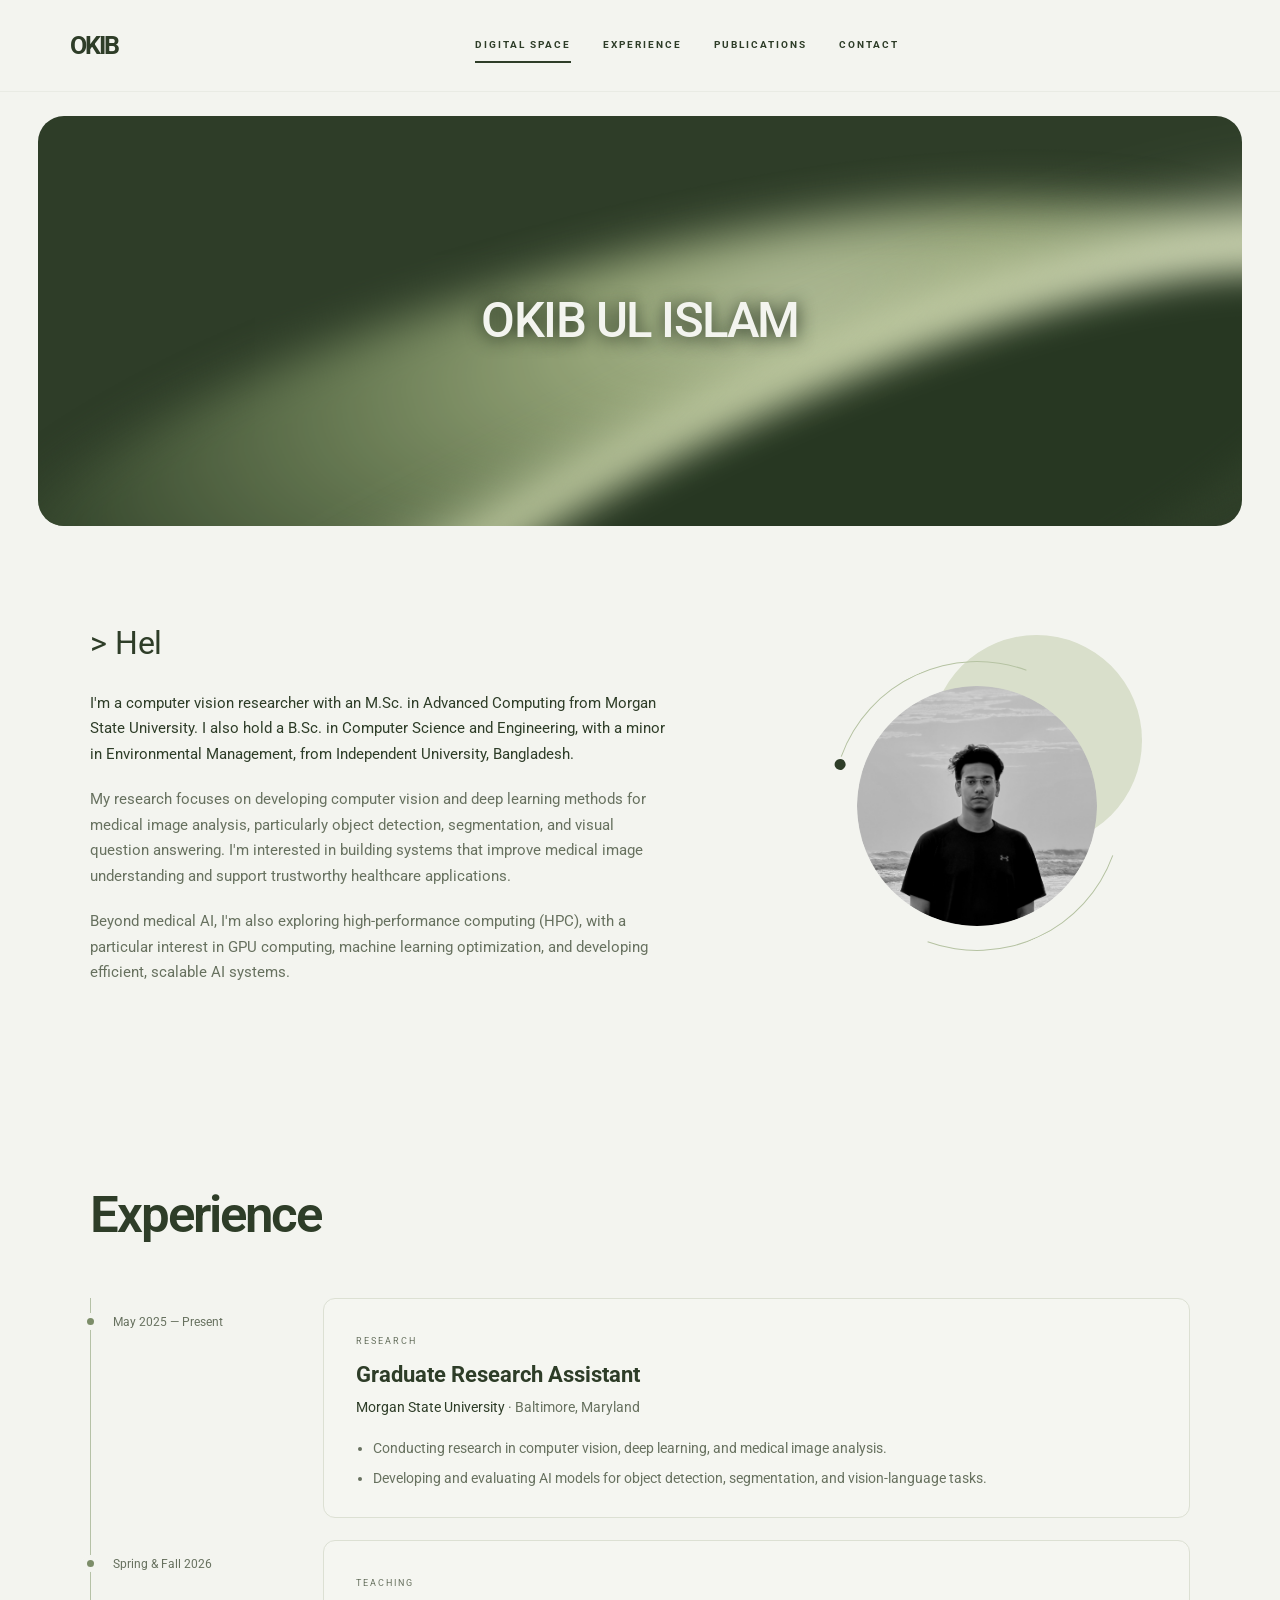
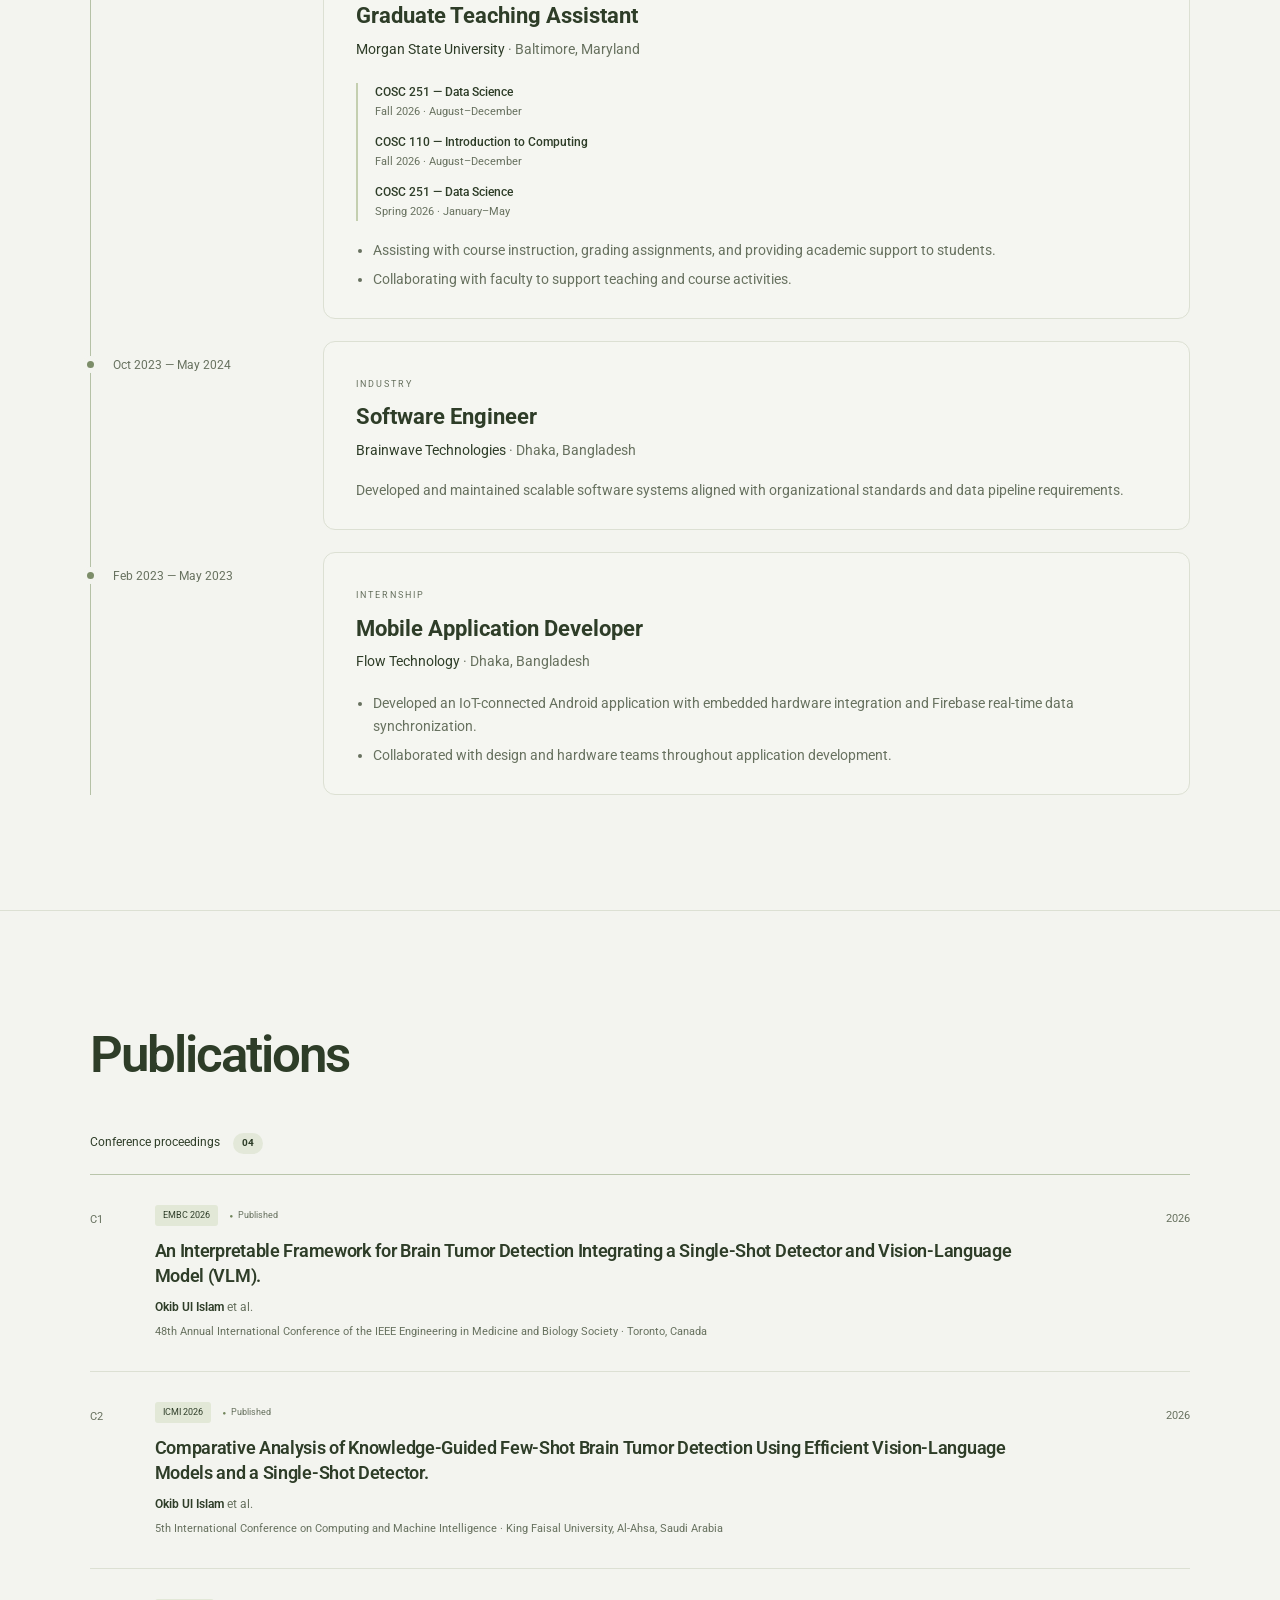
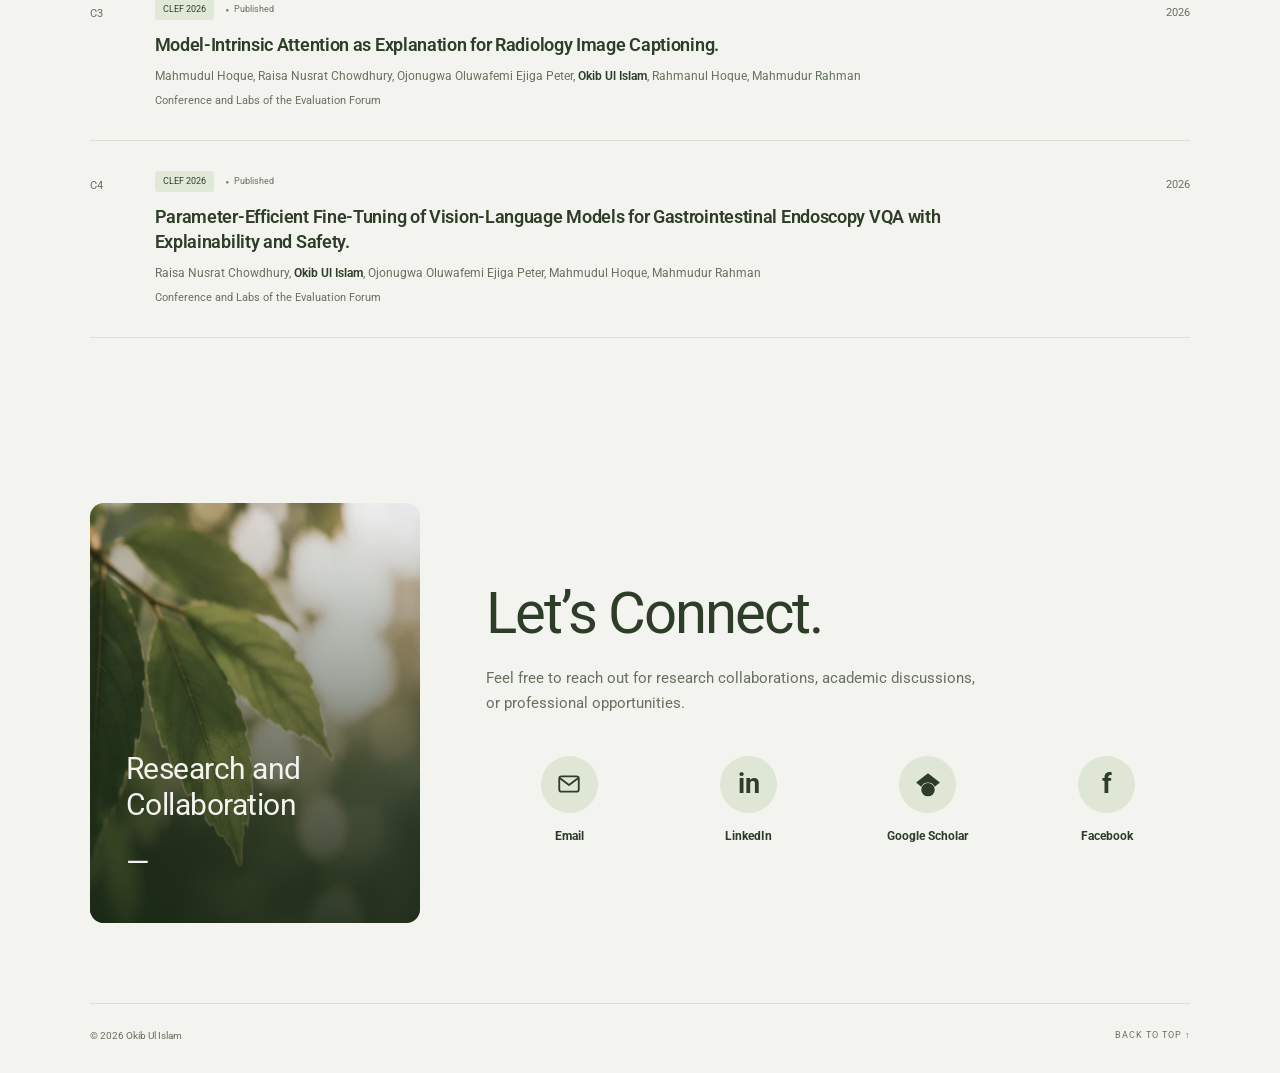
==== index.html @ 3822fb97 "Add browser-compatible favicon and Apple touch icon links" ====
<!doctype html>
<html lang="en">
<head>
  <meta charset="UTF-8"><meta name="viewport" content="width=device-width, initial-scale=1">
  <link rel="canonical" href="https://okibulislam.com/">
  <meta name="theme-color" content="#F3F4EF">
  <title>Okib Ul Islam — Computer Vision Researcher</title>
  <meta name="description" content="Okib Ul Islam researches computer vision, deep learning, medical image analysis, and efficient AI systems. Explore his research, publications, and experience.">
  <link rel="icon" href="/favicon.ico?v=tree-2" sizes="any">
  <link rel="icon" href="/favicon-32.png?v=tree-2" type="image/png" sizes="32x32">
  <link rel="icon" href="/favicon.svg?v=tree-2" type="image/svg+xml">
  <link rel="apple-touch-icon" href="/apple-touch-icon.png?v=tree-2" sizes="180x180">
  <link rel="preconnect" href="https://fonts.googleapis.com"><link rel="preconnect" href="https://fonts.gstatic.com" crossorigin><link href="https://fonts.googleapis.com/css2?family=Roboto:wght@400;500;600;700&amp;display=swap" rel="stylesheet"><link rel="stylesheet" href="styles.css?v=contact-icons-1"><script src="app.js?v=sage-parallax-1" defer></script>
</head>
<body>

<a class="skip" href="#biography">Skip to content</a>
<header class="header"><a class="brand" href="#digital-space" aria-label="Okib Ul Islam home">OKIB</a><nav id="navigation" aria-label="Main navigation"><a class="active" href="#digital-space">Digital Space</a><a href="#experience">Experience</a><a href="#publications">Publications</a><a href="#contact">Contact</a></nav><button class="menu" aria-controls="navigation" aria-expanded="false" aria-label="Open navigation"><span></span><span></span></button></header>
<main>
<section id="digital-space" class="digital-space"><div class="hero"><div class="hero-content"><h1>OKIB UL ISLAM</h1></div></div><div id="biography" class="section about"><div class="about-copy"><h2 class="hello-heading" aria-label="Hello"><span aria-hidden="true">&gt;</span><span id="hello-typed" aria-hidden="true">Hello</span></h2><p class="lead">I'm a computer vision researcher with an M.Sc. in Advanced Computing from Morgan State University. I also hold a B.Sc. in Computer Science and Engineering, with a minor in Environmental Management, from Independent University, Bangladesh.</p><p>My research focuses on developing computer vision and deep learning methods for medical image analysis, particularly object detection, segmentation, and visual question answering. I'm interested in building systems that improve medical image understanding and support trustworthy healthcare applications.</p><p>Beyond medical AI, I'm also exploring high-performance computing (HPC), with a particular interest in GPU computing, machine learning optimization, and developing efficient, scalable AI systems.</p></div><div class="portrait-wrap"><div class="portrait-orbit"></div><img src="portrait.png" alt="Portrait of Okib Ul Islam" width="2226" height="2226"></div></div></section>
<section id="experience" class="section experience"><h2>Experience</h2><div class="timeline">
<article class="timeline-item"><div class="date">May 2025 — Present</div><div class="experience-card"><span class="kind">Research</span><h3>Graduate Research Assistant</h3><p class="organization">Morgan State University <span>· Baltimore, Maryland</span></p><ul><li>Conducting research in computer vision, deep learning, and medical image analysis.</li><li>Developing and evaluating AI models for object detection, segmentation, and vision-language tasks.</li></ul></div></article>
<article class="timeline-item"><div class="date">Spring & Fall 2026</div><div class="experience-card"><span class="kind">Teaching</span><h3>Graduate Teaching Assistant</h3><p class="organization">Morgan State University <span>· Baltimore, Maryland</span></p><div class="courses"><p><strong>COSC 251 — Data Science</strong><span>Fall 2026 · August–December</span></p><p><strong>COSC 110 — Introduction to Computing</strong><span>Fall 2026 · August–December</span></p><p><strong>COSC 251 — Data Science</strong><span>Spring 2026 · January–May</span></p></div><ul><li>Assisting with course instruction, grading assignments, and providing academic support to students.</li><li>Collaborating with faculty to support teaching and course activities.</li></ul></div></article>
<article class="timeline-item"><div class="date">Oct 2023 — May 2024</div><div class="experience-card"><span class="kind">Industry</span><h3>Software Engineer</h3><p class="organization">Brainwave Technologies <span>· Dhaka, Bangladesh</span></p><p>Developed and maintained scalable software systems aligned with organizational standards and data pipeline requirements.</p></div></article>
<article class="timeline-item"><div class="date">Feb 2023 — May 2023</div><div class="experience-card"><span class="kind">Internship</span><h3>Mobile Application Developer</h3><p class="organization">Flow Technology <span>· Dhaka, Bangladesh</span></p><ul><li>Developed an IoT-connected Android application with embedded hardware integration and Firebase real-time data synchronization.</li><li>Collaborated with design and hardware teams throughout application development.</li></ul></div></article></div></section>
<section id="publications" class="section publications"><div class="section-heading"><div><h2>Publications</h2></div></div><div class="publication-toolbar"><span>Conference proceedings <b>04</b></span></div><div id="publication-list">
<article class="paper"><span class="paper-index">C1</span><div><div class="paper-meta"><span>EMBC 2026</span><span>Published</span></div><h3>An Interpretable Framework for Brain Tumor Detection Integrating a Single-Shot Detector and Vision-Language Model (VLM).</h3><p class="authors"><strong>Okib Ul Islam</strong> et al.</p><p class="venue">48th Annual International Conference of the IEEE Engineering in Medicine and Biology Society · Toronto, Canada</p></div><span class="paper-year">2026</span></article>
<article class="paper"><span class="paper-index">C2</span><div><div class="paper-meta"><span>ICMI 2026</span><span>Published</span></div><h3>Comparative Analysis of Knowledge-Guided Few-Shot Brain Tumor Detection Using Efficient Vision-Language Models and a Single-Shot Detector.</h3><p class="authors"><strong>Okib Ul Islam</strong> et al.</p><p class="venue">5th International Conference on Computing and Machine Intelligence · King Faisal University, Al-Ahsa, Saudi Arabia</p></div><span class="paper-year">2026</span></article>
<article class="paper"><span class="paper-index">C3</span><div><div class="paper-meta"><span>CLEF 2026</span><span>Published</span></div><h3>Model-Intrinsic Attention as Explanation for Radiology Image Captioning.</h3><p class="authors">Mahmudul Hoque, Raisa Nusrat Chowdhury, Ojonugwa Oluwafemi Ejiga Peter, <strong>Okib Ul Islam</strong>, Rahmanul Hoque, Mahmudur Rahman</p><p class="venue">Conference and Labs of the Evaluation Forum</p></div><span class="paper-year">2026</span></article>
<article class="paper"><span class="paper-index">C4</span><div><div class="paper-meta"><span>CLEF 2026</span><span>Published</span></div><h3>Parameter-Efficient Fine-Tuning of Vision-Language Models for Gastrointestinal Endoscopy VQA with Explainability and Safety.</h3><p class="authors">Raisa Nusrat Chowdhury, <strong>Okib Ul Islam</strong>, Ojonugwa Oluwafemi Ejiga Peter, Mahmudul Hoque, Mahmudur Rahman</p><p class="venue">Conference and Labs of the Evaluation Forum</p></div><span class="paper-year">2026</span></article></div></section>
<section id="contact" class="section contact"><div class="contact-image"><img src="leaves.webp" alt="Sunlight filtering through green leaves" loading="lazy"><p>Research and<br>Collaboration</p><span>—</span></div><div class="contact-copy"><h2>Let’s Connect.</h2><p>Feel free to reach out for research collaborations, academic discussions, or professional opportunities.</p><div class="contact-links"><a href="mailto:okibxyz@gmail.com"><span class="contact-icon" aria-hidden="true"><svg viewBox="0 0 24 24" fill="none" stroke="currentColor" stroke-width="1.7" stroke-linecap="round" stroke-linejoin="round"><rect x="3" y="5" width="18" height="14" rx="2"/><path d="m4 7 8 6 8-6"/></svg></span><h3>Email</h3></a><a href="https://www.linkedin.com/in/okibulislam/" target="_blank" rel="noopener noreferrer"><span class="contact-icon linkedin" aria-hidden="true">in</span><h3>LinkedIn</h3></a><a href="https://scholar.google.com/citations?user=rvm6-j4AAAAJ&amp;hl=en" target="_blank" rel="noopener noreferrer"><span class="contact-icon" aria-hidden="true"><svg viewBox="0 0 24 24" fill="currentColor"><path d="M12 2 1 10.7l4.8 3.9a6.8 6.8 0 0 1 12.4 0l4.8-3.9Z"/><circle cx="12" cy="17.2" r="6.2"/></svg></span><h3>Google Scholar</h3></a><a href="https://www.facebook.com/okib.xyz" target="_blank" rel="noopener noreferrer"><span class="contact-icon facebook" aria-hidden="true">f</span><h3>Facebook</h3></a></div></div></section>
</main><footer><span>© <span id="year">2026</span> Okib Ul Islam</span><a href="#digital-space">Back to top ↑</a></footer>
</body></html>
---- styles.css ----
:root{--bg:#f3f4ef;--ink:#2e3d28;--sage:#a9b887;--muted:#67715f;--line:#dce0d3}*{box-sizing:border-box}html{scroll-behavior:smooth;scroll-padding-top:92px}body{margin:0;background:var(--bg);color:var(--ink);font-family:Roboto,Arial,Helvetica,sans-serif;font-size:16px;line-height:1.65}a{color:inherit;text-decoration:none}button,input{font:inherit}a,button,input{-webkit-tap-highlight-color:transparent}a:focus-visible,button:focus-visible,input:focus-visible{outline:2px solid var(--ink);outline-offset:6px}::selection{background:#d7dfc3}img{display:block;max-width:100%}h1,h2,h3,p{margin:0}h2{font-size:clamp(36px,4vw,56px);letter-spacing:-2px;line-height:1.12;font-weight:600}h3{line-height:1.4}p+p{margin-top:20px}.header{height:92px;padding:0 5.5%;display:flex;align-items:center;gap:45px;position:sticky;top:0;z-index:10;background:#f3f4eff2;border-bottom:1px solid #dce0d36b;backdrop-filter:blur(12px)}.brand{font-size:25px;letter-spacing:-2px;font-weight:700;white-space:nowrap}.brand span{font-weight:400;color:#889875}nav{display:flex;gap:32px;margin:auto}nav a{text-transform:uppercase;font-size:10px;font-weight:700;letter-spacing:2px;position:relative;padding:12px 0}nav a:after{content:'';position:absolute;left:0;bottom:3px;height:2px;width:0;background:var(--ink);transition:width .2s}nav a.active:after,nav a:hover:after{width:100%}.menu{border:0;background:none;display:none;width:36px;height:36px;padding:5px;cursor:pointer}.menu span{display:block;height:1px;background:var(--ink);margin:7px 0}.hero{position:relative;min-height:690px;height:calc(100svh - 92px);max-height:900px;display:flex;align-items:center;overflow:hidden;padding:80px 7% 115px}.neural-art{position:absolute;right:-1%;top:0;width:61%;height:100%;object-fit:cover;mix-blend-mode:multiply;opacity:.85;mask-image:linear-gradient(to right,transparent,#000 25%)}.hero-content{position:relative;z-index:1}.eyebrow{font-size:10px;letter-spacing:3px;text-transform:uppercase;font-weight:700;margin-bottom:30px}.hero h1{font-size:clamp(48px,6.4vw,99px);letter-spacing:-5px;line-height:1.04;max-width:1050px;color:#25321f}.period{color:#8d9f70}.hero-role{font-size:24px;margin-top:24px}.hero-description{color:var(--muted);font-size:16px;margin-top:15px}.text-link{display:inline-flex;gap:35px;align-items:center;font-size:12px;font-weight:700;border-bottom:1px solid var(--sage);padding-bottom:9px}.text-link span{font-size:21px;font-weight:400}.hero .text-link{margin-top:35px}.hero-foot{position:absolute;bottom:30px;left:7%;right:7%;display:flex;justify-content:space-between;font-size:10px;letter-spacing:1.3px;color:var(--muted)}.hero-foot a span{margin-left:22px;font-size:20px}.section{padding:115px 7%;scroll-margin-top:0;max-width:1600px;margin:auto}.about{display:grid;grid-template-columns:1.2fr 1fr;gap:12%;align-items:center;border-top:1px solid var(--line)}.about h2{margin-bottom:35px}.about p:not(.eyebrow){color:var(--muted);font-size:15px}.about .lead{color:var(--ink)!important;font-size:23px!important;line-height:1.5}.portrait-wrap{position:relative;padding:35px}.portrait-wrap:before{content:'';position:absolute;right:-3%;top:-5%;width:68%;height:68%;border-radius:50%;background:#d9dfcb;z-index:-1}.portrait-wrap img{width:100%;height:auto;border-radius:50%}.portrait-orbit{position:absolute;inset:10px;border:1px solid #b6c3a3;border-radius:50%;transform:rotate(-25deg);border-left-color:transparent;border-right-color:transparent}.portrait-orbit:after{content:'';position:absolute;top:15%;left:11%;width:11px;height:11px;border-radius:50%;background:var(--ink)}.portrait-caption{display:block;text-align:center;font-size:9px;letter-spacing:2.5px;text-transform:uppercase;margin-top:32px}.research{background:#e9ecdf;max-width:none}.section-heading{display:flex;align-items:end;justify-content:space-between;gap:55px;margin-bottom:50px}.section-heading>p{max-width:310px;font-size:14px;color:var(--muted)}.research-grid{display:grid;grid-template-columns:repeat(3,1fr);gap:36px}.research-grid article{position:relative;border-top:1px solid #b9c3a9;padding:35px 0 0}.research-no{position:absolute;right:0;top:24px;font-size:10px;color:var(--muted)}.research-symbol{font-size:45px;line-height:1;margin:10px 0 32px;font-family:Roboto,Arial,Helvetica,sans-serif;font-weight:400;color:#6c8052}.research-grid h3{font-size:21px;margin-bottom:15px;letter-spacing:-.5px}.research-grid p{font-size:14px;color:var(--muted);max-width:330px}.tags{display:flex;gap:8px;flex-wrap:wrap;margin-top:25px}.tags span{font-size:10px;border:1px solid #c8d0ba;border-radius:20px;padding:4px 10px}.section-intro{margin-top:16px;color:var(--muted);font-size:15px}.timeline{margin-top:55px}.timeline-item{display:grid;grid-template-columns:210px 1fr;position:relative;padding:0 0 22px 22px;border-left:1px solid #b5c1a6}.timeline-item:last-child{padding-bottom:0}.timeline-item:before{content:'';position:absolute;left:-4px;top:20px;width:7px;height:7px;border-radius:50%;background:#7c8d69;box-shadow:0 0 0 5px var(--bg)}.date{padding-top:15px;font-size:12px;color:var(--muted)}.experience-card{padding:27px 32px;border:1px solid var(--line);border-radius:12px;background:#f7f8f36b}.kind{font-size:9px;text-transform:uppercase;letter-spacing:2px;color:var(--muted)}.experience-card h3{font-size:22px;margin-top:7px}.organization{font-size:14px;margin-top:6px}.organization span{color:var(--muted)}.experience-card ul{margin:18px 0 0;padding-left:17px}.experience-card li,.experience-card>p:not(.organization){font-size:14px;color:var(--muted)}.experience-card>p:not(.organization){margin-top:17px}.experience-card li+li{margin-top:6px}.courses{margin-top:22px;border-left:2px solid #c4cfb0;padding-left:17px}.courses p{display:flex;flex-direction:column;font-size:12px;margin-top:12px}.courses strong{font-weight:500}.courses span{font-size:11px;color:var(--muted)}.publications{border-top:1px solid var(--line)}.publication-toolbar{display:flex;justify-content:space-between;align-items:center;border-bottom:1px solid #b9c5ab;padding-bottom:20px;gap:20px}.publication-toolbar>span{font-size:12px}.publication-toolbar b{display:inline-block;background:#e3e8d9;border-radius:20px;padding:2px 9px;margin-left:10px;font-size:10px}.search-label{position:relative}.search-label input{background:transparent;border:1px solid var(--line);padding:10px 35px 10px 14px;border-radius:5px;color:var(--ink);font-size:12px;width:235px}.search-label>span:last-child{position:absolute;right:12px;top:3px;font-size:24px}.paper{display:grid;grid-template-columns:45px 1fr 50px;gap:20px;padding:30px 0;border-bottom:1px solid var(--line)}.paper[hidden]{display:none}.paper-index{font-size:11px;color:var(--muted);padding-top:6px}.paper-meta{display:flex;gap:12px;align-items:center;font-size:9px}.paper-meta span:first-child{padding:3px 8px;background:#e2e8d7;border-radius:3px}.paper-meta span:last-child{color:var(--muted)}.paper-meta span:last-child:before{content:'●';font-size:6px;margin-right:5px;color:#71845b}.paper h3{font-size:18px;font-weight:600;max-width:860px;letter-spacing:-.3px;margin-top:12px}.authors{font-size:12px;color:var(--muted);margin-top:10px}.authors strong{font-weight:600;color:var(--ink)}.venue{font-size:11px;color:var(--muted);margin-top:5px}.paper-year{font-size:11px;color:var(--muted);text-align:right;padding-top:5px}.search-status{padding:30px;color:var(--muted)}.contact{display:grid;grid-template-columns:30% 1fr;gap:6%;padding-top:50px;padding-bottom:80px}.contact-image{border-radius:14px;overflow:hidden;position:relative;min-height:420px;background:#39492d;display:flex;flex-direction:column;justify-content:end;padding:36px;color:#f3f4ef}.contact-image:after{content:'';position:absolute;inset:0;background:linear-gradient(transparent,#1a2917e6)}.contact-image img{position:absolute;width:100%;height:100%;inset:0;object-fit:cover}.contact-image p,.contact-image>span{position:relative;z-index:1}.contact-image p{font:30px/1.2 Roboto,Arial,Helvetica,sans-serif;letter-spacing:-.5px}.contact-image>span{font-size:30px;margin-top:15px}.contact-copy{align-self:center}.contact h2{font-family:Roboto,Arial,Helvetica,sans-serif;font-weight:400;font-size:58px}.contact-copy>p:not(.eyebrow){font-size:15px;color:var(--muted);margin-top:20px;max-width:500px}.contact-links{display:grid;grid-template-columns:repeat(4,1fr);gap:12px;margin-top:40px}.contact-links a{display:flex;flex-direction:column;align-items:center;text-align:center}.contact-icon{display:flex;width:57px;height:57px;border-radius:50%;background:#e0e6d5;align-items:center;justify-content:center;font-size:27px;transition:background .2s,transform .2s}.contact-links a:hover .contact-icon{background:#cbd6b9;transform:translateY(-4px)}.linkedin,.facebook{font-weight:700}.contact-links h3{font-size:12px;margin-top:15px}.contact-links p{font-size:10px;color:var(--muted);margin-top:5px;line-height:1.5}.arrow{font-size:20px;margin-top:16px}footer{margin:0 7%;border-top:1px solid var(--line);padding:24px 0 28px;display:flex;justify-content:space-between;font-size:10px;color:var(--muted)}footer a{text-transform:uppercase;font-size:9px;letter-spacing:1px}.sr-only,.skip{position:absolute;width:1px;height:1px;overflow:hidden;clip-path:inset(50%)}.skip:focus{width:auto;height:auto;clip-path:none;z-index:100;background:var(--ink);color:white;padding:12px;top:10px;left:10px}
@media(min-width:1600px){.header{padding-left:calc((100vw - 1380px)/2);padding-right:calc((100vw - 1380px)/2)}.research{padding-left:max(7%,calc((100vw - 1376px)/2));padding-right:max(7%,calc((100vw - 1376px)/2))}}
@media(max-width:1000px){nav{gap:20px}.header{gap:20px}.hero h1{letter-spacing:-3px}.about{gap:5%}.portrait-wrap{padding:20px}.section{padding:85px 6%}.timeline-item{grid-template-columns:165px 1fr}.contact{grid-template-columns:28% 1fr;gap:5%}.contact-image{padding:22px}.contact-image p{font-size:24px}.contact h2{font-size:48px}.contact-links{gap:8px}.contact-links h3{font-size:11px}.research-grid{gap:24px}}
@media(max-width:760px){html{scroll-padding-top:72px}.header{height:72px;justify-content:space-between;padding:0 6%}.brand{font-size:23px}.menu{display:block}.header nav{display:none;position:absolute;top:71px;left:0;right:0;background:var(--bg);padding:25px 7% 35px;border-bottom:1px solid var(--line);box-shadow:0 16px 20px #2e3d2808}.header nav.open{display:flex;flex-direction:column;gap:8px}.header nav a{font-size:12px;width:max-content}.menu[aria-expanded=true] span:first-child{transform:translateY(4px) rotate(45deg)}.menu[aria-expanded=true] span:last-child{transform:translateY(-4px) rotate(-45deg)}.hero{min-height:680px;height:calc(100svh - 72px);max-height:850px;align-items:flex-start;padding:95px 7% 90px}.hero-content{width:100%}.hero h1{font-size:clamp(42px,9vw,68px);letter-spacing:-2.5px}.hero .eyebrow{font-size:8px;letter-spacing:2px}.hero-role{font-size:19px;margin-top:20px}.hero-description{font-size:14px}.neural-art{width:100%;height:65%;top:auto;bottom:10px;right:-25%;opacity:.65;mask-image:linear-gradient(transparent,#000 45%)}.hero-foot{font-size:8px;letter-spacing:.5px;bottom:23px}.hero-foot>span{max-width:150px}.hero-foot a span{margin-left:9px}.section{padding:70px 7%}.about{grid-template-columns:1fr;gap:45px}.about-copy{order:1}.portrait-wrap{max-width:300px;width:75%;margin:10px auto 0;order:2}.about .lead{font-size:21px!important}.about p:not(.eyebrow){font-size:14px}.eyebrow{margin-bottom:24px;font-size:9px}h2{font-size:38px;letter-spacing:-1.5px}.section-heading{display:block;margin-bottom:35px}.section-heading>p{margin-top:25px;max-width:100%}.research-grid{grid-template-columns:1fr;gap:35px}.research-grid article{padding-top:25px}.research-symbol{margin-bottom:20px}.research-grid p{max-width:none}.research-grid h3{font-size:22px}.timeline{margin-top:35px}.timeline-item{grid-template-columns:1fr;padding-left:20px;padding-bottom:30px}.timeline-item:before{top:22px}.date{padding:10px 0 15px;font-size:11px}.experience-card{padding:22px 20px}.experience-card h3{font-size:20px}.organization span{display:block}.experience-card li,.experience-card>p:not(.organization){font-size:13px}.publications .section-heading .text-link{margin-top:25px}.publication-toolbar{align-items:start;flex-direction:column;gap:15px}.search-label{width:100%}.search-label input{width:100%}.paper{grid-template-columns:25px 1fr;gap:10px;padding:25px 0}.paper-year{display:none}.paper h3{font-size:17px}.authors{font-size:11px}.venue{font-size:10px}.contact{grid-template-columns:1fr;gap:40px;padding-top:20px}.contact-image{min-height:280px}.contact-image img{object-position:center 35%}.contact-image p{font-size:30px}.contact-copy>p:not(.eyebrow){font-size:14px}.contact-links{grid-template-columns:repeat(2,1fr);gap:30px 20px}.contact-links h3{font-size:13px}.contact-links p{font-size:11px}.contact h2{font-size:46px}.contact-icon{width:60px;height:60px}footer{margin:0 7%;font-size:9px}.footer-note{display:none}}
@media(prefers-reduced-motion:reduce){html{scroll-behavior:auto}*{transition:none!important}}

.name-square{display:inline-block;width:.13em;height:.13em;background:#8d9f70;margin-left:.06em;vertical-align:baseline}

/* Digital Space opening */
.digital-space{min-height:calc(100svh - 92px);display:flex;align-items:center;background:radial-gradient(ellipse at 85% 35%,#e2e8d580,transparent 55%)}
.digital-space .about{width:100%;border-top:0;grid-template-columns:1.35fr 1fr;gap:9%;padding-top:85px;padding-bottom:95px}
.digital-space h1{font-size:clamp(38px,4.8vw,74px);line-height:1.1;letter-spacing:-3px;margin:0 0 42px;font-weight:700}
.digital-space h2{font-family:Roboto,Arial,Helvetica,sans-serif;font-size:32px;letter-spacing:-.8px;font-weight:400;margin-bottom:20px}
.digital-space .portrait-wrap{align-self:center}
@media(max-width:760px){.digital-space{min-height:auto}.digital-space .about{grid-template-columns:1fr;padding-top:55px;padding-bottom:65px;gap:35px}.digital-space h1{font-size:clamp(34px,8vw,56px);letter-spacing:-1.8px;margin-bottom:30px}.digital-space h2{font-size:28px}.digital-space .portrait-wrap{grid-row:2;max-width:260px}.digital-space .about .lead{font-size:19px!important}}

/* Restore the supplied brain-art opening within Digital Space. */
.digital-space{display:block;min-height:0;background:none}
.digital-space .hero{min-height:620px;height:calc(100svh - 92px);align-items:center}
.digital-space .hero h1{font-size:clamp(48px,6.4vw,99px);letter-spacing:-5px;line-height:1.04;margin:0}
.digital-space .neural-art{width:61%;height:100%;top:0;right:-1%;bottom:auto;opacity:.85;mask-image:linear-gradient(to right,transparent,#000 25%)}
.digital-space .about{border-top:1px solid var(--line)}
@media(max-width:760px){.digital-space .hero{min-height:560px;height:calc(85svh - 72px);padding-top:70px;padding-bottom:70px;align-items:center}.digital-space .hero h1{font-size:clamp(38px,8.7vw,66px);letter-spacing:-2px;position:relative;z-index:1}.digital-space .neural-art{width:100%;height:100%;right:-22%;opacity:.65;mask-image:linear-gradient(to right,transparent,#000 40%)}.digital-space .about{padding-top:55px}}

/* Smaller portrait across screen sizes. */
.digital-space .portrait-wrap{width:78%;max-width:310px;justify-self:center;margin-left:auto;margin-right:auto}
@media(max-width:760px){.digital-space .portrait-wrap{width:60%;max-width:200px}}

/* Compact, typography-led opening without brain artwork. */
.digital-space .hero{min-height:0;height:auto;max-height:none;padding:95px 7% 70px;background:var(--bg)}
.digital-space .hero h1{font-size:clamp(38px,5.2vw,76px);letter-spacing:-2.5px;line-height:1.1}
.digital-space .about{padding-top:65px;padding-bottom:85px}
@media(max-width:760px){.digital-space .hero{min-height:0;height:auto;padding:60px 7% 45px}.digital-space .hero h1{font-size:clamp(34px,8.5vw,54px);letter-spacing:-1.5px}.digital-space .about{padding-top:45px;padding-bottom:60px}}

/* Rounded abstract banner in the supplied green palette. */
.digital-space .hero{isolation:isolate;overflow:hidden;position:relative;margin:24px 3% 0;width:94%;height:410px;min-height:0;max-height:none;border-radius:26px;background:#2e3d28;display:flex;justify-content:center;align-items:center;padding:60px 7%;color:#f3f4ef}
.digital-space .hero::before,.digital-space .hero::after{content:var(--banner-shape,"");position:absolute;pointer-events:none;z-index:-1}
.digital-space .hero::before{width:115%;height:105%;left:-8%;top:35%;border-radius:47% 60% 30% 65%;transform:rotate(-16deg);background:radial-gradient(ellipse at 65% 20%,#c2cda7 0%,#a9b887 17%,#71845a 38%,#394b30 61%,transparent 74%);filter:blur(24px);opacity:.85}
.digital-space .hero::after{width:95%;height:70%;left:19%;top:68%;border-radius:50%;transform:rotate(-24deg);background:#273722;box-shadow:-170px -90px 55px -70px #c1cca0,80px -80px 55px -45px #d4dcb9;filter:blur(18px)}
.digital-space .hero-content{text-align:center;width:100%;z-index:1}
.digital-space .hero h1{font-family:Roboto,Arial,Helvetica,sans-serif;font-size:clamp(30px,3.8vw,54px);font-weight:500;letter-spacing:-1.5px;line-height:1.15;margin:0;color:#f3f4ef;text-shadow:0 2px 18px #1b2818}
.digital-space .about{margin-top:35px;border-top:0}
@media(max-width:760px){.digital-space .hero{margin:16px 4% 0;width:92%;height:310px;min-height:0;border-radius:20px;padding:45px 6%}.digital-space .hero h1{font-size:clamp(26px,7vw,40px);letter-spacing:-1px}.digital-space .hero::before{width:150%;left:-25%;top:32%}.digital-space .hero::after{width:140%;left:0;top:73%}.digital-space .about{margin-top:15px}}

/* Consistent biography paragraph sizing on desktop and mobile. */
.digital-space .about .about-copy p,.digital-space .about .about-copy p.lead{font-size:15px!important;line-height:1.7;font-weight:400}

/* Fill the leaf card through its rounded top edge. */
.contact-image{isolation:isolate}
.contact-image img{width:100%;height:100%;inset:0;object-fit:cover;transform:scale(1.08);transform-origin:center;border-radius:inherit}

/* Crop the baked-in pale border from the reference photograph. */
.contact-image{background-image:url("leaves.webp");background-size:112% 112%;background-position:center;background-repeat:no-repeat}
.contact-image img{display:none}

/* Subtle motion with a fully static reduced-motion alternative. */
@media(prefers-reduced-motion:no-preference){
 .digital-space .hero::before{animation:banner-drift 18s ease-in-out infinite alternate}
 .digital-space .hero::after{animation:banner-flow 22s ease-in-out infinite alternate}
 .reveal-pending{opacity:0;translate:0 18px;transition:opacity .65s ease,translate .65s ease}
 .reveal-pending.reveal-visible{opacity:1;translate:0 0}
 .contact-links a{transition:translate .22s ease}
 .contact-links a:hover,.contact-links a:focus-visible{translate:0 -4px}
 .contact-links a:focus-visible .contact-icon{background:#cbd6b9}
}
@keyframes banner-drift{from{transform:rotate(-16deg) translate(0,0)}to{transform:rotate(-10deg) translate(3%,-5%)}}
@keyframes banner-flow{from{transform:rotate(-24deg) translate(0,0)}to{transform:rotate(-18deg) translate(-3%,-4%)}}
@media(prefers-reduced-motion:reduce){.reveal-pending{opacity:1;translate:none;transition:none}.digital-space .hero::before,.digital-space .hero::after{animation:none}}

/* Rotate only the decorative portrait orbit, keeping the photo still. */
@media(prefers-reduced-motion:no-preference){.portrait-orbit{animation:portrait-orbit-turn 60s linear infinite}}
@keyframes portrait-orbit-turn{from{transform:rotate(-25deg)}to{transform:rotate(335deg)}}
@media(prefers-reduced-motion:reduce){.portrait-orbit{animation:none}}

.hello-heading{display:flex;align-items:baseline;gap:.3em;min-height:1.4em}
.hello-cursor{width:2px;height:.85em;background:currentColor;margin-left:2px}
@media(prefers-reduced-motion:no-preference){.hello-cursor{animation:hello-blink 1s step-end infinite}}
@keyframes hello-blink{50%{opacity:0}}
@media(prefers-reduced-motion:reduce){.hello-cursor{display:none}}

/* Faint decorative shapes behind the page content. */
body{isolation:isolate}
.sage-background{position:fixed;inset:0;z-index:-1;pointer-events:none;overflow:hidden}
.sage-shape{position:absolute;display:block;border-radius:50%;will-change:transform}
.sage-shape-one{width:52vw;height:46vw;max-width:760px;max-height:680px;right:-25vw;top:12vh;background:radial-gradient(ellipse,#a9b88720,transparent 70%)}
.sage-shape-two{width:48vw;height:55vw;max-width:700px;max-height:800px;left:-27vw;top:62vh;background:radial-gradient(ellipse,#a9b8871a,transparent 70%)}
@media(max-width:760px){.sage-shape-one{width:85vw;height:100vw;right:-53vw}.sage-shape-two{width:90vw;height:110vw;left:-58vw}}
@media(prefers-reduced-motion:reduce){.sage-shape{transform:none!important;will-change:auto}}

.contact-icon svg{display:block;width:26px;height:26px;flex-shrink:0;color:var(--ink)}
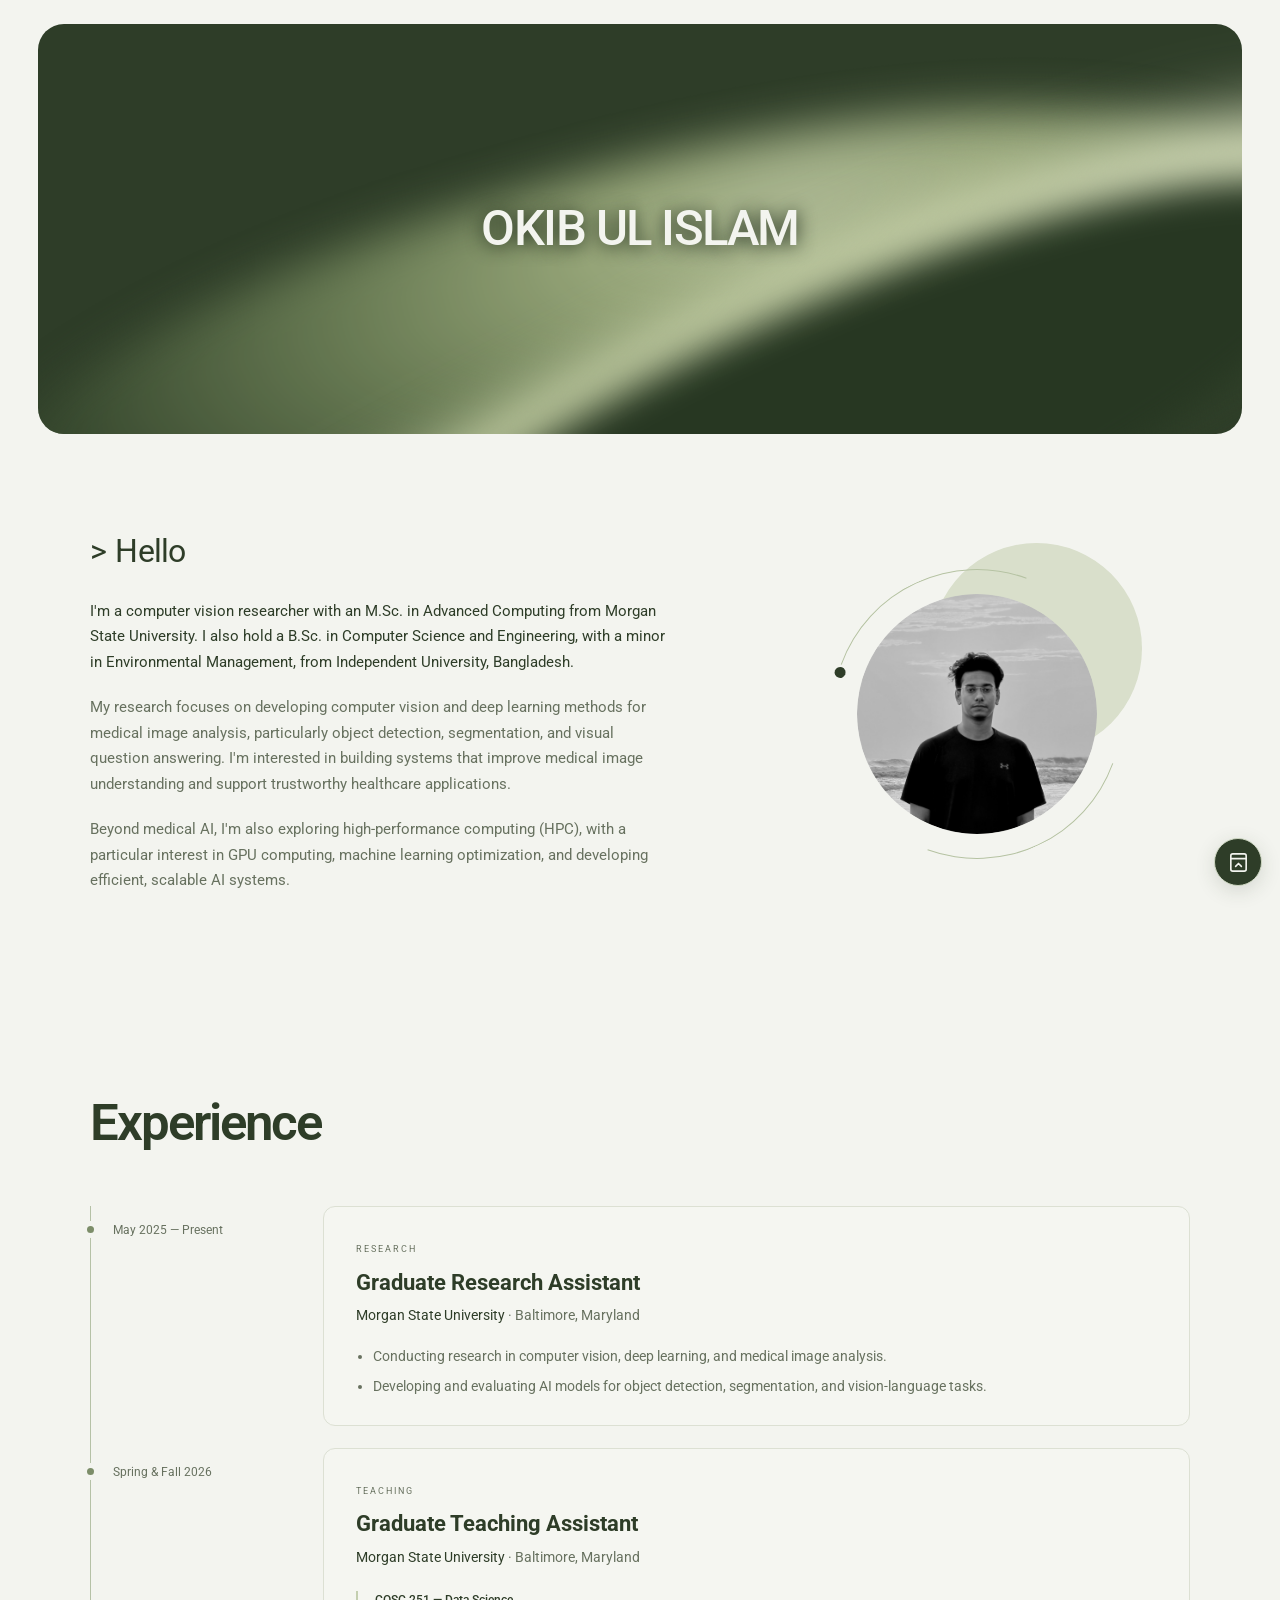
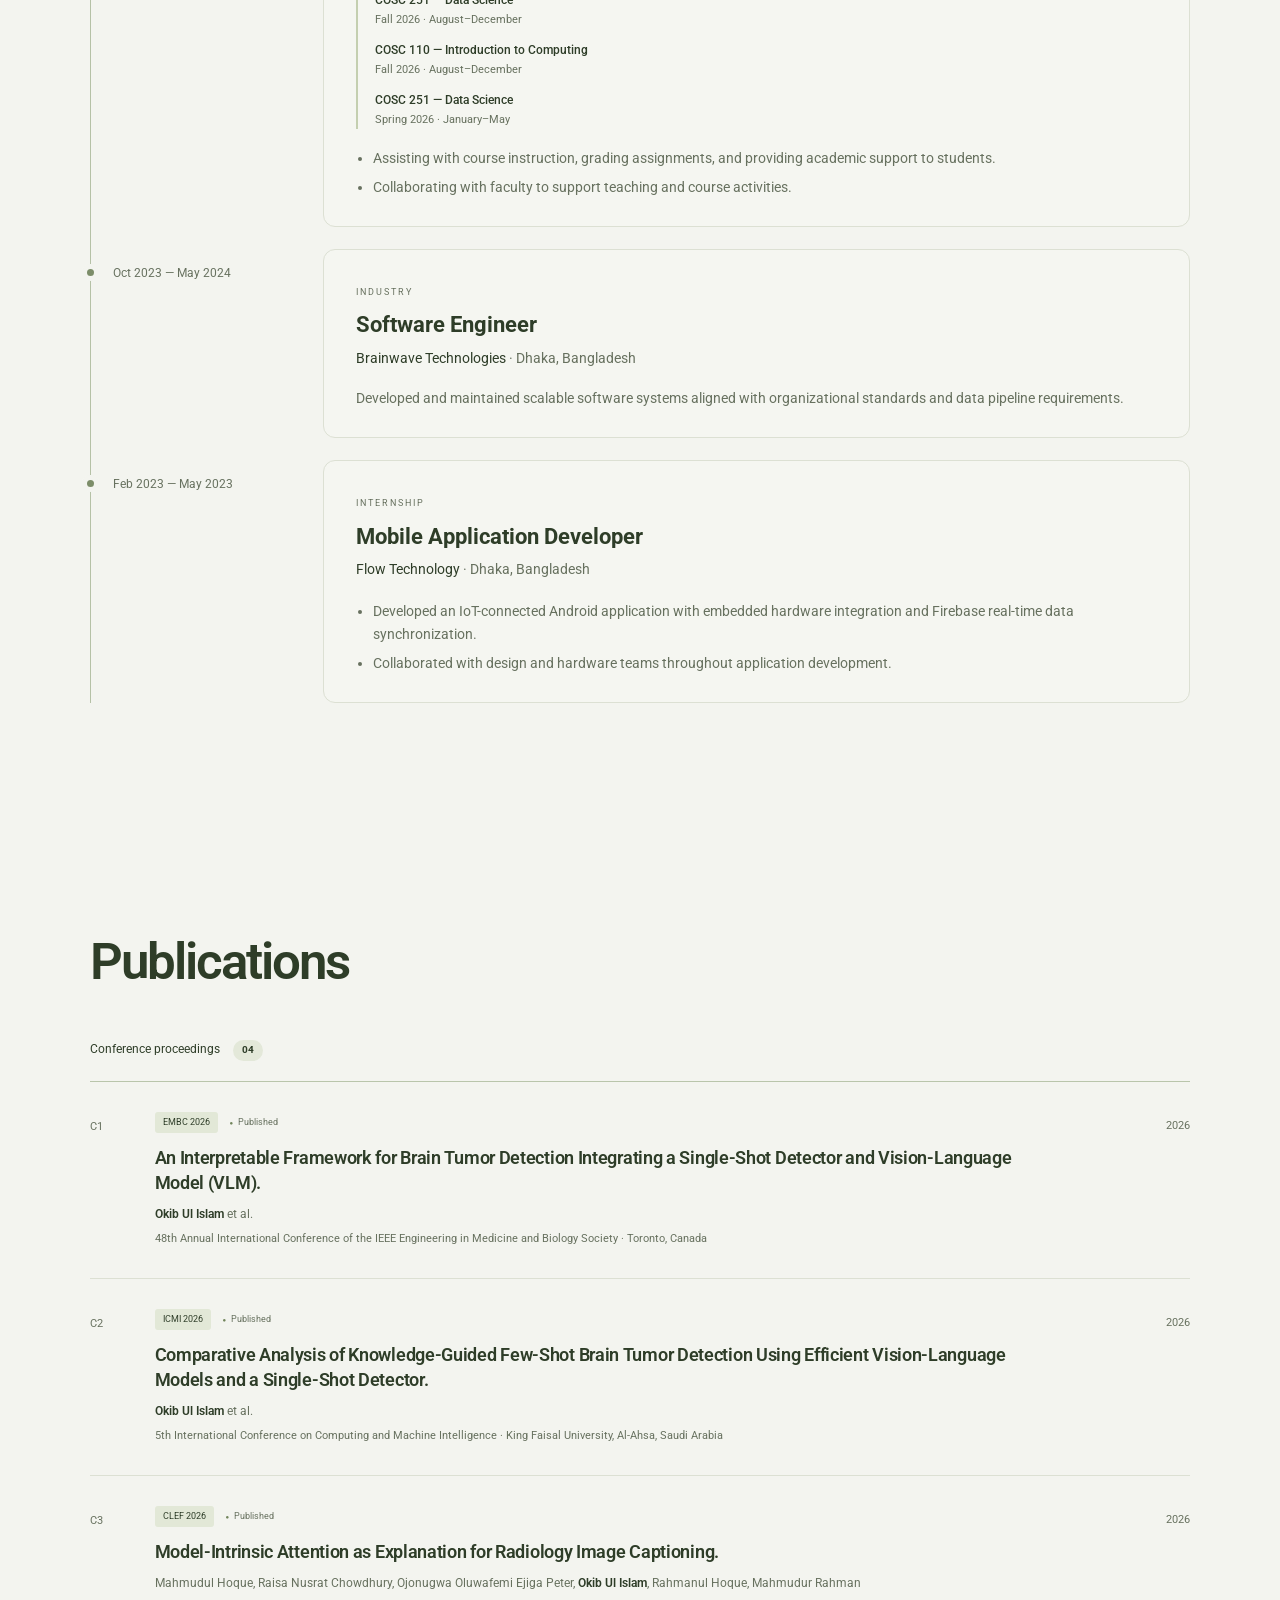
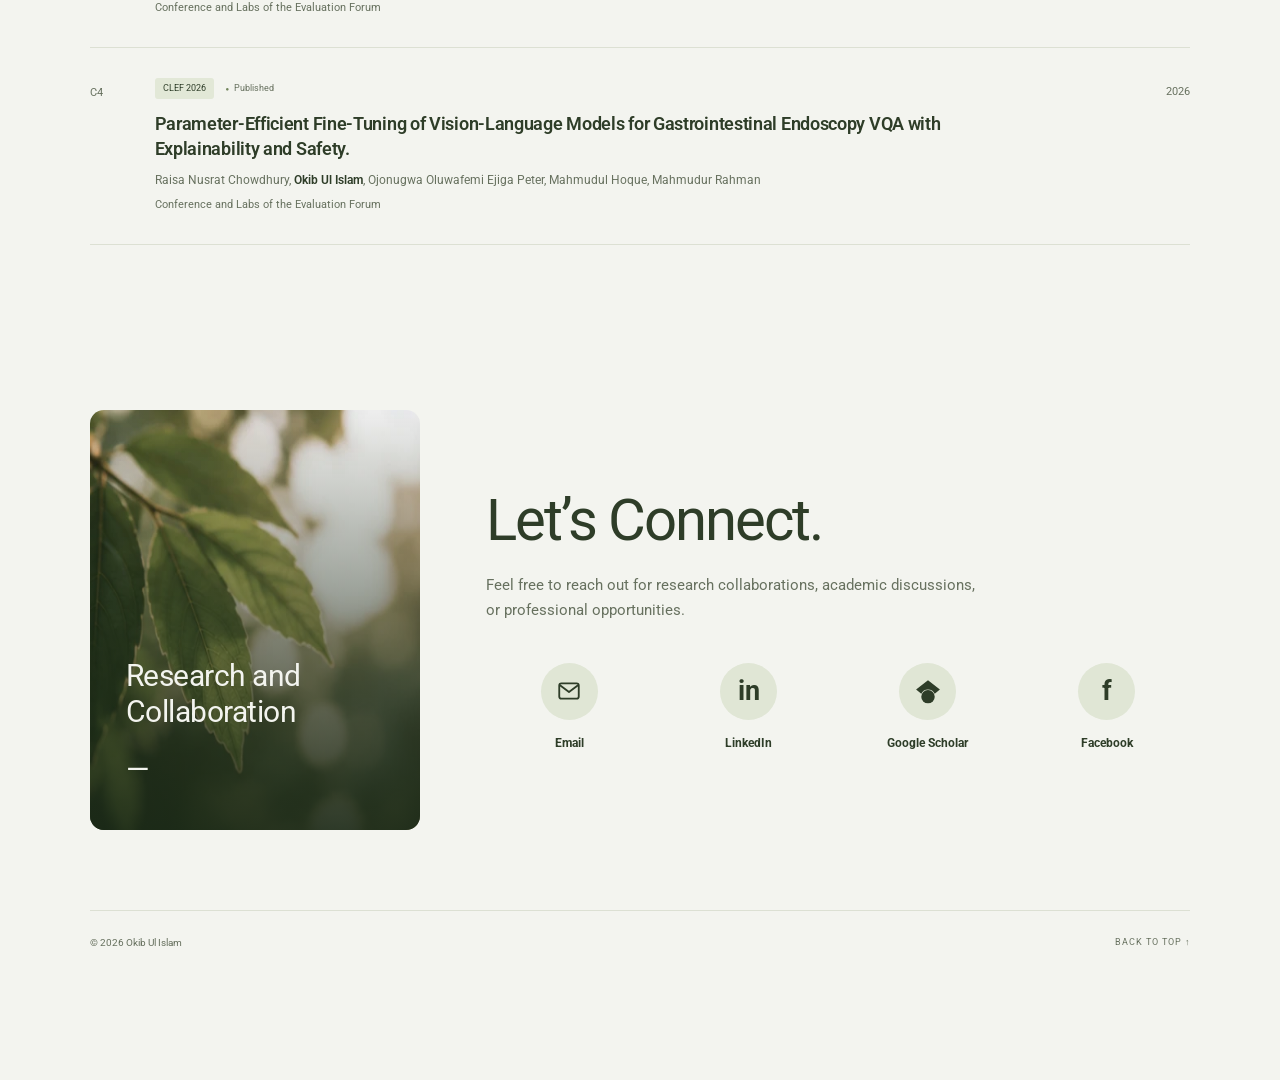
==== commit 69642887: "Publish approved floating navigation demo" ====
--- a/index.html
+++ b/index.html
@@ -10,12 +10,12 @@
   <link rel="icon" href="/favicon-32.png?v=tree-2" type="image/png" sizes="32x32">
   <link rel="icon" href="/favicon.svg?v=tree-2" type="image/svg+xml">
   <link rel="apple-touch-icon" href="/apple-touch-icon.png?v=tree-2" sizes="180x180">
-  <link rel="preconnect" href="https://fonts.googleapis.com"><link rel="preconnect" href="https://fonts.gstatic.com" crossorigin><link href="https://fonts.googleapis.com/css2?family=Roboto:wght@400;500;600;700&amp;display=swap" rel="stylesheet"><link rel="stylesheet" href="styles.css?v=contact-icons-1"><script src="app.js?v=sage-parallax-1" defer></script>
+  <link rel="preconnect" href="https://fonts.googleapis.com"><link rel="preconnect" href="https://fonts.gstatic.com" crossorigin><link href="https://fonts.googleapis.com/css2?family=Roboto:wght@400;500;600;700&amp;display=swap" rel="stylesheet"><link rel="stylesheet" href="styles.css?v=floating-menu-live-1"><script src="app.js?v=floating-menu-live-1" defer></script>
 </head>
 <body>
 
 <a class="skip" href="#biography">Skip to content</a>
-<header class="header"><a class="brand" href="#digital-space" aria-label="Okib Ul Islam home">OKIB</a><nav id="navigation" aria-label="Main navigation"><a class="active" href="#digital-space">Digital Space</a><a href="#experience">Experience</a><a href="#publications">Publications</a><a href="#contact">Contact</a></nav><button class="menu" aria-controls="navigation" aria-expanded="false" aria-label="Open navigation"><span></span><span></span></button></header>
+
 <main>
 <section id="digital-space" class="digital-space"><div class="hero"><div class="hero-content"><h1>OKIB UL ISLAM</h1></div></div><div id="biography" class="section about"><div class="about-copy"><h2 class="hello-heading" aria-label="Hello"><span aria-hidden="true">&gt;</span><span id="hello-typed" aria-hidden="true">Hello</span></h2><p class="lead">I'm a computer vision researcher with an M.Sc. in Advanced Computing from Morgan State University. I also hold a B.Sc. in Computer Science and Engineering, with a minor in Environmental Management, from Independent University, Bangladesh.</p><p>My research focuses on developing computer vision and deep learning methods for medical image analysis, particularly object detection, segmentation, and visual question answering. I'm interested in building systems that improve medical image understanding and support trustworthy healthcare applications.</p><p>Beyond medical AI, I'm also exploring high-performance computing (HPC), with a particular interest in GPU computing, machine learning optimization, and developing efficient, scalable AI systems.</p></div><div class="portrait-wrap"><div class="portrait-orbit"></div><img src="portrait.png" alt="Portrait of Okib Ul Islam" width="2226" height="2226"></div></div></section>
 <section id="experience" class="section experience"><h2>Experience</h2><div class="timeline">
@@ -30,4 +30,6 @@
 <article class="paper"><span class="paper-index">C4</span><div><div class="paper-meta"><span>CLEF 2026</span><span>Published</span></div><h3>Parameter-Efficient Fine-Tuning of Vision-Language Models for Gastrointestinal Endoscopy VQA with Explainability and Safety.</h3><p class="authors">Raisa Nusrat Chowdhury, <strong>Okib Ul Islam</strong>, Ojonugwa Oluwafemi Ejiga Peter, Mahmudul Hoque, Mahmudur Rahman</p><p class="venue">Conference and Labs of the Evaluation Forum</p></div><span class="paper-year">2026</span></article></div></section>
 <section id="contact" class="section contact"><div class="contact-image"><img src="leaves.webp" alt="Sunlight filtering through green leaves" loading="lazy"><p>Research and<br>Collaboration</p><span>—</span></div><div class="contact-copy"><h2>Let’s Connect.</h2><p>Feel free to reach out for research collaborations, academic discussions, or professional opportunities.</p><div class="contact-links"><a href="mailto:okibxyz@gmail.com"><span class="contact-icon" aria-hidden="true"><svg viewBox="0 0 24 24" fill="none" stroke="currentColor" stroke-width="1.7" stroke-linecap="round" stroke-linejoin="round"><rect x="3" y="5" width="18" height="14" rx="2"/><path d="m4 7 8 6 8-6"/></svg></span><h3>Email</h3></a><a href="https://www.linkedin.com/in/okibulislam/" target="_blank" rel="noopener noreferrer"><span class="contact-icon linkedin" aria-hidden="true">in</span><h3>LinkedIn</h3></a><a href="https://scholar.google.com/citations?user=rvm6-j4AAAAJ&amp;hl=en" target="_blank" rel="noopener noreferrer"><span class="contact-icon" aria-hidden="true"><svg viewBox="0 0 24 24" fill="currentColor"><path d="M12 2 1 10.7l4.8 3.9a6.8 6.8 0 0 1 12.4 0l4.8-3.9Z"/><circle cx="12" cy="17.2" r="6.2"/></svg></span><h3>Google Scholar</h3></a><a href="https://www.facebook.com/okib.xyz" target="_blank" rel="noopener noreferrer"><span class="contact-icon facebook" aria-hidden="true">f</span><h3>Facebook</h3></a></div></div></section>
 </main><footer><span>© <span id="year">2026</span> Okib Ul Islam</span><a href="#digital-space">Back to top ↑</a></footer>
+<nav id="quick-navigation" class="bottom-dock" aria-label="Quick navigation"><a href="#digital-space" class="active" aria-current="location"><svg viewBox="0 0 24 24" fill="none" stroke="currentColor" stroke-width="1.7" stroke-linecap="round" stroke-linejoin="round" aria-hidden="true"><path d="m3 10 9-7 9 7v10a1 1 0 0 1-1 1h-5v-7H9v7H4a1 1 0 0 1-1-1Z"/></svg><span>Digital Space</span></a><a href="#experience"><svg viewBox="0 0 24 24" fill="none" stroke="currentColor" stroke-width="1.7" stroke-linecap="round" stroke-linejoin="round" aria-hidden="true"><rect x="3" y="7" width="18" height="14" rx="2"/><path d="M8 7V4h8v3M3 12c6 4 12 4 18 0M10 13h4"/></svg><span>Experience</span></a><a href="#publications"><svg viewBox="0 0 24 24" fill="none" stroke="currentColor" stroke-width="1.7" stroke-linecap="round" stroke-linejoin="round" aria-hidden="true"><path d="M3 4h6a3 3 0 0 1 3 3v14a4 4 0 0 0-4-2H3Zm18 0h-6a3 3 0 0 0-3 3v14a4 4 0 0 1 4-2h5Z"/></svg><span>Publications</span></a><a href="#contact"><svg viewBox="0 0 24 24" fill="none" stroke="currentColor" stroke-width="1.7" stroke-linecap="round" stroke-linejoin="round" aria-hidden="true"><rect x="3" y="5" width="18" height="14" rx="2"/><path d="m3 7 9 6 9-6"/></svg><span>Contact</span></a></nav>
+<button class="dock-toggle" aria-label="Open navigation" aria-controls="quick-navigation" aria-expanded="false"><svg viewBox="0 0 24 24" fill="none" stroke="currentColor" stroke-width="1.7" stroke-linecap="round" stroke-linejoin="round" aria-hidden="true"><rect x="4" y="3" width="16" height="18" rx="2"/><path d="M4 8h16m-11 8 3-3 3 3"/></svg></button>
 </body></html>
--- a/styles.css
+++ b/styles.css
@@ -88,3 +88,56 @@
 @media(prefers-reduced-motion:reduce){.sage-shape{transform:none!important;will-change:auto}}
 
 .contact-icon svg{display:block;width:26px;height:26px;flex-shrink:0;color:var(--ink)}
+
+/* Local preview: compact floating navigation. */
+body{padding-bottom:100px}
+.bottom-dock{position:fixed;z-index:50;left:50%;bottom:calc(18px + env(safe-area-inset-bottom,0px));transform:translateX(-50%);display:flex;gap:5px;width:max-content;max-width:calc(100% - 24px);margin:0;padding:7px;border:1px solid #cdd6c1;border-radius:22px;background:rgba(243,244,239,.96);box-shadow:0 8px 30px #2e3d2826;backdrop-filter:blur(16px)}
+.bottom-dock a{display:flex;flex-direction:column;align-items:center;justify-content:center;gap:5px;min-width:82px;min-height:56px;padding:7px 10px;border-radius:15px;font-size:10px;line-height:1.15;letter-spacing:0;text-transform:none;font-weight:500;color:#536449;transition:background .2s,color .2s}
+.bottom-dock a:after{display:none}
+.bottom-dock svg{width:21px;height:21px}
+.bottom-dock a.active{background:#2e3d28;color:#f3f4ef}
+.bottom-dock a:hover:not(.active){background:#e0e7d4}
+.bottom-dock a:focus-visible{outline:2px solid #2e3d28;outline-offset:2px}
+@media(max-width:480px){.bottom-dock{gap:2px;padding:6px;bottom:calc(10px + env(safe-area-inset-bottom,0px));border-radius:20px}.bottom-dock a{min-width:0;width:73px;min-height:54px;padding:6px 3px;font-size:9px;border-radius:14px}.bottom-dock svg{width:20px;height:20px}}
+
+/* Local demo without the top navigation bar. */
+html{scroll-padding-top:20px}
+.digital-space .hero{margin-top:24px}
+@media(max-width:760px){html{scroll-padding-top:16px}.digital-space .hero{margin-top:16px}}
+
+/* Local demo: smaller floating navigation. */
+.bottom-dock{padding:5px;gap:2px;border-radius:18px}
+.bottom-dock a{min-width:70px;min-height:44px;padding:5px 7px;gap:3px;font-size:9px;border-radius:13px}
+.bottom-dock svg{width:18px;height:18px}
+@media(max-width:480px){.bottom-dock{padding:5px;gap:1px;border-radius:17px}.bottom-dock a{width:65px;min-width:0;min-height:44px;padding:5px 3px;font-size:8px;border-radius:12px}.bottom-dock svg{width:18px;height:18px}}
+
+/* Local demo: compact phone dock with content and safe-area clearance. */
+@media(max-width:760px){
+ body{padding-bottom:calc(82px + env(safe-area-inset-bottom,0px))}
+ .bottom-dock{padding:4px;gap:1px;border-radius:16px;bottom:calc(8px + env(safe-area-inset-bottom,0px));max-width:calc(100vw - 20px)}
+ .bottom-dock a{width:61px;min-width:0;min-height:44px;padding:4px 2px;gap:3px;font-size:8px;border-radius:11px}
+ .bottom-dock svg{width:17px;height:17px}
+ html{scroll-padding-bottom:calc(82px + env(safe-area-inset-bottom,0px))}
+}
+
+/* Phone: collapse navigation into one bottom-right button. */
+.dock-toggle{display:none}
+@media(max-width:760px){
+ .dock-toggle{display:flex;align-items:center;justify-content:center;position:fixed;z-index:60;right:18px;bottom:calc(14px + env(safe-area-inset-bottom,0px));width:48px;height:48px;border-radius:50%;border:1px solid #cdd6c1;background:#2e3d28;color:#f3f4ef;box-shadow:0 5px 20px #2e3d2826;cursor:pointer}
+ .dock-toggle svg{width:23px;height:23px}
+ .bottom-dock{display:none;left:auto;right:14px;bottom:calc(72px + env(safe-area-inset-bottom,0px));transform:none;flex-direction:column;width:145px;padding:5px;border-radius:18px}
+ .bottom-dock.is-open{display:flex}
+ .bottom-dock a{width:100%;min-height:44px;flex-direction:row;justify-content:flex-start;gap:10px;padding:9px 12px;font-size:11px;border-radius:12px}
+ .dock-toggle:focus-visible{outline:2px solid #2e3d28;outline-offset:4px}
+}
+
+/* Local demo: use the same collapsed floating menu on every screen. */
+.dock-toggle{display:flex;align-items:center;justify-content:center;position:fixed;z-index:60;right:18px;bottom:calc(14px + env(safe-area-inset-bottom,0px));width:48px;height:48px;border-radius:50%;border:1px solid #cdd6c1;background:#2e3d28;color:#f3f4ef;box-shadow:0 5px 20px #2e3d2826;cursor:pointer}
+.dock-toggle svg{width:23px;height:23px}
+.bottom-dock{display:none;left:auto;right:14px;bottom:calc(72px + env(safe-area-inset-bottom,0px));transform:none;flex-direction:column;width:145px;padding:5px;border-radius:18px}
+.bottom-dock.is-open{display:flex}
+.bottom-dock a{width:100%;min-width:0;min-height:44px;flex-direction:row;justify-content:flex-start;gap:10px;padding:9px 12px;font-size:11px;border-radius:12px}
+.dock-toggle:focus-visible{outline:2px solid #2e3d28;outline-offset:4px}
+
+/* Local demo: remove separator above Publications. */
+.publications{border-top:0}
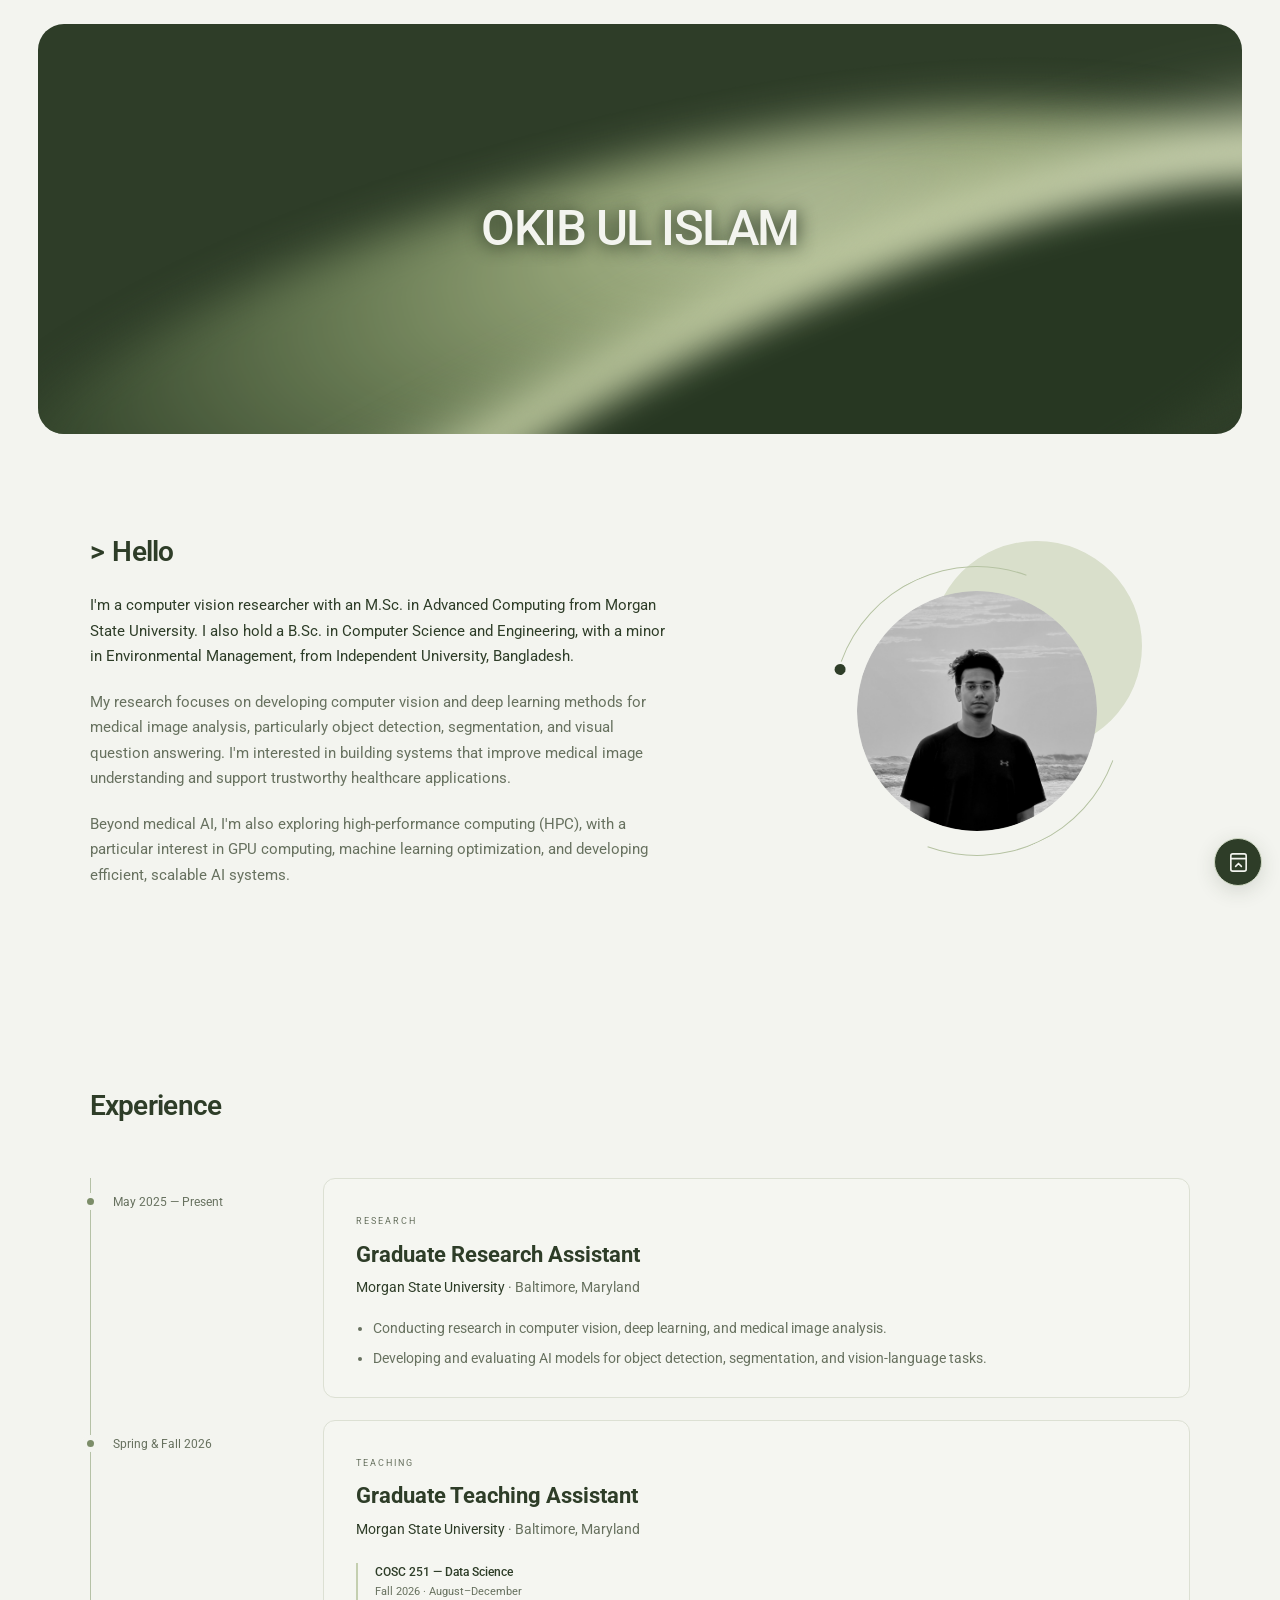
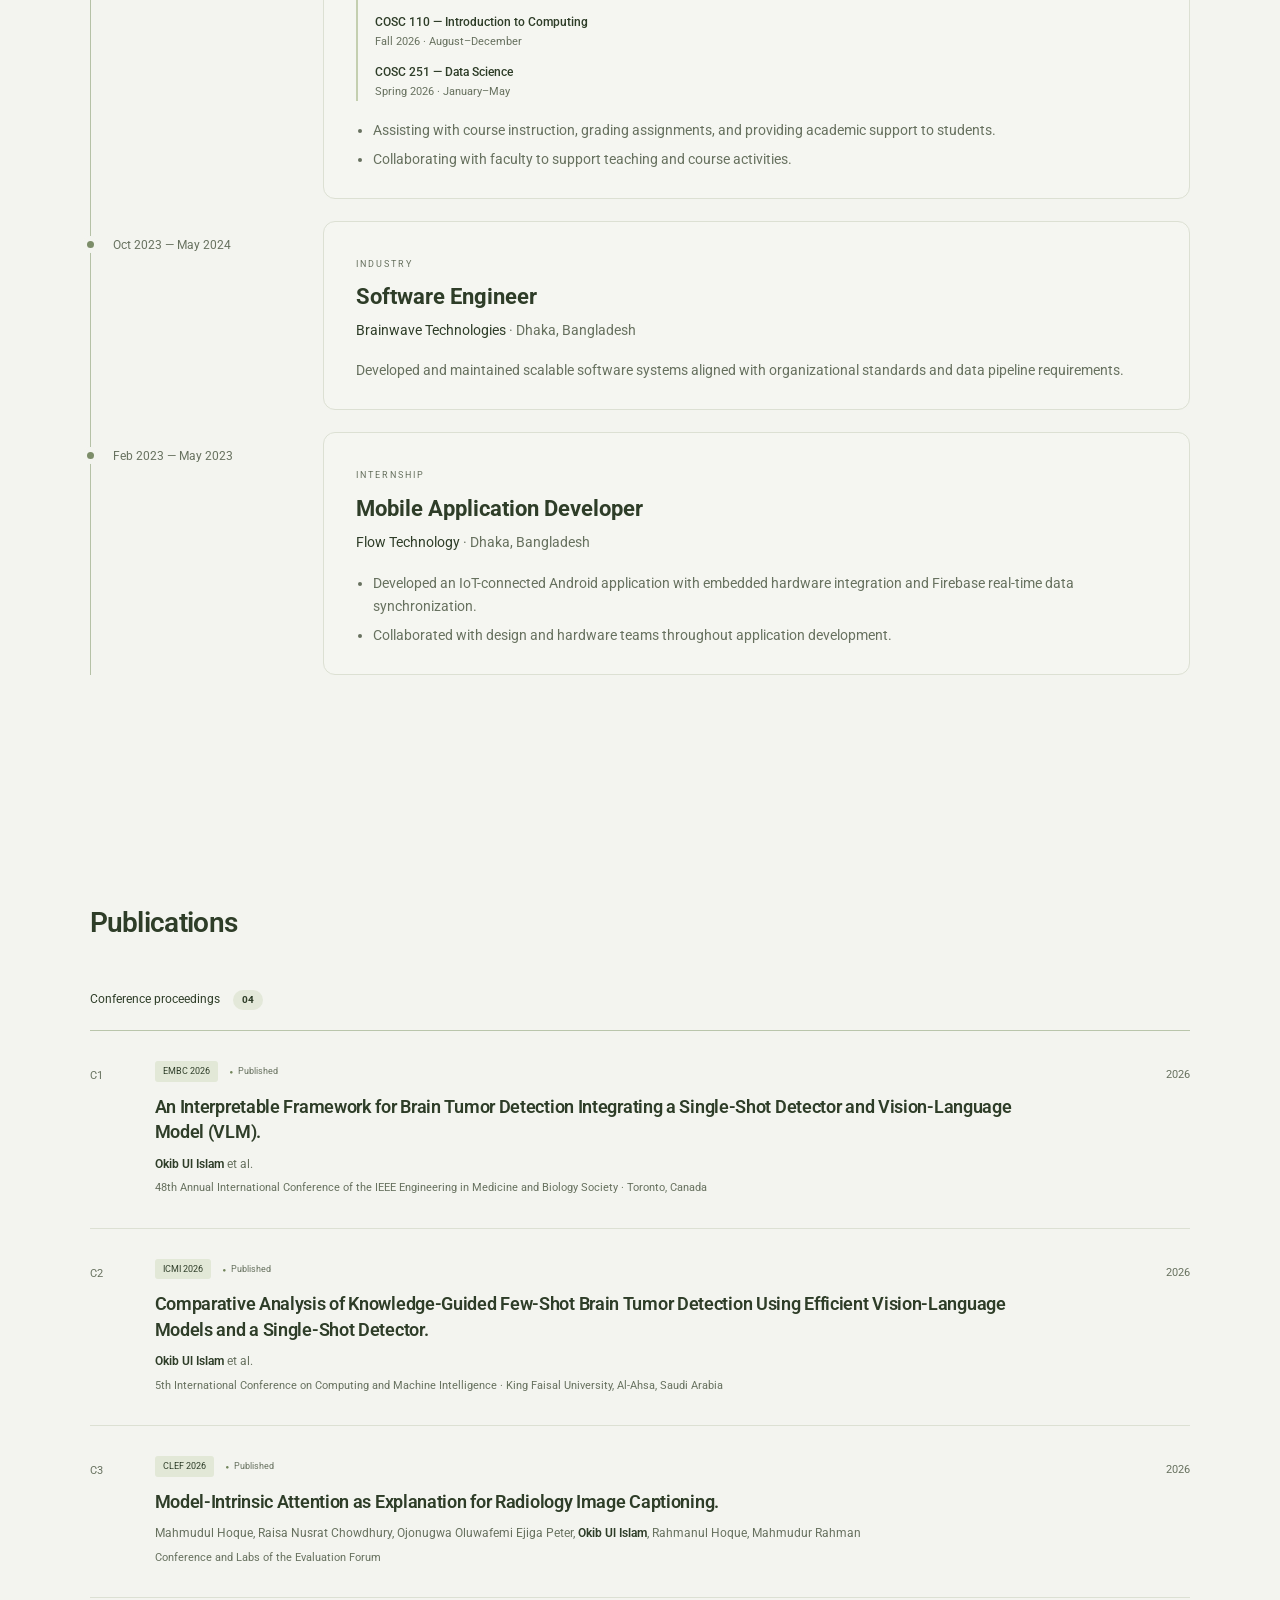
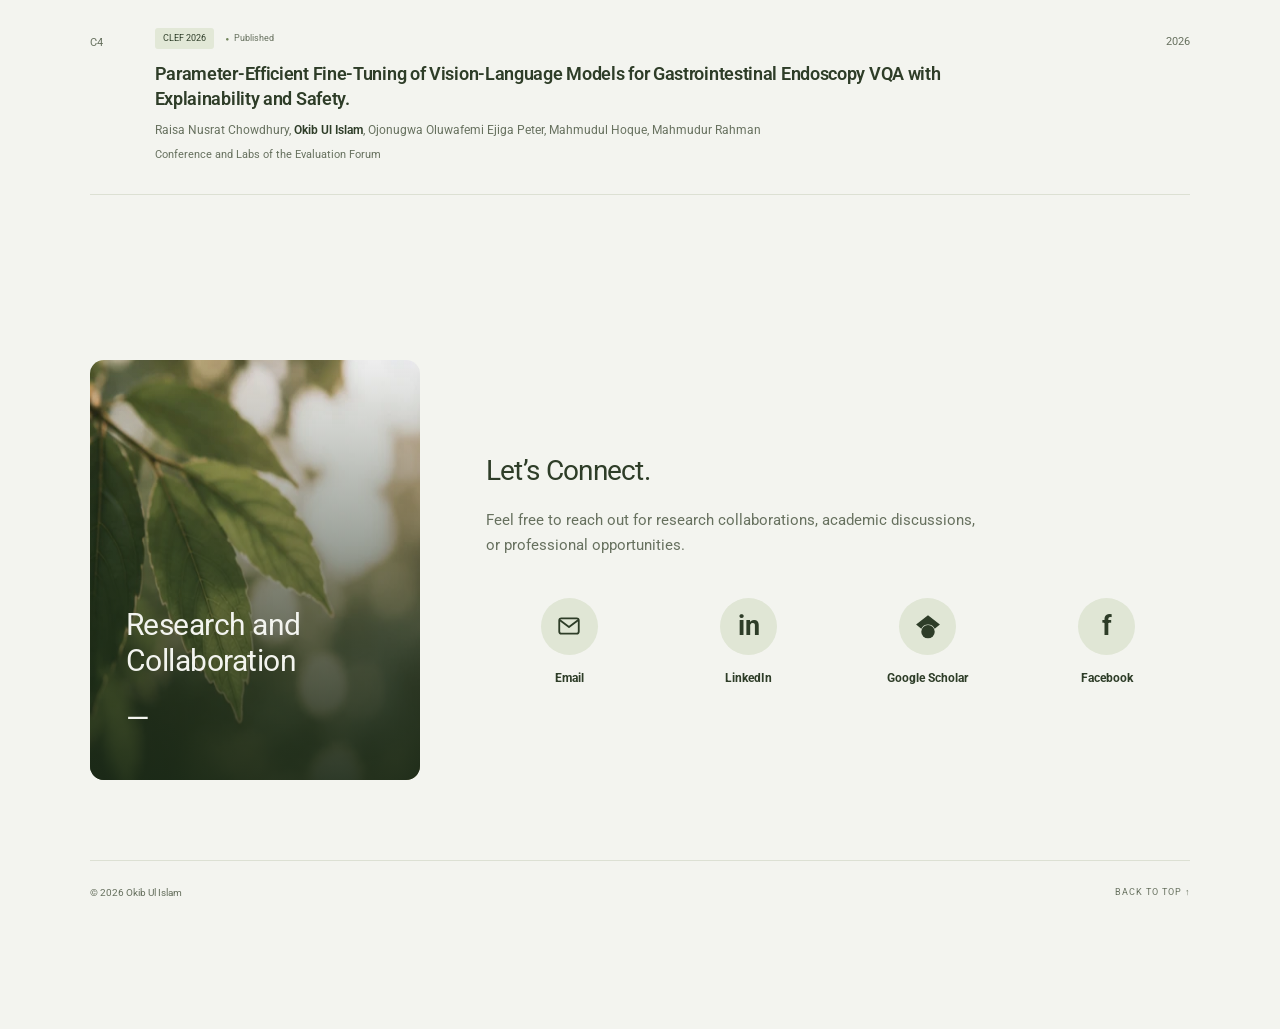
==== commit b6b17141: "Publish approved Random lines navigation and typography" ====
--- a/index.html
+++ b/index.html
@@ -10,7 +10,7 @@
   <link rel="icon" href="/favicon-32.png?v=tree-2" type="image/png" sizes="32x32">
   <link rel="icon" href="/favicon.svg?v=tree-2" type="image/svg+xml">
   <link rel="apple-touch-icon" href="/apple-touch-icon.png?v=tree-2" sizes="180x180">
-  <link rel="preconnect" href="https://fonts.googleapis.com"><link rel="preconnect" href="https://fonts.gstatic.com" crossorigin><link href="https://fonts.googleapis.com/css2?family=Roboto:wght@400;500;600;700&amp;display=swap" rel="stylesheet"><link rel="stylesheet" href="styles.css?v=floating-menu-live-1"><script src="app.js?v=floating-menu-live-1" defer></script>
+  <link rel="preconnect" href="https://fonts.googleapis.com"><link rel="preconnect" href="https://fonts.gstatic.com" crossorigin><link href="https://fonts.googleapis.com/css2?family=Roboto:wght@400;500;600;700&amp;display=swap" rel="stylesheet"><link rel="stylesheet" href="styles.css?v=random-lines-live-1"><script src="app.js?v=random-lines-live-1" defer></script>
 </head>
 <body>
 
@@ -30,6 +30,6 @@
 <article class="paper"><span class="paper-index">C4</span><div><div class="paper-meta"><span>CLEF 2026</span><span>Published</span></div><h3>Parameter-Efficient Fine-Tuning of Vision-Language Models for Gastrointestinal Endoscopy VQA with Explainability and Safety.</h3><p class="authors">Raisa Nusrat Chowdhury, <strong>Okib Ul Islam</strong>, Ojonugwa Oluwafemi Ejiga Peter, Mahmudul Hoque, Mahmudur Rahman</p><p class="venue">Conference and Labs of the Evaluation Forum</p></div><span class="paper-year">2026</span></article></div></section>
 <section id="contact" class="section contact"><div class="contact-image"><img src="leaves.webp" alt="Sunlight filtering through green leaves" loading="lazy"><p>Research and<br>Collaboration</p><span>—</span></div><div class="contact-copy"><h2>Let’s Connect.</h2><p>Feel free to reach out for research collaborations, academic discussions, or professional opportunities.</p><div class="contact-links"><a href="mailto:okibxyz@gmail.com"><span class="contact-icon" aria-hidden="true"><svg viewBox="0 0 24 24" fill="none" stroke="currentColor" stroke-width="1.7" stroke-linecap="round" stroke-linejoin="round"><rect x="3" y="5" width="18" height="14" rx="2"/><path d="m4 7 8 6 8-6"/></svg></span><h3>Email</h3></a><a href="https://www.linkedin.com/in/okibulislam/" target="_blank" rel="noopener noreferrer"><span class="contact-icon linkedin" aria-hidden="true">in</span><h3>LinkedIn</h3></a><a href="https://scholar.google.com/citations?user=rvm6-j4AAAAJ&amp;hl=en" target="_blank" rel="noopener noreferrer"><span class="contact-icon" aria-hidden="true"><svg viewBox="0 0 24 24" fill="currentColor"><path d="M12 2 1 10.7l4.8 3.9a6.8 6.8 0 0 1 12.4 0l4.8-3.9Z"/><circle cx="12" cy="17.2" r="6.2"/></svg></span><h3>Google Scholar</h3></a><a href="https://www.facebook.com/okib.xyz" target="_blank" rel="noopener noreferrer"><span class="contact-icon facebook" aria-hidden="true">f</span><h3>Facebook</h3></a></div></div></section>
 </main><footer><span>© <span id="year">2026</span> Okib Ul Islam</span><a href="#digital-space">Back to top ↑</a></footer>
-<nav id="quick-navigation" class="bottom-dock" aria-label="Quick navigation"><a href="#digital-space" class="active" aria-current="location"><svg viewBox="0 0 24 24" fill="none" stroke="currentColor" stroke-width="1.7" stroke-linecap="round" stroke-linejoin="round" aria-hidden="true"><path d="m3 10 9-7 9 7v10a1 1 0 0 1-1 1h-5v-7H9v7H4a1 1 0 0 1-1-1Z"/></svg><span>Digital Space</span></a><a href="#experience"><svg viewBox="0 0 24 24" fill="none" stroke="currentColor" stroke-width="1.7" stroke-linecap="round" stroke-linejoin="round" aria-hidden="true"><rect x="3" y="7" width="18" height="14" rx="2"/><path d="M8 7V4h8v3M3 12c6 4 12 4 18 0M10 13h4"/></svg><span>Experience</span></a><a href="#publications"><svg viewBox="0 0 24 24" fill="none" stroke="currentColor" stroke-width="1.7" stroke-linecap="round" stroke-linejoin="round" aria-hidden="true"><path d="M3 4h6a3 3 0 0 1 3 3v14a4 4 0 0 0-4-2H3Zm18 0h-6a3 3 0 0 0-3 3v14a4 4 0 0 1 4-2h5Z"/></svg><span>Publications</span></a><a href="#contact"><svg viewBox="0 0 24 24" fill="none" stroke="currentColor" stroke-width="1.7" stroke-linecap="round" stroke-linejoin="round" aria-hidden="true"><rect x="3" y="5" width="18" height="14" rx="2"/><path d="m3 7 9 6 9-6"/></svg><span>Contact</span></a></nav>
+<nav id="quick-navigation" class="bottom-dock" aria-label="Quick navigation"><a href="#digital-space" class="active" aria-current="location"><svg viewBox="0 0 24 24" fill="none" stroke="currentColor" stroke-width="1.7" stroke-linecap="round" stroke-linejoin="round" aria-hidden="true"><path d="m3 10 9-7 9 7v10a1 1 0 0 1-1 1h-5v-7H9v7H4a1 1 0 0 1-1-1Z"/></svg><span>Digital Space</span></a><a href="#experience"><svg viewBox="0 0 24 24" fill="none" stroke="currentColor" stroke-width="1.7" stroke-linecap="round" stroke-linejoin="round" aria-hidden="true"><rect x="3" y="7" width="18" height="14" rx="2"/><path d="M8 7V4h8v3M3 12c6 4 12 4 18 0M10 13h4"/></svg><span>Experience</span></a><a href="#publications"><svg viewBox="0 0 24 24" fill="none" stroke="currentColor" stroke-width="1.7" stroke-linecap="round" stroke-linejoin="round" aria-hidden="true"><path d="M3 4h6a3 3 0 0 1 3 3v14a4 4 0 0 0-4-2H3Zm18 0h-6a3 3 0 0 0-3 3v14a4 4 0 0 1 4-2h5Z"/></svg><span>Publications</span></a><a href="#contact"><svg viewBox="0 0 24 24" fill="none" stroke="currentColor" stroke-width="1.7" stroke-linecap="round" stroke-linejoin="round" aria-hidden="true"><rect x="3" y="5" width="18" height="14" rx="2"/><path d="m3 7 9 6 9-6"/></svg><span>Contact</span></a><a href="random-lines.html"><svg viewBox="0 0 24 24" fill="none" stroke="currentColor" stroke-width="1.7" stroke-linecap="round" stroke-linejoin="round" aria-hidden="true"><path d="M5 4h14v16H5zM8 8h8M8 12h8M8 16h5"/></svg><span>Random lines</span></a></nav>
 <button class="dock-toggle" aria-label="Open navigation" aria-controls="quick-navigation" aria-expanded="false"><svg viewBox="0 0 24 24" fill="none" stroke="currentColor" stroke-width="1.7" stroke-linecap="round" stroke-linejoin="round" aria-hidden="true"><rect x="4" y="3" width="16" height="18" rx="2"/><path d="M4 8h16m-11 8 3-3 3 3"/></svg></button>
 </body></html>
--- a/styles.css
+++ b/styles.css
@@ -141,3 +141,49 @@
 
 /* Local demo: remove separator above Publications. */
 .publications{border-top:0}
+
+/* Random lines reading page. */
+.random-page .writing-header{max-width:920px;margin:auto;padding:65px 7% 35px}
+.writing-back{display:inline-block;font-size:12px;color:var(--muted);margin-bottom:48px}
+.writing-header h1{font-size:clamp(38px,6vw,64px);font-weight:500;letter-spacing:-2px;line-height:1.2}
+.writing-contents{display:flex;gap:12px;flex-wrap:wrap;margin:30px 0 0}
+.writing-contents a{font-family:'Noto Sans Bengali',sans-serif;padding:7px 16px;border:1px solid var(--line);border-radius:30px;font-size:14px}
+.writing-contents a:hover{background:#e0e7d4}
+.writings{max-width:920px;margin:auto;padding:0 7% 65px}
+.writing{padding:45px 0;border-top:1px solid var(--line);scroll-margin-top:24px}
+.writing h2,.writing p{font-family:'Noto Sans Bengali',sans-serif}
+.writing h2{font-size:30px;letter-spacing:0;font-weight:600;margin-bottom:28px;line-height:1.6}
+.writing p{font-size:17px;line-height:2.1;overflow-wrap:anywhere;color:#3e4c37}
+.writing p+p{margin-top:24px}
+@media(max-width:760px){.random-page .writing-header{padding-top:38px}.writing-back{margin-bottom:30px}.writing{padding:32px 0}.writing p{font-size:16px;line-height:2}.writing h2{font-size:27px}.writing-contents{gap:8px}.writing-contents a{padding:6px 14px}}
+
+/* Local writing demo: no header, small text, centered piece titles. */
+.random-page .writings{max-width:none;margin:0;padding:25px 6% 65px}
+.random-page .writing{padding:25px 0 35px;border-top:0}
+.random-page .writing h2{font-size:10px;font-weight:500;line-height:1.7;text-align:center;margin:0 0 22px;letter-spacing:0}
+.random-page .writing p{font-size:10px;line-height:1.8;margin:0;color:var(--ink)}
+.random-page .writing p+p{margin-top:18px}
+@media(max-width:760px){.random-page .writings{padding:20px 6% 65px}.random-page .writing{padding:20px 0 30px}.random-page .writing h2,.random-page .writing p{font-size:10px}}
+
+/* Local writing demo: Word-style justified paragraphs. */
+.random-page .writing p{text-align:justify;text-justify:inter-word;text-align-last:start}
+
+/* Local demo: Hello matches the Experience heading. */
+.digital-space .about h2.hello-heading{font-family:Roboto,Arial,Helvetica,sans-serif;font-size:clamp(36px,4vw,56px);font-weight:600;letter-spacing:-2px;line-height:1.12}
+@media(max-width:760px){.digital-space .about h2.hello-heading{font-size:38px;letter-spacing:-1.5px}}
+
+/* Local demo: consistent section headings across screen sizes. */
+.digital-space .about h2.hello-heading,
+.experience > h2,
+.publications .section-heading h2,
+.contact h2{font-size:28px;letter-spacing:-.7px;line-height:1.25}
+@media(max-width:760px){
+ .digital-space .about h2.hello-heading,
+ .experience > h2,
+ .publications .section-heading h2,
+ .contact h2{font-size:24px;letter-spacing:-.5px}
+}
+
+/* Local demo: Bengali writing at 11px on all screen sizes. */
+.random-page .writing h2,
+.random-page .writing p{font-size:11px}
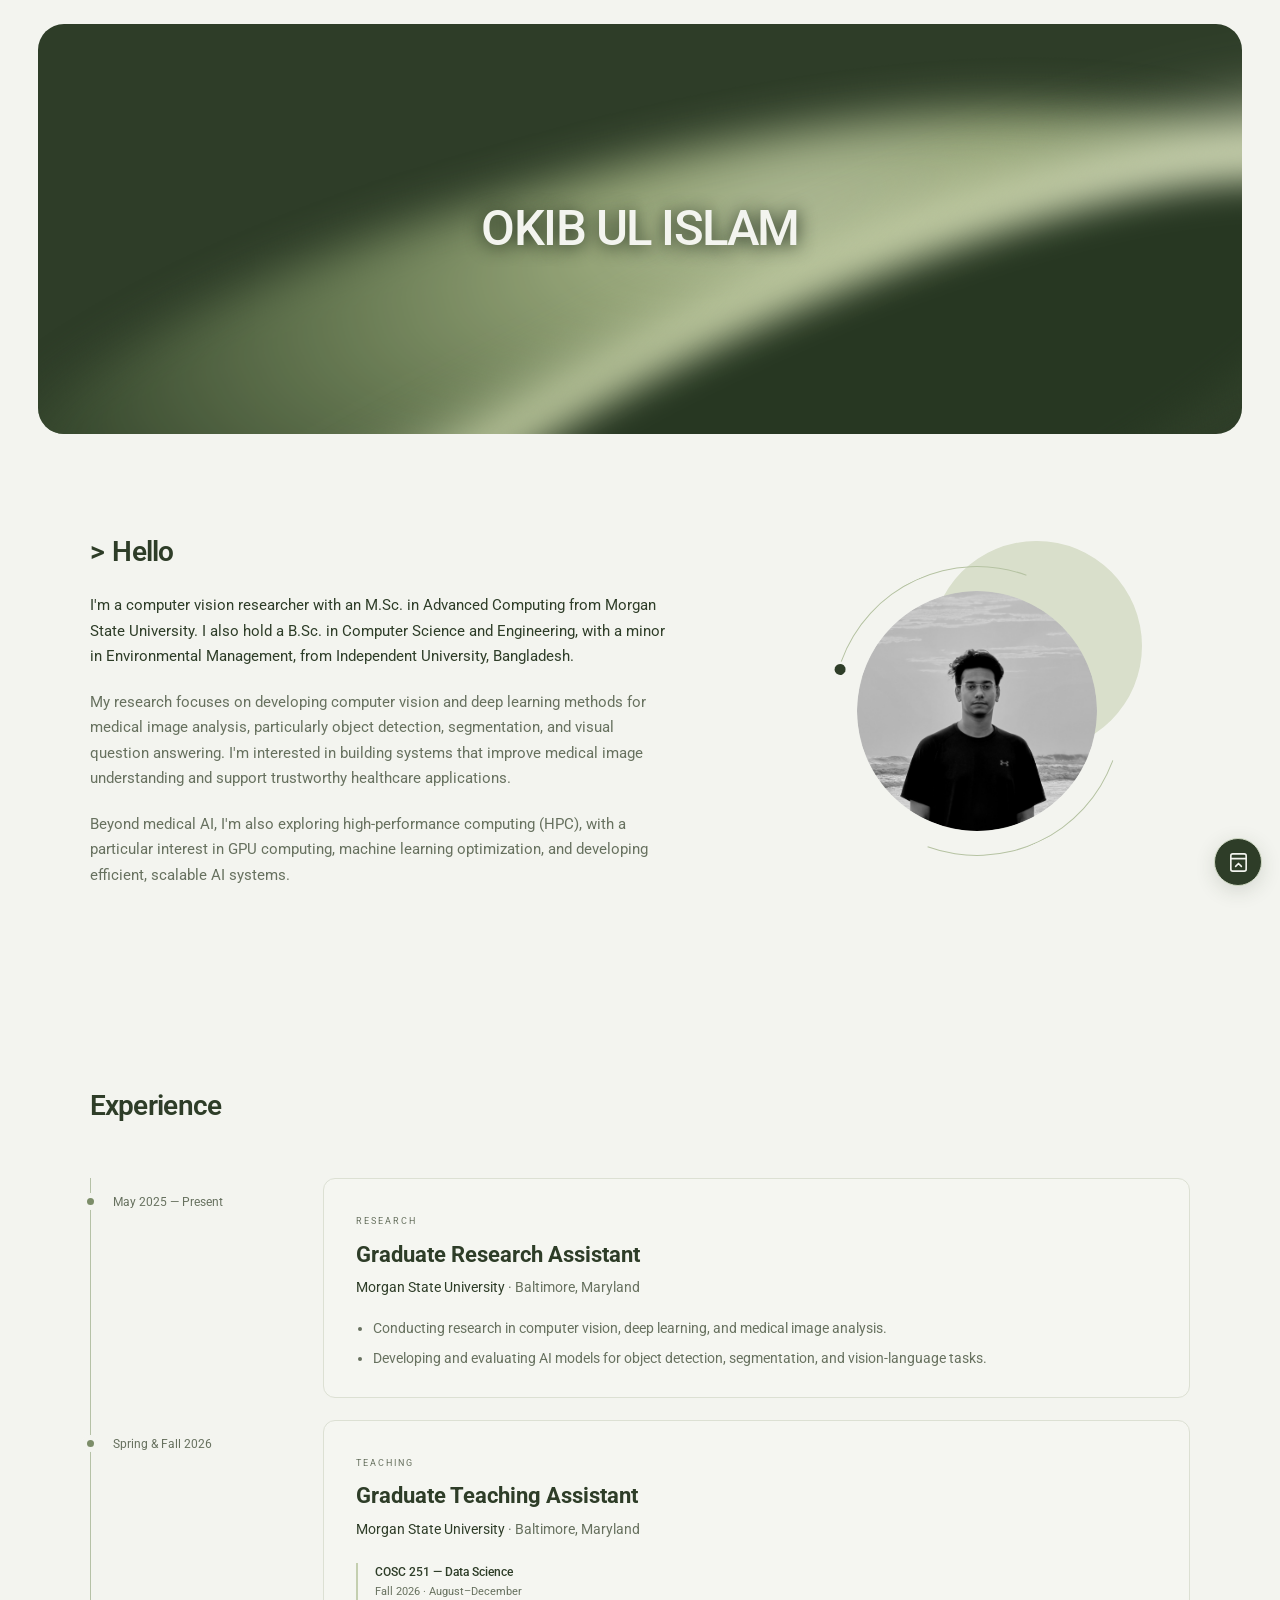
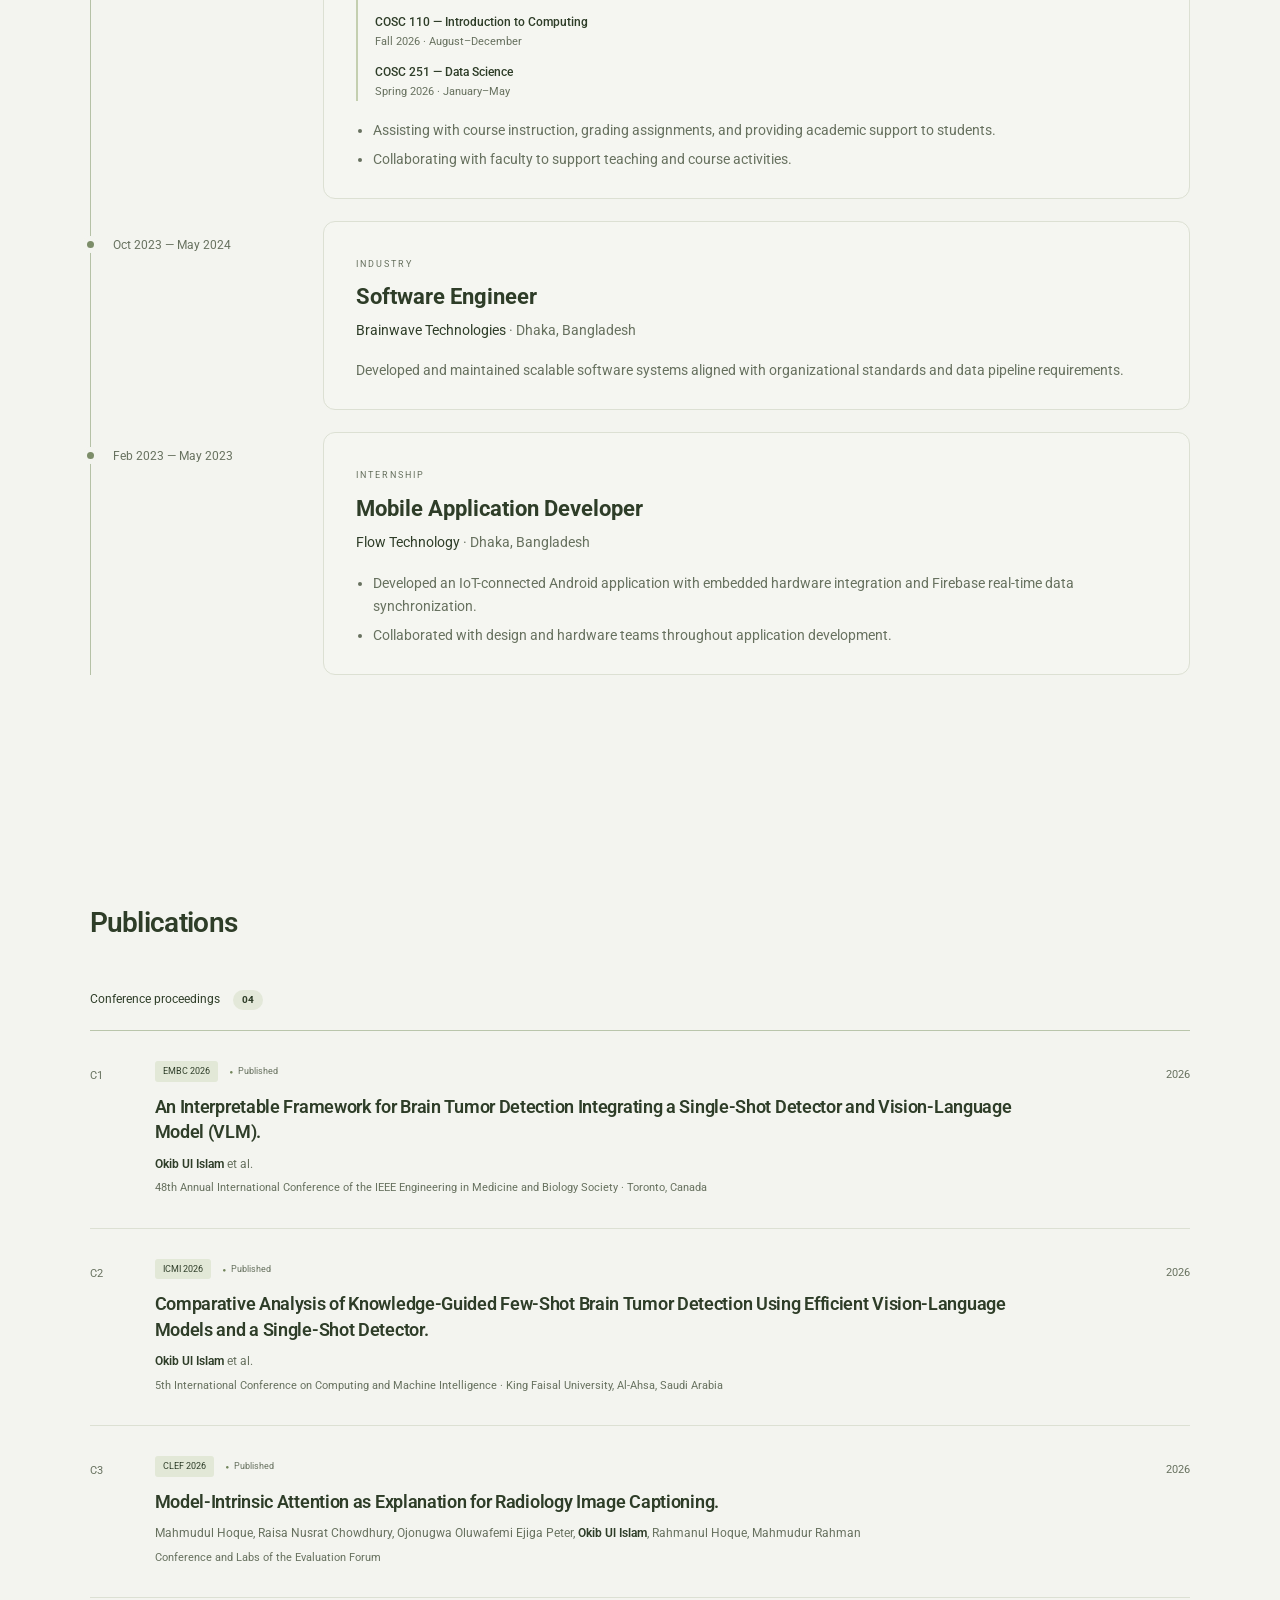
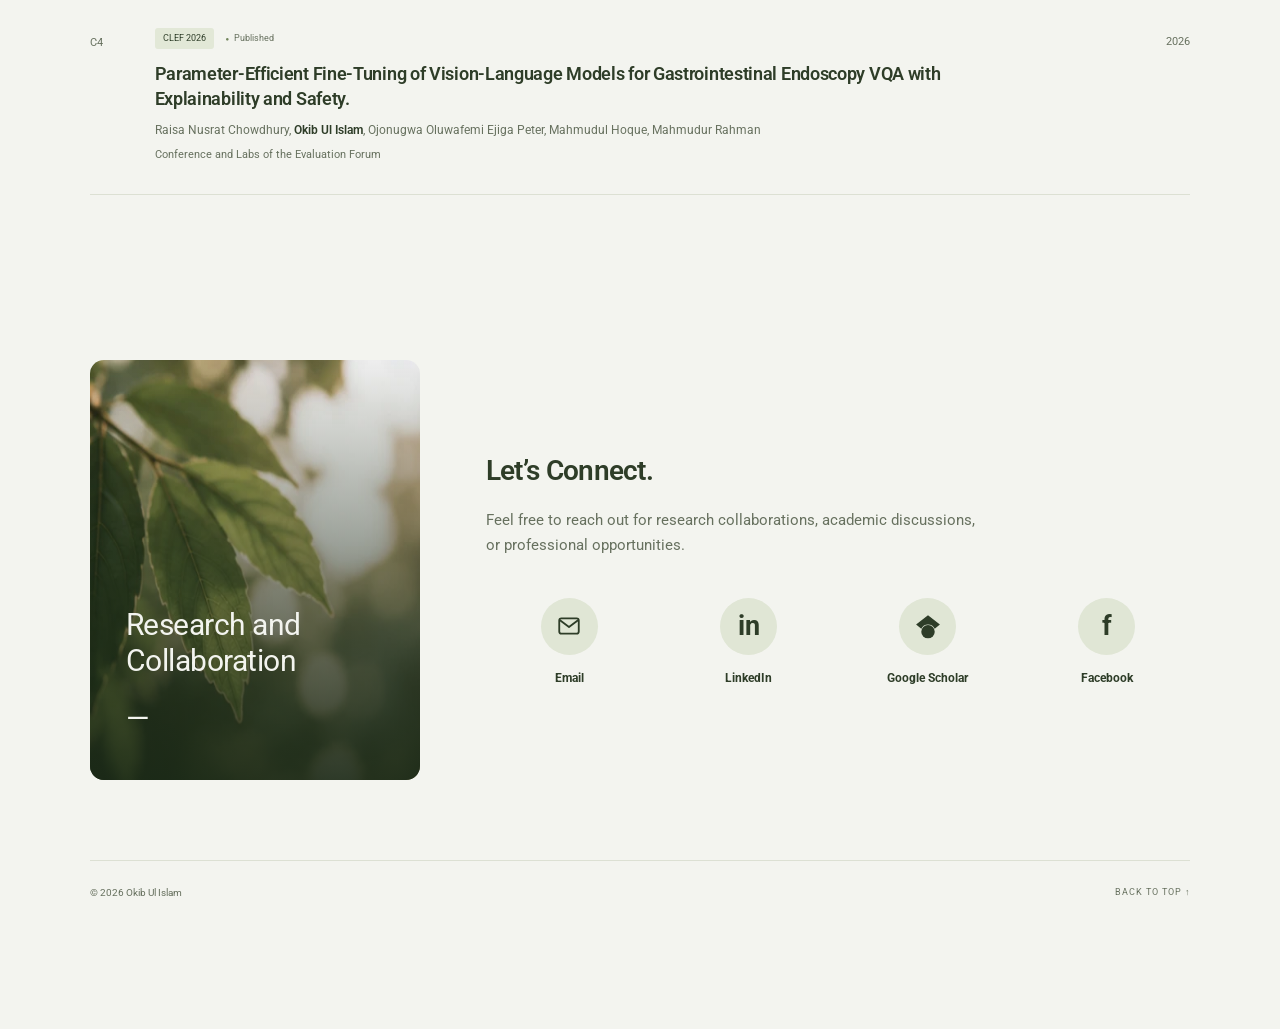
==== commit b05a4bd0: "Publish approved slower greeting and consistent typography" ====
--- a/index.html
+++ b/index.html
@@ -10,7 +10,7 @@
   <link rel="icon" href="/favicon-32.png?v=tree-2" type="image/png" sizes="32x32">
   <link rel="icon" href="/favicon.svg?v=tree-2" type="image/svg+xml">
   <link rel="apple-touch-icon" href="/apple-touch-icon.png?v=tree-2" sizes="180x180">
-  <link rel="preconnect" href="https://fonts.googleapis.com"><link rel="preconnect" href="https://fonts.gstatic.com" crossorigin><link href="https://fonts.googleapis.com/css2?family=Roboto:wght@400;500;600;700&amp;display=swap" rel="stylesheet"><link rel="stylesheet" href="styles.css?v=random-lines-live-1"><script src="app.js?v=random-lines-live-1" defer></script>
+  <link rel="preconnect" href="https://fonts.googleapis.com"><link rel="preconnect" href="https://fonts.gstatic.com" crossorigin><link href="https://fonts.googleapis.com/css2?family=Roboto:wght@400;500;600;700&amp;display=swap" rel="stylesheet"><link rel="stylesheet" href="styles.css?v=typography-live-2"><script src="app.js?v=typography-live-2" defer></script>
 </head>
 <body>
 
--- a/styles.css
+++ b/styles.css
@@ -187,3 +187,20 @@
 /* Local demo: Bengali writing at 11px on all screen sizes. */
 .random-page .writing h2,
 .random-page .writing p{font-size:11px}
+
+/* Demo: consistent main heading weight and responsive size. */
+.digital-space .about h2.hello-heading,
+.experience > h2,
+.publications .section-heading h2,
+.contact h2{font-family:Roboto,Arial,Helvetica,sans-serif;font-size:28px;font-weight:600;letter-spacing:-.7px;line-height:1.25}
+@media(max-width:760px){
+ .digital-space .about h2.hello-heading,
+ .experience > h2,
+ .publications .section-heading h2,
+ .contact h2{font-size:24px;font-weight:600;letter-spacing:-.5px}
+}
+
+/* Demo: Bengali writing at 12px, with justified paragraphs. */
+.random-page .writing h2,
+.random-page .writing p{font-size:12px}
+.random-page .writing p{text-align:justify;text-justify:inter-word;text-align-last:start}
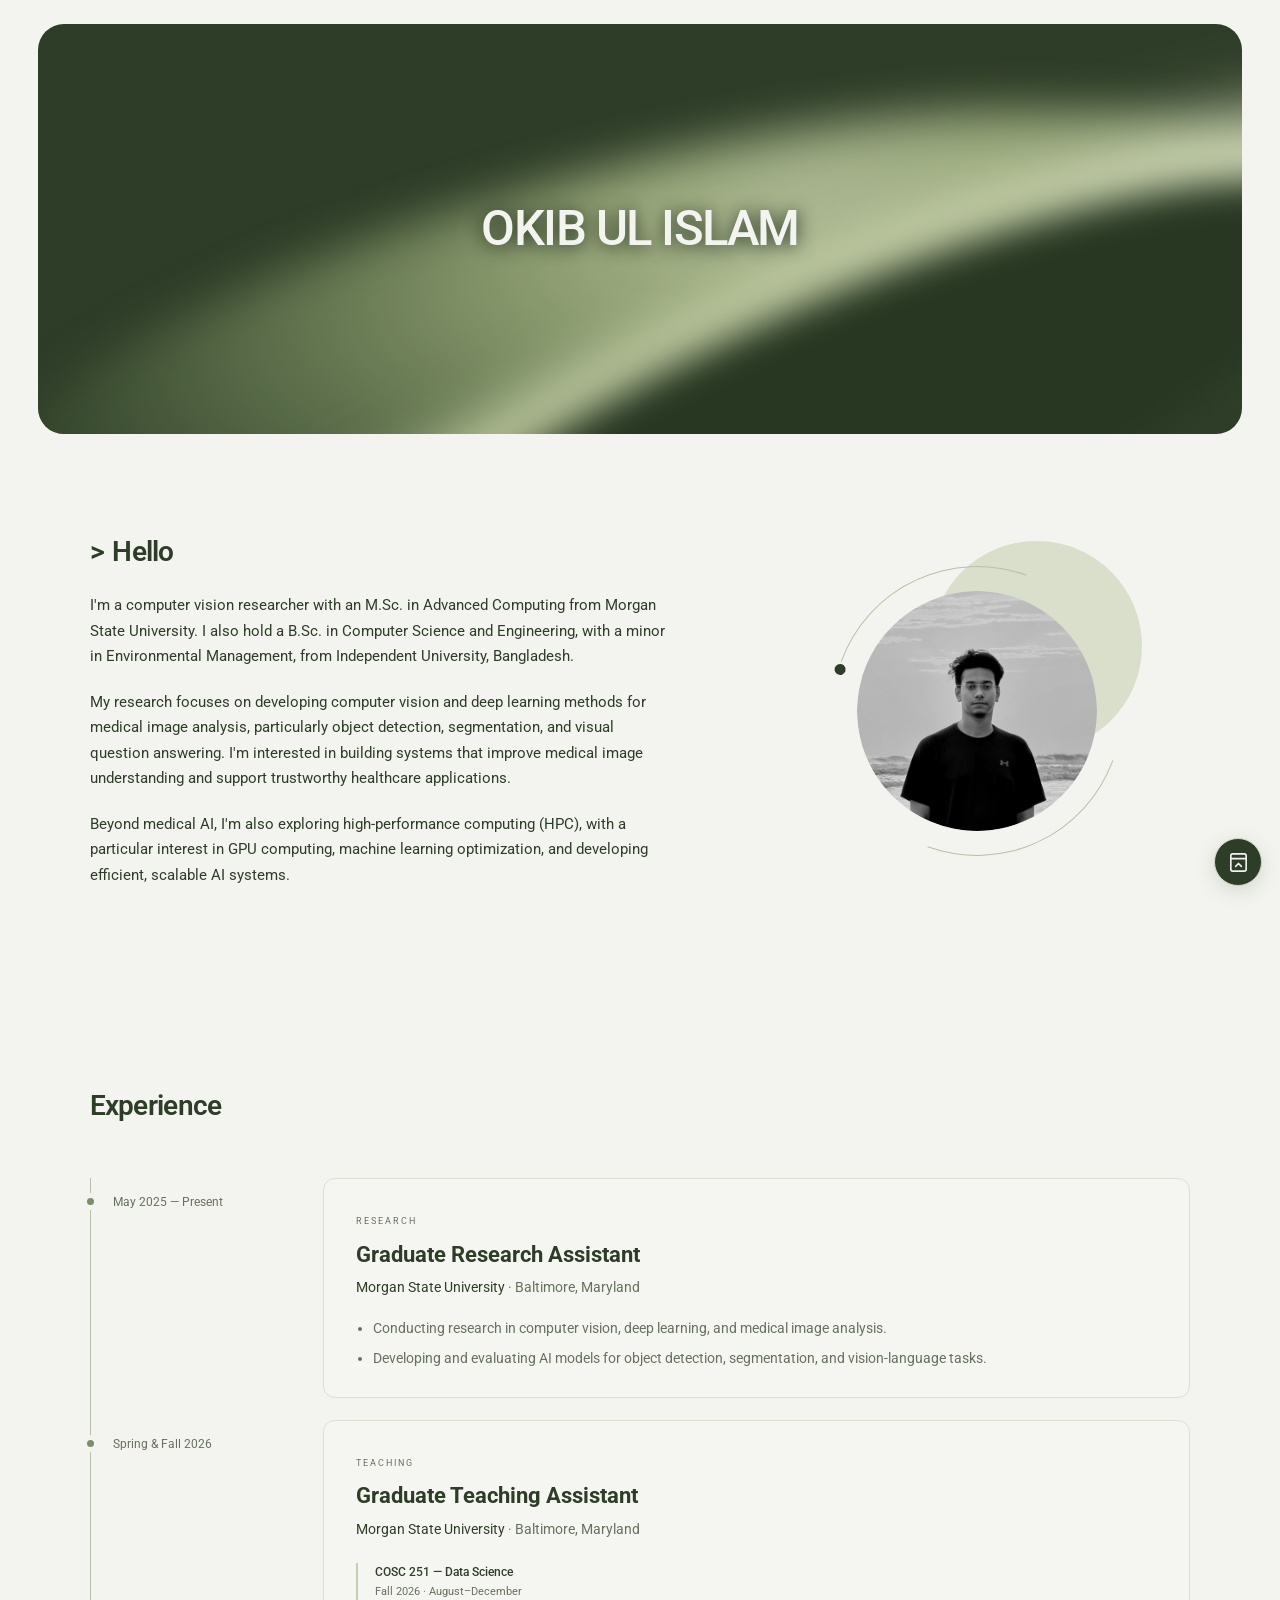
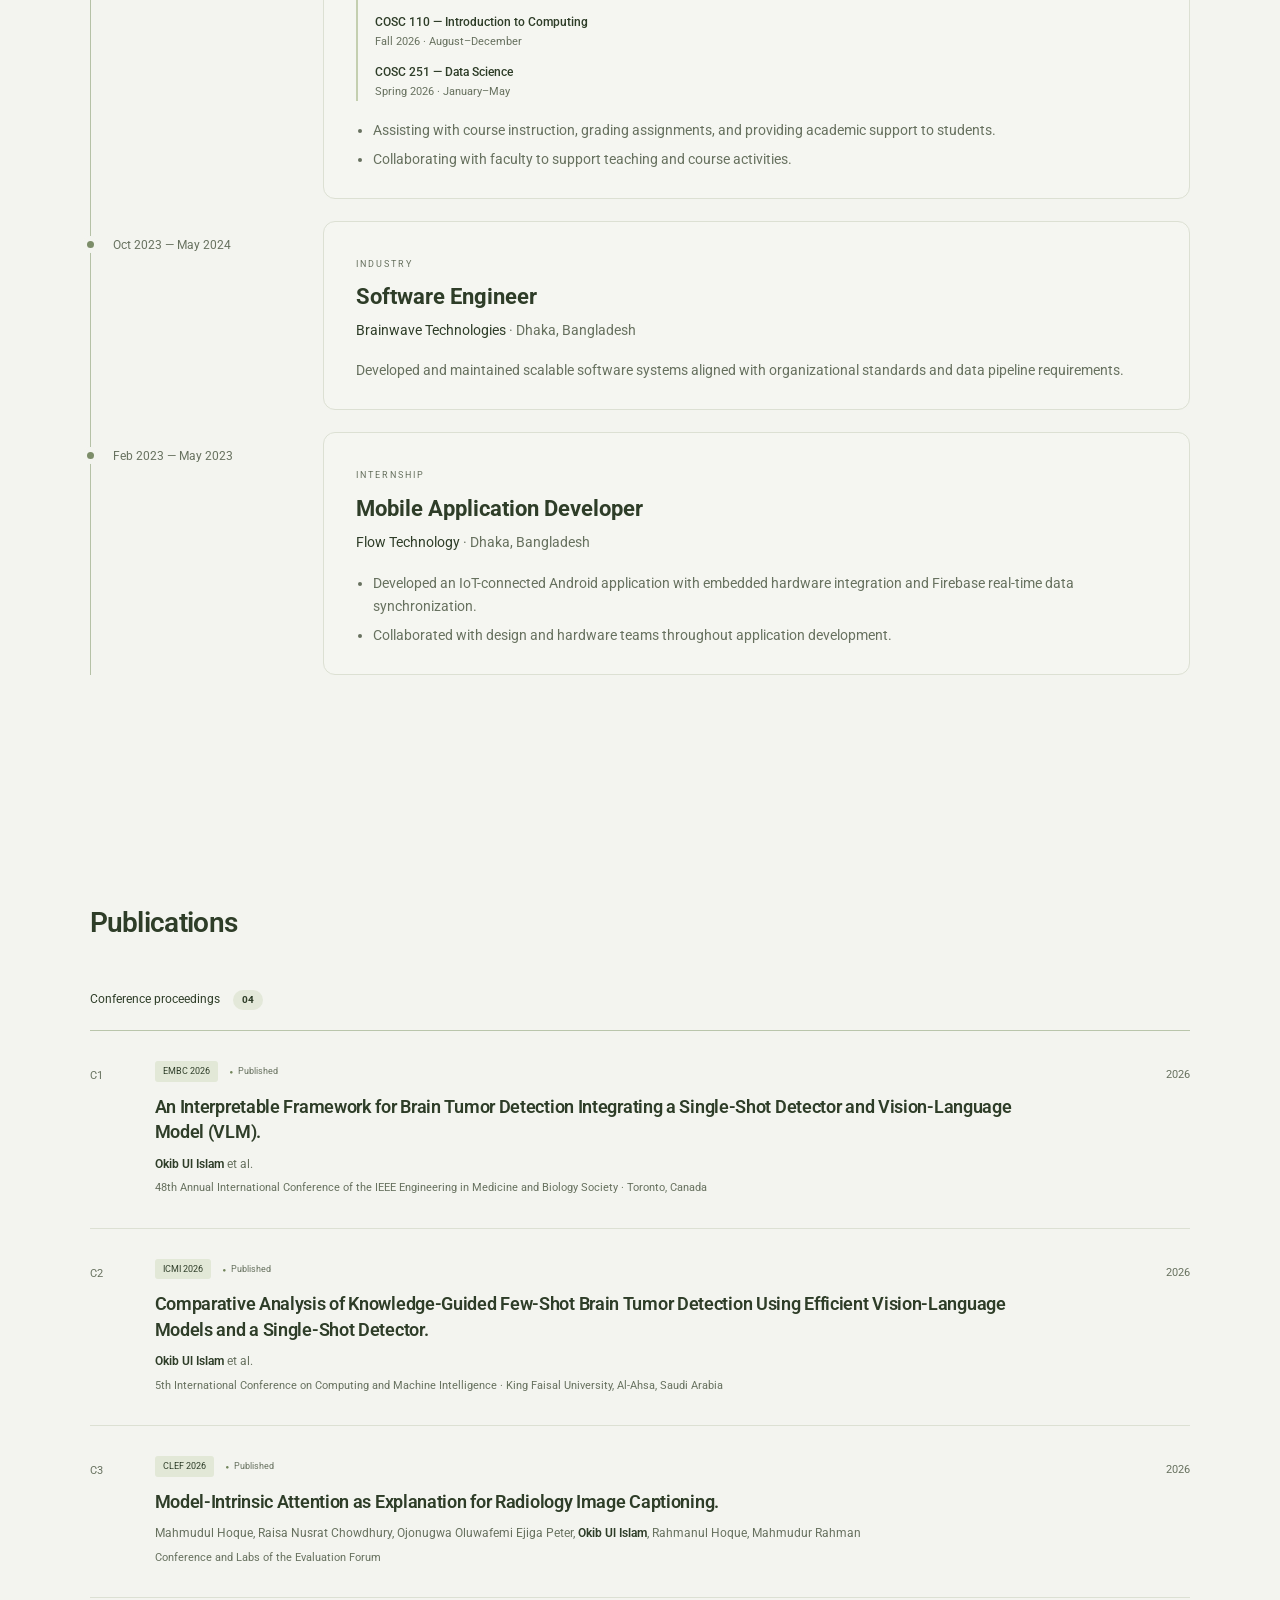
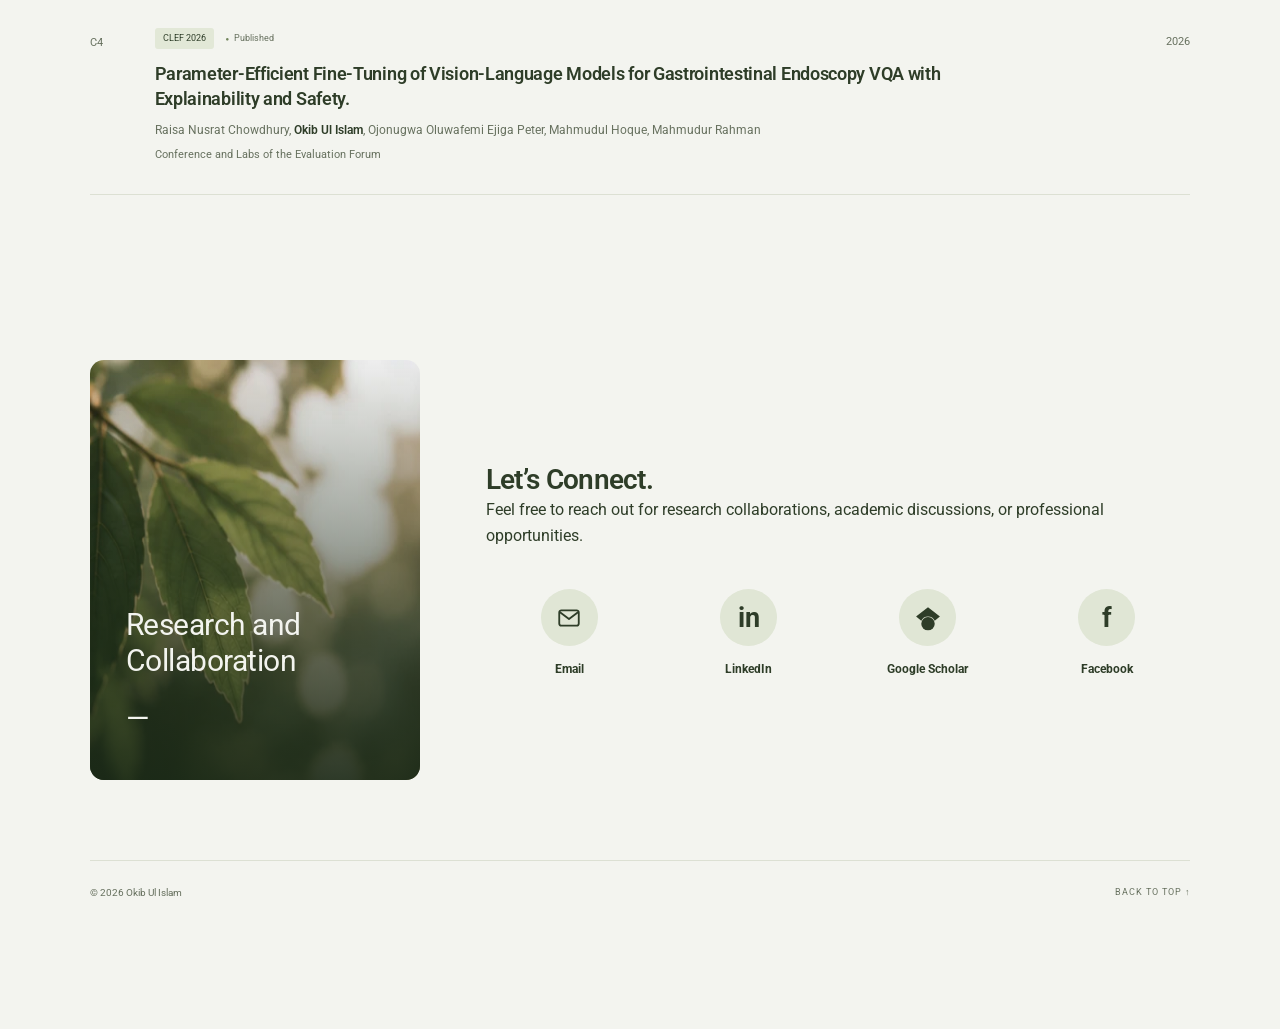
==== commit b5871f7c: "Organize source and remove unused styles without design changes" ====
--- a/index.html
+++ b/index.html
@@ -10,26 +10,56 @@
   <link rel="icon" href="/favicon-32.png?v=tree-2" type="image/png" sizes="32x32">
   <link rel="icon" href="/favicon.svg?v=tree-2" type="image/svg+xml">
   <link rel="apple-touch-icon" href="/apple-touch-icon.png?v=tree-2" sizes="180x180">
-  <link rel="preconnect" href="https://fonts.googleapis.com"><link rel="preconnect" href="https://fonts.gstatic.com" crossorigin><link href="https://fonts.googleapis.com/css2?family=Roboto:wght@400;500;600;700&amp;display=swap" rel="stylesheet"><link rel="stylesheet" href="styles.css?v=typography-live-2"><script src="app.js?v=typography-live-2" defer></script>
+  <link rel="preconnect" href="https://fonts.googleapis.com"><link rel="preconnect" href="https://fonts.gstatic.com" crossorigin><link href="https://fonts.googleapis.com/css2?family=Roboto:wght@400;500;600;700&amp;display=swap" rel="stylesheet"><link rel="stylesheet" href="styles.css?v=cleanup-1"><script src="site.js?v=cleanup-1" defer></script><script src="app.js?v=cleanup-1" defer></script>
 </head>
 <body>
-
 <a class="skip" href="#biography">Skip to content</a>
-
 <main>
-<section id="digital-space" class="digital-space"><div class="hero"><div class="hero-content"><h1>OKIB UL ISLAM</h1></div></div><div id="biography" class="section about"><div class="about-copy"><h2 class="hello-heading" aria-label="Hello"><span aria-hidden="true">&gt;</span><span id="hello-typed" aria-hidden="true">Hello</span></h2><p class="lead">I'm a computer vision researcher with an M.Sc. in Advanced Computing from Morgan State University. I also hold a B.Sc. in Computer Science and Engineering, with a minor in Environmental Management, from Independent University, Bangladesh.</p><p>My research focuses on developing computer vision and deep learning methods for medical image analysis, particularly object detection, segmentation, and visual question answering. I'm interested in building systems that improve medical image understanding and support trustworthy healthcare applications.</p><p>Beyond medical AI, I'm also exploring high-performance computing (HPC), with a particular interest in GPU computing, machine learning optimization, and developing efficient, scalable AI systems.</p></div><div class="portrait-wrap"><div class="portrait-orbit"></div><img src="portrait.png" alt="Portrait of Okib Ul Islam" width="2226" height="2226"></div></div></section>
-<section id="experience" class="section experience"><h2>Experience</h2><div class="timeline">
-<article class="timeline-item"><div class="date">May 2025 — Present</div><div class="experience-card"><span class="kind">Research</span><h3>Graduate Research Assistant</h3><p class="organization">Morgan State University <span>· Baltimore, Maryland</span></p><ul><li>Conducting research in computer vision, deep learning, and medical image analysis.</li><li>Developing and evaluating AI models for object detection, segmentation, and vision-language tasks.</li></ul></div></article>
-<article class="timeline-item"><div class="date">Spring & Fall 2026</div><div class="experience-card"><span class="kind">Teaching</span><h3>Graduate Teaching Assistant</h3><p class="organization">Morgan State University <span>· Baltimore, Maryland</span></p><div class="courses"><p><strong>COSC 251 — Data Science</strong><span>Fall 2026 · August–December</span></p><p><strong>COSC 110 — Introduction to Computing</strong><span>Fall 2026 · August–December</span></p><p><strong>COSC 251 — Data Science</strong><span>Spring 2026 · January–May</span></p></div><ul><li>Assisting with course instruction, grading assignments, and providing academic support to students.</li><li>Collaborating with faculty to support teaching and course activities.</li></ul></div></article>
-<article class="timeline-item"><div class="date">Oct 2023 — May 2024</div><div class="experience-card"><span class="kind">Industry</span><h3>Software Engineer</h3><p class="organization">Brainwave Technologies <span>· Dhaka, Bangladesh</span></p><p>Developed and maintained scalable software systems aligned with organizational standards and data pipeline requirements.</p></div></article>
-<article class="timeline-item"><div class="date">Feb 2023 — May 2023</div><div class="experience-card"><span class="kind">Internship</span><h3>Mobile Application Developer</h3><p class="organization">Flow Technology <span>· Dhaka, Bangladesh</span></p><ul><li>Developed an IoT-connected Android application with embedded hardware integration and Firebase real-time data synchronization.</li><li>Collaborated with design and hardware teams throughout application development.</li></ul></div></article></div></section>
-<section id="publications" class="section publications"><div class="section-heading"><div><h2>Publications</h2></div></div><div class="publication-toolbar"><span>Conference proceedings <b>04</b></span></div><div id="publication-list">
-<article class="paper"><span class="paper-index">C1</span><div><div class="paper-meta"><span>EMBC 2026</span><span>Published</span></div><h3>An Interpretable Framework for Brain Tumor Detection Integrating a Single-Shot Detector and Vision-Language Model (VLM).</h3><p class="authors"><strong>Okib Ul Islam</strong> et al.</p><p class="venue">48th Annual International Conference of the IEEE Engineering in Medicine and Biology Society · Toronto, Canada</p></div><span class="paper-year">2026</span></article>
-<article class="paper"><span class="paper-index">C2</span><div><div class="paper-meta"><span>ICMI 2026</span><span>Published</span></div><h3>Comparative Analysis of Knowledge-Guided Few-Shot Brain Tumor Detection Using Efficient Vision-Language Models and a Single-Shot Detector.</h3><p class="authors"><strong>Okib Ul Islam</strong> et al.</p><p class="venue">5th International Conference on Computing and Machine Intelligence · King Faisal University, Al-Ahsa, Saudi Arabia</p></div><span class="paper-year">2026</span></article>
-<article class="paper"><span class="paper-index">C3</span><div><div class="paper-meta"><span>CLEF 2026</span><span>Published</span></div><h3>Model-Intrinsic Attention as Explanation for Radiology Image Captioning.</h3><p class="authors">Mahmudul Hoque, Raisa Nusrat Chowdhury, Ojonugwa Oluwafemi Ejiga Peter, <strong>Okib Ul Islam</strong>, Rahmanul Hoque, Mahmudur Rahman</p><p class="venue">Conference and Labs of the Evaluation Forum</p></div><span class="paper-year">2026</span></article>
-<article class="paper"><span class="paper-index">C4</span><div><div class="paper-meta"><span>CLEF 2026</span><span>Published</span></div><h3>Parameter-Efficient Fine-Tuning of Vision-Language Models for Gastrointestinal Endoscopy VQA with Explainability and Safety.</h3><p class="authors">Raisa Nusrat Chowdhury, <strong>Okib Ul Islam</strong>, Ojonugwa Oluwafemi Ejiga Peter, Mahmudul Hoque, Mahmudur Rahman</p><p class="venue">Conference and Labs of the Evaluation Forum</p></div><span class="paper-year">2026</span></article></div></section>
-<section id="contact" class="section contact"><div class="contact-image"><img src="leaves.webp" alt="Sunlight filtering through green leaves" loading="lazy"><p>Research and<br>Collaboration</p><span>—</span></div><div class="contact-copy"><h2>Let’s Connect.</h2><p>Feel free to reach out for research collaborations, academic discussions, or professional opportunities.</p><div class="contact-links"><a href="mailto:okibxyz@gmail.com"><span class="contact-icon" aria-hidden="true"><svg viewBox="0 0 24 24" fill="none" stroke="currentColor" stroke-width="1.7" stroke-linecap="round" stroke-linejoin="round"><rect x="3" y="5" width="18" height="14" rx="2"/><path d="m4 7 8 6 8-6"/></svg></span><h3>Email</h3></a><a href="https://www.linkedin.com/in/okibulislam/" target="_blank" rel="noopener noreferrer"><span class="contact-icon linkedin" aria-hidden="true">in</span><h3>LinkedIn</h3></a><a href="https://scholar.google.com/citations?user=rvm6-j4AAAAJ&amp;hl=en" target="_blank" rel="noopener noreferrer"><span class="contact-icon" aria-hidden="true"><svg viewBox="0 0 24 24" fill="currentColor"><path d="M12 2 1 10.7l4.8 3.9a6.8 6.8 0 0 1 12.4 0l4.8-3.9Z"/><circle cx="12" cy="17.2" r="6.2"/></svg></span><h3>Google Scholar</h3></a><a href="https://www.facebook.com/okib.xyz" target="_blank" rel="noopener noreferrer"><span class="contact-icon facebook" aria-hidden="true">f</span><h3>Facebook</h3></a></div></div></section>
-</main><footer><span>© <span id="year">2026</span> Okib Ul Islam</span><a href="#digital-space">Back to top ↑</a></footer>
-<nav id="quick-navigation" class="bottom-dock" aria-label="Quick navigation"><a href="#digital-space" class="active" aria-current="location"><svg viewBox="0 0 24 24" fill="none" stroke="currentColor" stroke-width="1.7" stroke-linecap="round" stroke-linejoin="round" aria-hidden="true"><path d="m3 10 9-7 9 7v10a1 1 0 0 1-1 1h-5v-7H9v7H4a1 1 0 0 1-1-1Z"/></svg><span>Digital Space</span></a><a href="#experience"><svg viewBox="0 0 24 24" fill="none" stroke="currentColor" stroke-width="1.7" stroke-linecap="round" stroke-linejoin="round" aria-hidden="true"><rect x="3" y="7" width="18" height="14" rx="2"/><path d="M8 7V4h8v3M3 12c6 4 12 4 18 0M10 13h4"/></svg><span>Experience</span></a><a href="#publications"><svg viewBox="0 0 24 24" fill="none" stroke="currentColor" stroke-width="1.7" stroke-linecap="round" stroke-linejoin="round" aria-hidden="true"><path d="M3 4h6a3 3 0 0 1 3 3v14a4 4 0 0 0-4-2H3Zm18 0h-6a3 3 0 0 0-3 3v14a4 4 0 0 1 4-2h5Z"/></svg><span>Publications</span></a><a href="#contact"><svg viewBox="0 0 24 24" fill="none" stroke="currentColor" stroke-width="1.7" stroke-linecap="round" stroke-linejoin="round" aria-hidden="true"><rect x="3" y="5" width="18" height="14" rx="2"/><path d="m3 7 9 6 9-6"/></svg><span>Contact</span></a><a href="random-lines.html"><svg viewBox="0 0 24 24" fill="none" stroke="currentColor" stroke-width="1.7" stroke-linecap="round" stroke-linejoin="round" aria-hidden="true"><path d="M5 4h14v16H5zM8 8h8M8 12h8M8 16h5"/></svg><span>Random lines</span></a></nav>
+<section id="digital-space" class="digital-space">
+<div class="hero"><div class="hero-content"><h1>OKIB UL ISLAM</h1></div></div><div id="biography" class="section about"><div class="about-copy"><h2 class="hello-heading" aria-label="Hello"><span aria-hidden="true">&gt;</span><span id="hello-typed" aria-hidden="true">Hello</span></h2><p class="lead">I'm a computer vision researcher with an M.Sc. in Advanced Computing from Morgan State University. I also hold a B.Sc. in Computer Science and Engineering, with a minor in Environmental Management, from Independent University, Bangladesh.</p><p>My research focuses on developing computer vision and deep learning methods for medical image analysis, particularly object detection, segmentation, and visual question answering. I'm interested in building systems that improve medical image understanding and support trustworthy healthcare applications.</p><p>Beyond medical AI, I'm also exploring high-performance computing (HPC), with a particular interest in GPU computing, machine learning optimization, and developing efficient, scalable AI systems.</p></div><div class="portrait-wrap"><div class="portrait-orbit"></div><img src="portrait.png" alt="Portrait of Okib Ul Islam" width="2226" height="2226"></div></div>
+</section>
+<section id="experience" class="section experience">
+<h2>Experience</h2><div class="timeline">
+<article class="timeline-item">
+<div class="date">May 2025 — Present</div><div class="experience-card"><span class="kind">Research</span><h3>Graduate Research Assistant</h3><p class="organization">Morgan State University <span>· Baltimore, Maryland</span></p><ul><li>Conducting research in computer vision, deep learning, and medical image analysis.</li><li>Developing and evaluating AI models for object detection, segmentation, and vision-language tasks.</li></ul></div>
+</article>
+<article class="timeline-item">
+<div class="date">Spring & Fall 2026</div><div class="experience-card"><span class="kind">Teaching</span><h3>Graduate Teaching Assistant</h3><p class="organization">Morgan State University <span>· Baltimore, Maryland</span></p><div class="courses"><p><strong>COSC 251 — Data Science</strong><span>Fall 2026 · August–December</span></p><p><strong>COSC 110 — Introduction to Computing</strong><span>Fall 2026 · August–December</span></p><p><strong>COSC 251 — Data Science</strong><span>Spring 2026 · January–May</span></p></div><ul><li>Assisting with course instruction, grading assignments, and providing academic support to students.</li><li>Collaborating with faculty to support teaching and course activities.</li></ul></div>
+</article>
+<article class="timeline-item">
+<div class="date">Oct 2023 — May 2024</div><div class="experience-card"><span class="kind">Industry</span><h3>Software Engineer</h3><p class="organization">Brainwave Technologies <span>· Dhaka, Bangladesh</span></p><p>Developed and maintained scalable software systems aligned with organizational standards and data pipeline requirements.</p></div>
+</article>
+<article class="timeline-item">
+<div class="date">Feb 2023 — May 2023</div><div class="experience-card"><span class="kind">Internship</span><h3>Mobile Application Developer</h3><p class="organization">Flow Technology <span>· Dhaka, Bangladesh</span></p><ul><li>Developed an IoT-connected Android application with embedded hardware integration and Firebase real-time data synchronization.</li><li>Collaborated with design and hardware teams throughout application development.</li></ul></div>
+</article>
+</div>
+</section>
+<section id="publications" class="section publications">
+<div class="section-heading"><div><h2>Publications</h2></div></div><div class="publication-toolbar"><span>Conference proceedings <b>04</b></span></div><div id="publication-list">
+<article class="paper">
+<span class="paper-index">C1</span><div><div class="paper-meta"><span>EMBC 2026</span><span>Published</span></div><h3>An Interpretable Framework for Brain Tumor Detection Integrating a Single-Shot Detector and Vision-Language Model (VLM).</h3><p class="authors"><strong>Okib Ul Islam</strong> et al.</p><p class="venue">48th Annual International Conference of the IEEE Engineering in Medicine and Biology Society · Toronto, Canada</p></div><span class="paper-year">2026</span>
+</article>
+<article class="paper">
+<span class="paper-index">C2</span><div><div class="paper-meta"><span>ICMI 2026</span><span>Published</span></div><h3>Comparative Analysis of Knowledge-Guided Few-Shot Brain Tumor Detection Using Efficient Vision-Language Models and a Single-Shot Detector.</h3><p class="authors"><strong>Okib Ul Islam</strong> et al.</p><p class="venue">5th International Conference on Computing and Machine Intelligence · King Faisal University, Al-Ahsa, Saudi Arabia</p></div><span class="paper-year">2026</span>
+</article>
+<article class="paper">
+<span class="paper-index">C3</span><div><div class="paper-meta"><span>CLEF 2026</span><span>Published</span></div><h3>Model-Intrinsic Attention as Explanation for Radiology Image Captioning.</h3><p class="authors">Mahmudul Hoque, Raisa Nusrat Chowdhury, Ojonugwa Oluwafemi Ejiga Peter, <strong>Okib Ul Islam</strong>, Rahmanul Hoque, Mahmudur Rahman</p><p class="venue">Conference and Labs of the Evaluation Forum</p></div><span class="paper-year">2026</span>
+</article>
+<article class="paper">
+<span class="paper-index">C4</span><div><div class="paper-meta"><span>CLEF 2026</span><span>Published</span></div><h3>Parameter-Efficient Fine-Tuning of Vision-Language Models for Gastrointestinal Endoscopy VQA with Explainability and Safety.</h3><p class="authors">Raisa Nusrat Chowdhury, <strong>Okib Ul Islam</strong>, Ojonugwa Oluwafemi Ejiga Peter, Mahmudul Hoque, Mahmudur Rahman</p><p class="venue">Conference and Labs of the Evaluation Forum</p></div><span class="paper-year">2026</span>
+</article>
+</div>
+</section>
+<section id="contact" class="section contact">
+<div class="contact-image"><img src="leaves.webp" alt="Sunlight filtering through green leaves" loading="lazy"><p>Research and<br>Collaboration</p><span>—</span></div><div class="contact-copy"><h2>Let’s Connect.</h2><p>Feel free to reach out for research collaborations, academic discussions, or professional opportunities.</p><div class="contact-links"><a href="mailto:okibxyz@gmail.com"><span class="contact-icon" aria-hidden="true"><svg viewBox="0 0 24 24" fill="none" stroke="currentColor" stroke-width="1.7" stroke-linecap="round" stroke-linejoin="round"><rect x="3" y="5" width="18" height="14" rx="2"/><path d="m4 7 8 6 8-6"/></svg></span><h3>Email</h3></a><a href="https://www.linkedin.com/in/okibulislam/" target="_blank" rel="noopener noreferrer"><span class="contact-icon linkedin" aria-hidden="true">in</span><h3>LinkedIn</h3></a><a href="https://scholar.google.com/citations?user=rvm6-j4AAAAJ&amp;hl=en" target="_blank" rel="noopener noreferrer"><span class="contact-icon" aria-hidden="true"><svg viewBox="0 0 24 24" fill="currentColor"><path d="M12 2 1 10.7l4.8 3.9a6.8 6.8 0 0 1 12.4 0l4.8-3.9Z"/><circle cx="12" cy="17.2" r="6.2"/></svg></span><h3>Google Scholar</h3></a><a href="https://www.facebook.com/okib.xyz" target="_blank" rel="noopener noreferrer"><span class="contact-icon facebook" aria-hidden="true">f</span><h3>Facebook</h3></a></div></div>
+</section>
+</main>
+<footer>
+<span>© <span id="year">2026</span> Okib Ul Islam</span><a href="#digital-space">Back to top ↑</a>
+</footer>
+<nav id="quick-navigation" class="bottom-dock" aria-label="Quick navigation">
+<a href="#digital-space" class="active" aria-current="location"><svg viewBox="0 0 24 24" fill="none" stroke="currentColor" stroke-width="1.7" stroke-linecap="round" stroke-linejoin="round" aria-hidden="true"><path d="m3 10 9-7 9 7v10a1 1 0 0 1-1 1h-5v-7H9v7H4a1 1 0 0 1-1-1Z"/></svg><span>Digital Space</span></a><a href="#experience"><svg viewBox="0 0 24 24" fill="none" stroke="currentColor" stroke-width="1.7" stroke-linecap="round" stroke-linejoin="round" aria-hidden="true"><rect x="3" y="7" width="18" height="14" rx="2"/><path d="M8 7V4h8v3M3 12c6 4 12 4 18 0M10 13h4"/></svg><span>Experience</span></a><a href="#publications"><svg viewBox="0 0 24 24" fill="none" stroke="currentColor" stroke-width="1.7" stroke-linecap="round" stroke-linejoin="round" aria-hidden="true"><path d="M3 4h6a3 3 0 0 1 3 3v14a4 4 0 0 0-4-2H3Zm18 0h-6a3 3 0 0 0-3 3v14a4 4 0 0 1 4-2h5Z"/></svg><span>Publications</span></a><a href="#contact"><svg viewBox="0 0 24 24" fill="none" stroke="currentColor" stroke-width="1.7" stroke-linecap="round" stroke-linejoin="round" aria-hidden="true"><rect x="3" y="5" width="18" height="14" rx="2"/><path d="m3 7 9 6 9-6"/></svg><span>Contact</span></a><a href="random-lines.html"><svg viewBox="0 0 24 24" fill="none" stroke="currentColor" stroke-width="1.7" stroke-linecap="round" stroke-linejoin="round" aria-hidden="true"><path d="M5 4h14v16H5zM8 8h8M8 12h8M8 16h5"/></svg><span>Random lines</span></a>
+</nav>
 <button class="dock-toggle" aria-label="Open navigation" aria-controls="quick-navigation" aria-expanded="false"><svg viewBox="0 0 24 24" fill="none" stroke="currentColor" stroke-width="1.7" stroke-linecap="round" stroke-linejoin="round" aria-hidden="true"><rect x="4" y="3" width="16" height="18" rx="2"/><path d="M4 8h16m-11 8 3-3 3 3"/></svg></button>
-</body></html>
+</body>
+</html>
--- a/styles.css
+++ b/styles.css
@@ -1,206 +1,1505 @@
-:root{--bg:#f3f4ef;--ink:#2e3d28;--sage:#a9b887;--muted:#67715f;--line:#dce0d3}*{box-sizing:border-box}html{scroll-behavior:smooth;scroll-padding-top:92px}body{margin:0;background:var(--bg);color:var(--ink);font-family:Roboto,Arial,Helvetica,sans-serif;font-size:16px;line-height:1.65}a{color:inherit;text-decoration:none}button,input{font:inherit}a,button,input{-webkit-tap-highlight-color:transparent}a:focus-visible,button:focus-visible,input:focus-visible{outline:2px solid var(--ink);outline-offset:6px}::selection{background:#d7dfc3}img{display:block;max-width:100%}h1,h2,h3,p{margin:0}h2{font-size:clamp(36px,4vw,56px);letter-spacing:-2px;line-height:1.12;font-weight:600}h3{line-height:1.4}p+p{margin-top:20px}.header{height:92px;padding:0 5.5%;display:flex;align-items:center;gap:45px;position:sticky;top:0;z-index:10;background:#f3f4eff2;border-bottom:1px solid #dce0d36b;backdrop-filter:blur(12px)}.brand{font-size:25px;letter-spacing:-2px;font-weight:700;white-space:nowrap}.brand span{font-weight:400;color:#889875}nav{display:flex;gap:32px;margin:auto}nav a{text-transform:uppercase;font-size:10px;font-weight:700;letter-spacing:2px;position:relative;padding:12px 0}nav a:after{content:'';position:absolute;left:0;bottom:3px;height:2px;width:0;background:var(--ink);transition:width .2s}nav a.active:after,nav a:hover:after{width:100%}.menu{border:0;background:none;display:none;width:36px;height:36px;padding:5px;cursor:pointer}.menu span{display:block;height:1px;background:var(--ink);margin:7px 0}.hero{position:relative;min-height:690px;height:calc(100svh - 92px);max-height:900px;display:flex;align-items:center;overflow:hidden;padding:80px 7% 115px}.neural-art{position:absolute;right:-1%;top:0;width:61%;height:100%;object-fit:cover;mix-blend-mode:multiply;opacity:.85;mask-image:linear-gradient(to right,transparent,#000 25%)}.hero-content{position:relative;z-index:1}.eyebrow{font-size:10px;letter-spacing:3px;text-transform:uppercase;font-weight:700;margin-bottom:30px}.hero h1{font-size:clamp(48px,6.4vw,99px);letter-spacing:-5px;line-height:1.04;max-width:1050px;color:#25321f}.period{color:#8d9f70}.hero-role{font-size:24px;margin-top:24px}.hero-description{color:var(--muted);font-size:16px;margin-top:15px}.text-link{display:inline-flex;gap:35px;align-items:center;font-size:12px;font-weight:700;border-bottom:1px solid var(--sage);padding-bottom:9px}.text-link span{font-size:21px;font-weight:400}.hero .text-link{margin-top:35px}.hero-foot{position:absolute;bottom:30px;left:7%;right:7%;display:flex;justify-content:space-between;font-size:10px;letter-spacing:1.3px;color:var(--muted)}.hero-foot a span{margin-left:22px;font-size:20px}.section{padding:115px 7%;scroll-margin-top:0;max-width:1600px;margin:auto}.about{display:grid;grid-template-columns:1.2fr 1fr;gap:12%;align-items:center;border-top:1px solid var(--line)}.about h2{margin-bottom:35px}.about p:not(.eyebrow){color:var(--muted);font-size:15px}.about .lead{color:var(--ink)!important;font-size:23px!important;line-height:1.5}.portrait-wrap{position:relative;padding:35px}.portrait-wrap:before{content:'';position:absolute;right:-3%;top:-5%;width:68%;height:68%;border-radius:50%;background:#d9dfcb;z-index:-1}.portrait-wrap img{width:100%;height:auto;border-radius:50%}.portrait-orbit{position:absolute;inset:10px;border:1px solid #b6c3a3;border-radius:50%;transform:rotate(-25deg);border-left-color:transparent;border-right-color:transparent}.portrait-orbit:after{content:'';position:absolute;top:15%;left:11%;width:11px;height:11px;border-radius:50%;background:var(--ink)}.portrait-caption{display:block;text-align:center;font-size:9px;letter-spacing:2.5px;text-transform:uppercase;margin-top:32px}.research{background:#e9ecdf;max-width:none}.section-heading{display:flex;align-items:end;justify-content:space-between;gap:55px;margin-bottom:50px}.section-heading>p{max-width:310px;font-size:14px;color:var(--muted)}.research-grid{display:grid;grid-template-columns:repeat(3,1fr);gap:36px}.research-grid article{position:relative;border-top:1px solid #b9c3a9;padding:35px 0 0}.research-no{position:absolute;right:0;top:24px;font-size:10px;color:var(--muted)}.research-symbol{font-size:45px;line-height:1;margin:10px 0 32px;font-family:Roboto,Arial,Helvetica,sans-serif;font-weight:400;color:#6c8052}.research-grid h3{font-size:21px;margin-bottom:15px;letter-spacing:-.5px}.research-grid p{font-size:14px;color:var(--muted);max-width:330px}.tags{display:flex;gap:8px;flex-wrap:wrap;margin-top:25px}.tags span{font-size:10px;border:1px solid #c8d0ba;border-radius:20px;padding:4px 10px}.section-intro{margin-top:16px;color:var(--muted);font-size:15px}.timeline{margin-top:55px}.timeline-item{display:grid;grid-template-columns:210px 1fr;position:relative;padding:0 0 22px 22px;border-left:1px solid #b5c1a6}.timeline-item:last-child{padding-bottom:0}.timeline-item:before{content:'';position:absolute;left:-4px;top:20px;width:7px;height:7px;border-radius:50%;background:#7c8d69;box-shadow:0 0 0 5px var(--bg)}.date{padding-top:15px;font-size:12px;color:var(--muted)}.experience-card{padding:27px 32px;border:1px solid var(--line);border-radius:12px;background:#f7f8f36b}.kind{font-size:9px;text-transform:uppercase;letter-spacing:2px;color:var(--muted)}.experience-card h3{font-size:22px;margin-top:7px}.organization{font-size:14px;margin-top:6px}.organization span{color:var(--muted)}.experience-card ul{margin:18px 0 0;padding-left:17px}.experience-card li,.experience-card>p:not(.organization){font-size:14px;color:var(--muted)}.experience-card>p:not(.organization){margin-top:17px}.experience-card li+li{margin-top:6px}.courses{margin-top:22px;border-left:2px solid #c4cfb0;padding-left:17px}.courses p{display:flex;flex-direction:column;font-size:12px;margin-top:12px}.courses strong{font-weight:500}.courses span{font-size:11px;color:var(--muted)}.publications{border-top:1px solid var(--line)}.publication-toolbar{display:flex;justify-content:space-between;align-items:center;border-bottom:1px solid #b9c5ab;padding-bottom:20px;gap:20px}.publication-toolbar>span{font-size:12px}.publication-toolbar b{display:inline-block;background:#e3e8d9;border-radius:20px;padding:2px 9px;margin-left:10px;font-size:10px}.search-label{position:relative}.search-label input{background:transparent;border:1px solid var(--line);padding:10px 35px 10px 14px;border-radius:5px;color:var(--ink);font-size:12px;width:235px}.search-label>span:last-child{position:absolute;right:12px;top:3px;font-size:24px}.paper{display:grid;grid-template-columns:45px 1fr 50px;gap:20px;padding:30px 0;border-bottom:1px solid var(--line)}.paper[hidden]{display:none}.paper-index{font-size:11px;color:var(--muted);padding-top:6px}.paper-meta{display:flex;gap:12px;align-items:center;font-size:9px}.paper-meta span:first-child{padding:3px 8px;background:#e2e8d7;border-radius:3px}.paper-meta span:last-child{color:var(--muted)}.paper-meta span:last-child:before{content:'●';font-size:6px;margin-right:5px;color:#71845b}.paper h3{font-size:18px;font-weight:600;max-width:860px;letter-spacing:-.3px;margin-top:12px}.authors{font-size:12px;color:var(--muted);margin-top:10px}.authors strong{font-weight:600;color:var(--ink)}.venue{font-size:11px;color:var(--muted);margin-top:5px}.paper-year{font-size:11px;color:var(--muted);text-align:right;padding-top:5px}.search-status{padding:30px;color:var(--muted)}.contact{display:grid;grid-template-columns:30% 1fr;gap:6%;padding-top:50px;padding-bottom:80px}.contact-image{border-radius:14px;overflow:hidden;position:relative;min-height:420px;background:#39492d;display:flex;flex-direction:column;justify-content:end;padding:36px;color:#f3f4ef}.contact-image:after{content:'';position:absolute;inset:0;background:linear-gradient(transparent,#1a2917e6)}.contact-image img{position:absolute;width:100%;height:100%;inset:0;object-fit:cover}.contact-image p,.contact-image>span{position:relative;z-index:1}.contact-image p{font:30px/1.2 Roboto,Arial,Helvetica,sans-serif;letter-spacing:-.5px}.contact-image>span{font-size:30px;margin-top:15px}.contact-copy{align-self:center}.contact h2{font-family:Roboto,Arial,Helvetica,sans-serif;font-weight:400;font-size:58px}.contact-copy>p:not(.eyebrow){font-size:15px;color:var(--muted);margin-top:20px;max-width:500px}.contact-links{display:grid;grid-template-columns:repeat(4,1fr);gap:12px;margin-top:40px}.contact-links a{display:flex;flex-direction:column;align-items:center;text-align:center}.contact-icon{display:flex;width:57px;height:57px;border-radius:50%;background:#e0e6d5;align-items:center;justify-content:center;font-size:27px;transition:background .2s,transform .2s}.contact-links a:hover .contact-icon{background:#cbd6b9;transform:translateY(-4px)}.linkedin,.facebook{font-weight:700}.contact-links h3{font-size:12px;margin-top:15px}.contact-links p{font-size:10px;color:var(--muted);margin-top:5px;line-height:1.5}.arrow{font-size:20px;margin-top:16px}footer{margin:0 7%;border-top:1px solid var(--line);padding:24px 0 28px;display:flex;justify-content:space-between;font-size:10px;color:var(--muted)}footer a{text-transform:uppercase;font-size:9px;letter-spacing:1px}.sr-only,.skip{position:absolute;width:1px;height:1px;overflow:hidden;clip-path:inset(50%)}.skip:focus{width:auto;height:auto;clip-path:none;z-index:100;background:var(--ink);color:white;padding:12px;top:10px;left:10px}
-@media(min-width:1600px){.header{padding-left:calc((100vw - 1380px)/2);padding-right:calc((100vw - 1380px)/2)}.research{padding-left:max(7%,calc((100vw - 1376px)/2));padding-right:max(7%,calc((100vw - 1376px)/2))}}
-@media(max-width:1000px){nav{gap:20px}.header{gap:20px}.hero h1{letter-spacing:-3px}.about{gap:5%}.portrait-wrap{padding:20px}.section{padding:85px 6%}.timeline-item{grid-template-columns:165px 1fr}.contact{grid-template-columns:28% 1fr;gap:5%}.contact-image{padding:22px}.contact-image p{font-size:24px}.contact h2{font-size:48px}.contact-links{gap:8px}.contact-links h3{font-size:11px}.research-grid{gap:24px}}
-@media(max-width:760px){html{scroll-padding-top:72px}.header{height:72px;justify-content:space-between;padding:0 6%}.brand{font-size:23px}.menu{display:block}.header nav{display:none;position:absolute;top:71px;left:0;right:0;background:var(--bg);padding:25px 7% 35px;border-bottom:1px solid var(--line);box-shadow:0 16px 20px #2e3d2808}.header nav.open{display:flex;flex-direction:column;gap:8px}.header nav a{font-size:12px;width:max-content}.menu[aria-expanded=true] span:first-child{transform:translateY(4px) rotate(45deg)}.menu[aria-expanded=true] span:last-child{transform:translateY(-4px) rotate(-45deg)}.hero{min-height:680px;height:calc(100svh - 72px);max-height:850px;align-items:flex-start;padding:95px 7% 90px}.hero-content{width:100%}.hero h1{font-size:clamp(42px,9vw,68px);letter-spacing:-2.5px}.hero .eyebrow{font-size:8px;letter-spacing:2px}.hero-role{font-size:19px;margin-top:20px}.hero-description{font-size:14px}.neural-art{width:100%;height:65%;top:auto;bottom:10px;right:-25%;opacity:.65;mask-image:linear-gradient(transparent,#000 45%)}.hero-foot{font-size:8px;letter-spacing:.5px;bottom:23px}.hero-foot>span{max-width:150px}.hero-foot a span{margin-left:9px}.section{padding:70px 7%}.about{grid-template-columns:1fr;gap:45px}.about-copy{order:1}.portrait-wrap{max-width:300px;width:75%;margin:10px auto 0;order:2}.about .lead{font-size:21px!important}.about p:not(.eyebrow){font-size:14px}.eyebrow{margin-bottom:24px;font-size:9px}h2{font-size:38px;letter-spacing:-1.5px}.section-heading{display:block;margin-bottom:35px}.section-heading>p{margin-top:25px;max-width:100%}.research-grid{grid-template-columns:1fr;gap:35px}.research-grid article{padding-top:25px}.research-symbol{margin-bottom:20px}.research-grid p{max-width:none}.research-grid h3{font-size:22px}.timeline{margin-top:35px}.timeline-item{grid-template-columns:1fr;padding-left:20px;padding-bottom:30px}.timeline-item:before{top:22px}.date{padding:10px 0 15px;font-size:11px}.experience-card{padding:22px 20px}.experience-card h3{font-size:20px}.organization span{display:block}.experience-card li,.experience-card>p:not(.organization){font-size:13px}.publications .section-heading .text-link{margin-top:25px}.publication-toolbar{align-items:start;flex-direction:column;gap:15px}.search-label{width:100%}.search-label input{width:100%}.paper{grid-template-columns:25px 1fr;gap:10px;padding:25px 0}.paper-year{display:none}.paper h3{font-size:17px}.authors{font-size:11px}.venue{font-size:10px}.contact{grid-template-columns:1fr;gap:40px;padding-top:20px}.contact-image{min-height:280px}.contact-image img{object-position:center 35%}.contact-image p{font-size:30px}.contact-copy>p:not(.eyebrow){font-size:14px}.contact-links{grid-template-columns:repeat(2,1fr);gap:30px 20px}.contact-links h3{font-size:13px}.contact-links p{font-size:11px}.contact h2{font-size:46px}.contact-icon{width:60px;height:60px}footer{margin:0 7%;font-size:9px}.footer-note{display:none}}
-@media(prefers-reduced-motion:reduce){html{scroll-behavior:auto}*{transition:none!important}}
-
-.name-square{display:inline-block;width:.13em;height:.13em;background:#8d9f70;margin-left:.06em;vertical-align:baseline}
-
-/* Digital Space opening */
-.digital-space{min-height:calc(100svh - 92px);display:flex;align-items:center;background:radial-gradient(ellipse at 85% 35%,#e2e8d580,transparent 55%)}
-.digital-space .about{width:100%;border-top:0;grid-template-columns:1.35fr 1fr;gap:9%;padding-top:85px;padding-bottom:95px}
-.digital-space h1{font-size:clamp(38px,4.8vw,74px);line-height:1.1;letter-spacing:-3px;margin:0 0 42px;font-weight:700}
-.digital-space h2{font-family:Roboto,Arial,Helvetica,sans-serif;font-size:32px;letter-spacing:-.8px;font-weight:400;margin-bottom:20px}
-.digital-space .portrait-wrap{align-self:center}
-@media(max-width:760px){.digital-space{min-height:auto}.digital-space .about{grid-template-columns:1fr;padding-top:55px;padding-bottom:65px;gap:35px}.digital-space h1{font-size:clamp(34px,8vw,56px);letter-spacing:-1.8px;margin-bottom:30px}.digital-space h2{font-size:28px}.digital-space .portrait-wrap{grid-row:2;max-width:260px}.digital-space .about .lead{font-size:19px!important}}
-
-/* Restore the supplied brain-art opening within Digital Space. */
-.digital-space{display:block;min-height:0;background:none}
-.digital-space .hero{min-height:620px;height:calc(100svh - 92px);align-items:center}
-.digital-space .hero h1{font-size:clamp(48px,6.4vw,99px);letter-spacing:-5px;line-height:1.04;margin:0}
-.digital-space .neural-art{width:61%;height:100%;top:0;right:-1%;bottom:auto;opacity:.85;mask-image:linear-gradient(to right,transparent,#000 25%)}
-.digital-space .about{border-top:1px solid var(--line)}
-@media(max-width:760px){.digital-space .hero{min-height:560px;height:calc(85svh - 72px);padding-top:70px;padding-bottom:70px;align-items:center}.digital-space .hero h1{font-size:clamp(38px,8.7vw,66px);letter-spacing:-2px;position:relative;z-index:1}.digital-space .neural-art{width:100%;height:100%;right:-22%;opacity:.65;mask-image:linear-gradient(to right,transparent,#000 40%)}.digital-space .about{padding-top:55px}}
-
-/* Smaller portrait across screen sizes. */
-.digital-space .portrait-wrap{width:78%;max-width:310px;justify-self:center;margin-left:auto;margin-right:auto}
-@media(max-width:760px){.digital-space .portrait-wrap{width:60%;max-width:200px}}
-
-/* Compact, typography-led opening without brain artwork. */
-.digital-space .hero{min-height:0;height:auto;max-height:none;padding:95px 7% 70px;background:var(--bg)}
-.digital-space .hero h1{font-size:clamp(38px,5.2vw,76px);letter-spacing:-2.5px;line-height:1.1}
-.digital-space .about{padding-top:65px;padding-bottom:85px}
-@media(max-width:760px){.digital-space .hero{min-height:0;height:auto;padding:60px 7% 45px}.digital-space .hero h1{font-size:clamp(34px,8.5vw,54px);letter-spacing:-1.5px}.digital-space .about{padding-top:45px;padding-bottom:60px}}
-
-/* Rounded abstract banner in the supplied green palette. */
-.digital-space .hero{isolation:isolate;overflow:hidden;position:relative;margin:24px 3% 0;width:94%;height:410px;min-height:0;max-height:none;border-radius:26px;background:#2e3d28;display:flex;justify-content:center;align-items:center;padding:60px 7%;color:#f3f4ef}
-.digital-space .hero::before,.digital-space .hero::after{content:var(--banner-shape,"");position:absolute;pointer-events:none;z-index:-1}
-.digital-space .hero::before{width:115%;height:105%;left:-8%;top:35%;border-radius:47% 60% 30% 65%;transform:rotate(-16deg);background:radial-gradient(ellipse at 65% 20%,#c2cda7 0%,#a9b887 17%,#71845a 38%,#394b30 61%,transparent 74%);filter:blur(24px);opacity:.85}
-.digital-space .hero::after{width:95%;height:70%;left:19%;top:68%;border-radius:50%;transform:rotate(-24deg);background:#273722;box-shadow:-170px -90px 55px -70px #c1cca0,80px -80px 55px -45px #d4dcb9;filter:blur(18px)}
-.digital-space .hero-content{text-align:center;width:100%;z-index:1}
-.digital-space .hero h1{font-family:Roboto,Arial,Helvetica,sans-serif;font-size:clamp(30px,3.8vw,54px);font-weight:500;letter-spacing:-1.5px;line-height:1.15;margin:0;color:#f3f4ef;text-shadow:0 2px 18px #1b2818}
-.digital-space .about{margin-top:35px;border-top:0}
-@media(max-width:760px){.digital-space .hero{margin:16px 4% 0;width:92%;height:310px;min-height:0;border-radius:20px;padding:45px 6%}.digital-space .hero h1{font-size:clamp(26px,7vw,40px);letter-spacing:-1px}.digital-space .hero::before{width:150%;left:-25%;top:32%}.digital-space .hero::after{width:140%;left:0;top:73%}.digital-space .about{margin-top:15px}}
-
-/* Consistent biography paragraph sizing on desktop and mobile. */
-.digital-space .about .about-copy p,.digital-space .about .about-copy p.lead{font-size:15px!important;line-height:1.7;font-weight:400}
-
-/* Fill the leaf card through its rounded top edge. */
-.contact-image{isolation:isolate}
-.contact-image img{width:100%;height:100%;inset:0;object-fit:cover;transform:scale(1.08);transform-origin:center;border-radius:inherit}
-
-/* Crop the baked-in pale border from the reference photograph. */
-.contact-image{background-image:url("leaves.webp");background-size:112% 112%;background-position:center;background-repeat:no-repeat}
-.contact-image img{display:none}
-
-/* Subtle motion with a fully static reduced-motion alternative. */
-@media(prefers-reduced-motion:no-preference){
- .digital-space .hero::before{animation:banner-drift 18s ease-in-out infinite alternate}
- .digital-space .hero::after{animation:banner-flow 22s ease-in-out infinite alternate}
- .reveal-pending{opacity:0;translate:0 18px;transition:opacity .65s ease,translate .65s ease}
- .reveal-pending.reveal-visible{opacity:1;translate:0 0}
- .contact-links a{transition:translate .22s ease}
- .contact-links a:hover,.contact-links a:focus-visible{translate:0 -4px}
- .contact-links a:focus-visible .contact-icon{background:#cbd6b9}
-}
-@keyframes banner-drift{from{transform:rotate(-16deg) translate(0,0)}to{transform:rotate(-10deg) translate(3%,-5%)}}
-@keyframes banner-flow{from{transform:rotate(-24deg) translate(0,0)}to{transform:rotate(-18deg) translate(-3%,-4%)}}
-@media(prefers-reduced-motion:reduce){.reveal-pending{opacity:1;translate:none;transition:none}.digital-space .hero::before,.digital-space .hero::after{animation:none}}
-
-/* Rotate only the decorative portrait orbit, keeping the photo still. */
-@media(prefers-reduced-motion:no-preference){.portrait-orbit{animation:portrait-orbit-turn 60s linear infinite}}
-@keyframes portrait-orbit-turn{from{transform:rotate(-25deg)}to{transform:rotate(335deg)}}
-@media(prefers-reduced-motion:reduce){.portrait-orbit{animation:none}}
-
-.hello-heading{display:flex;align-items:baseline;gap:.3em;min-height:1.4em}
-.hello-cursor{width:2px;height:.85em;background:currentColor;margin-left:2px}
-@media(prefers-reduced-motion:no-preference){.hello-cursor{animation:hello-blink 1s step-end infinite}}
-@keyframes hello-blink{50%{opacity:0}}
-@media(prefers-reduced-motion:reduce){.hello-cursor{display:none}}
-
-/* Faint decorative shapes behind the page content. */
-body{isolation:isolate}
-.sage-background{position:fixed;inset:0;z-index:-1;pointer-events:none;overflow:hidden}
-.sage-shape{position:absolute;display:block;border-radius:50%;will-change:transform}
-.sage-shape-one{width:52vw;height:46vw;max-width:760px;max-height:680px;right:-25vw;top:12vh;background:radial-gradient(ellipse,#a9b88720,transparent 70%)}
-.sage-shape-two{width:48vw;height:55vw;max-width:700px;max-height:800px;left:-27vw;top:62vh;background:radial-gradient(ellipse,#a9b8871a,transparent 70%)}
-@media(max-width:760px){.sage-shape-one{width:85vw;height:100vw;right:-53vw}.sage-shape-two{width:90vw;height:110vw;left:-58vw}}
-@media(prefers-reduced-motion:reduce){.sage-shape{transform:none!important;will-change:auto}}
-
-.contact-icon svg{display:block;width:26px;height:26px;flex-shrink:0;color:var(--ink)}
-
-/* Local preview: compact floating navigation. */
-body{padding-bottom:100px}
-.bottom-dock{position:fixed;z-index:50;left:50%;bottom:calc(18px + env(safe-area-inset-bottom,0px));transform:translateX(-50%);display:flex;gap:5px;width:max-content;max-width:calc(100% - 24px);margin:0;padding:7px;border:1px solid #cdd6c1;border-radius:22px;background:rgba(243,244,239,.96);box-shadow:0 8px 30px #2e3d2826;backdrop-filter:blur(16px)}
-.bottom-dock a{display:flex;flex-direction:column;align-items:center;justify-content:center;gap:5px;min-width:82px;min-height:56px;padding:7px 10px;border-radius:15px;font-size:10px;line-height:1.15;letter-spacing:0;text-transform:none;font-weight:500;color:#536449;transition:background .2s,color .2s}
-.bottom-dock a:after{display:none}
-.bottom-dock svg{width:21px;height:21px}
-.bottom-dock a.active{background:#2e3d28;color:#f3f4ef}
-.bottom-dock a:hover:not(.active){background:#e0e7d4}
-.bottom-dock a:focus-visible{outline:2px solid #2e3d28;outline-offset:2px}
-@media(max-width:480px){.bottom-dock{gap:2px;padding:6px;bottom:calc(10px + env(safe-area-inset-bottom,0px));border-radius:20px}.bottom-dock a{min-width:0;width:73px;min-height:54px;padding:6px 3px;font-size:9px;border-radius:14px}.bottom-dock svg{width:20px;height:20px}}
-
-/* Local demo without the top navigation bar. */
-html{scroll-padding-top:20px}
-.digital-space .hero{margin-top:24px}
-@media(max-width:760px){html{scroll-padding-top:16px}.digital-space .hero{margin-top:16px}}
-
-/* Local demo: smaller floating navigation. */
-.bottom-dock{padding:5px;gap:2px;border-radius:18px}
-.bottom-dock a{min-width:70px;min-height:44px;padding:5px 7px;gap:3px;font-size:9px;border-radius:13px}
-.bottom-dock svg{width:18px;height:18px}
-@media(max-width:480px){.bottom-dock{padding:5px;gap:1px;border-radius:17px}.bottom-dock a{width:65px;min-width:0;min-height:44px;padding:5px 3px;font-size:8px;border-radius:12px}.bottom-dock svg{width:18px;height:18px}}
-
-/* Local demo: compact phone dock with content and safe-area clearance. */
-@media(max-width:760px){
- body{padding-bottom:calc(82px + env(safe-area-inset-bottom,0px))}
- .bottom-dock{padding:4px;gap:1px;border-radius:16px;bottom:calc(8px + env(safe-area-inset-bottom,0px));max-width:calc(100vw - 20px)}
- .bottom-dock a{width:61px;min-width:0;min-height:44px;padding:4px 2px;gap:3px;font-size:8px;border-radius:11px}
- .bottom-dock svg{width:17px;height:17px}
- html{scroll-padding-bottom:calc(82px + env(safe-area-inset-bottom,0px))}
-}
-
-/* Phone: collapse navigation into one bottom-right button. */
-.dock-toggle{display:none}
-@media(max-width:760px){
- .dock-toggle{display:flex;align-items:center;justify-content:center;position:fixed;z-index:60;right:18px;bottom:calc(14px + env(safe-area-inset-bottom,0px));width:48px;height:48px;border-radius:50%;border:1px solid #cdd6c1;background:#2e3d28;color:#f3f4ef;box-shadow:0 5px 20px #2e3d2826;cursor:pointer}
- .dock-toggle svg{width:23px;height:23px}
- .bottom-dock{display:none;left:auto;right:14px;bottom:calc(72px + env(safe-area-inset-bottom,0px));transform:none;flex-direction:column;width:145px;padding:5px;border-radius:18px}
- .bottom-dock.is-open{display:flex}
- .bottom-dock a{width:100%;min-height:44px;flex-direction:row;justify-content:flex-start;gap:10px;padding:9px 12px;font-size:11px;border-radius:12px}
- .dock-toggle:focus-visible{outline:2px solid #2e3d28;outline-offset:4px}
-}
-
-/* Local demo: use the same collapsed floating menu on every screen. */
-.dock-toggle{display:flex;align-items:center;justify-content:center;position:fixed;z-index:60;right:18px;bottom:calc(14px + env(safe-area-inset-bottom,0px));width:48px;height:48px;border-radius:50%;border:1px solid #cdd6c1;background:#2e3d28;color:#f3f4ef;box-shadow:0 5px 20px #2e3d2826;cursor:pointer}
-.dock-toggle svg{width:23px;height:23px}
-.bottom-dock{display:none;left:auto;right:14px;bottom:calc(72px + env(safe-area-inset-bottom,0px));transform:none;flex-direction:column;width:145px;padding:5px;border-radius:18px}
-.bottom-dock.is-open{display:flex}
-.bottom-dock a{width:100%;min-width:0;min-height:44px;flex-direction:row;justify-content:flex-start;gap:10px;padding:9px 12px;font-size:11px;border-radius:12px}
-.dock-toggle:focus-visible{outline:2px solid #2e3d28;outline-offset:4px}
-
-/* Local demo: remove separator above Publications. */
-.publications{border-top:0}
-
-/* Random lines reading page. */
-.random-page .writing-header{max-width:920px;margin:auto;padding:65px 7% 35px}
-.writing-back{display:inline-block;font-size:12px;color:var(--muted);margin-bottom:48px}
-.writing-header h1{font-size:clamp(38px,6vw,64px);font-weight:500;letter-spacing:-2px;line-height:1.2}
-.writing-contents{display:flex;gap:12px;flex-wrap:wrap;margin:30px 0 0}
-.writing-contents a{font-family:'Noto Sans Bengali',sans-serif;padding:7px 16px;border:1px solid var(--line);border-radius:30px;font-size:14px}
-.writing-contents a:hover{background:#e0e7d4}
-.writings{max-width:920px;margin:auto;padding:0 7% 65px}
-.writing{padding:45px 0;border-top:1px solid var(--line);scroll-margin-top:24px}
-.writing h2,.writing p{font-family:'Noto Sans Bengali',sans-serif}
-.writing h2{font-size:30px;letter-spacing:0;font-weight:600;margin-bottom:28px;line-height:1.6}
-.writing p{font-size:17px;line-height:2.1;overflow-wrap:anywhere;color:#3e4c37}
-.writing p+p{margin-top:24px}
-@media(max-width:760px){.random-page .writing-header{padding-top:38px}.writing-back{margin-bottom:30px}.writing{padding:32px 0}.writing p{font-size:16px;line-height:2}.writing h2{font-size:27px}.writing-contents{gap:8px}.writing-contents a{padding:6px 14px}}
-
-/* Local writing demo: no header, small text, centered piece titles. */
-.random-page .writings{max-width:none;margin:0;padding:25px 6% 65px}
-.random-page .writing{padding:25px 0 35px;border-top:0}
-.random-page .writing h2{font-size:10px;font-weight:500;line-height:1.7;text-align:center;margin:0 0 22px;letter-spacing:0}
-.random-page .writing p{font-size:10px;line-height:1.8;margin:0;color:var(--ink)}
-.random-page .writing p+p{margin-top:18px}
-@media(max-width:760px){.random-page .writings{padding:20px 6% 65px}.random-page .writing{padding:20px 0 30px}.random-page .writing h2,.random-page .writing p{font-size:10px}}
-
-/* Local writing demo: Word-style justified paragraphs. */
-.random-page .writing p{text-align:justify;text-justify:inter-word;text-align-last:start}
-
-/* Local demo: Hello matches the Experience heading. */
-.digital-space .about h2.hello-heading{font-family:Roboto,Arial,Helvetica,sans-serif;font-size:clamp(36px,4vw,56px);font-weight:600;letter-spacing:-2px;line-height:1.12}
-@media(max-width:760px){.digital-space .about h2.hello-heading{font-size:38px;letter-spacing:-1.5px}}
-
-/* Local demo: consistent section headings across screen sizes. */
+/*
+ * Portfolio styles
+ * Palette and base elements, portfolio components, responsive layout,
+ * animation preferences, floating navigation, and Bengali writings.
+ * Rule order preserves the existing responsive cascade.
+ */
+
+:root {
+  --bg: #f3f4ef;
+  --ink: #2e3d28;
+  --sage: #a9b887;
+  --muted: #67715f;
+  --line: #dce0d3;
+}
+
+* {
+  box-sizing: border-box;
+}
+
+html {
+  scroll-behavior: smooth;
+}
+
+body {
+  margin: 0;
+  background: var(--bg);
+  color: var(--ink);
+  font-family: Roboto,Arial,Helvetica,sans-serif;
+  font-size: 16px;
+  line-height: 1.65;
+}
+
+a {
+  color: inherit;
+  text-decoration: none;
+}
+
+button,
+input {
+  font: inherit;
+}
+
+a,
+button,
+input {
+  -webkit-tap-highlight-color: transparent;
+}
+
+a:focus-visible,
+button:focus-visible,
+input:focus-visible {
+  outline: 2px solid var(--ink);
+  outline-offset: 6px;
+}
+
+::selection {
+  background: #d7dfc3;
+}
+
+img {
+  display: block;
+  max-width: 100%;
+}
+
+h1,
+h2,
+h3,
+p {
+  margin: 0;
+}
+
+h2 {
+  font-size: clamp(36px,4vw,56px);
+  letter-spacing: -2px;
+  line-height: 1.12;
+  font-weight: 600;
+}
+
+h3 {
+  line-height: 1.4;
+}
+
+p+p {
+  margin-top: 20px;
+}
+
+nav {
+  display: flex;
+  gap: 32px;
+  margin: auto;
+}
+
+nav a {
+  text-transform: uppercase;
+  font-size: 10px;
+  font-weight: 700;
+  letter-spacing: 2px;
+  position: relative;
+  padding: 12px 0;
+}
+
+nav a:after {
+  content: '';
+  position: absolute;
+  left: 0;
+  bottom: 3px;
+  height: 2px;
+  width: 0;
+  background: var(--ink);
+  transition: width .2s;
+}
+
+nav a.active:after,
+nav a:hover:after {
+  width: 100%;
+}
+
+.hero {
+  position: relative;
+  min-height: 690px;
+  height: calc(100svh - 92px);
+  max-height: 900px;
+  display: flex;
+  align-items: center;
+  overflow: hidden;
+  padding: 80px 7% 115px;
+}
+
+.hero-content {
+  position: relative;
+  z-index: 1;
+}
+
+.hero h1 {
+  font-size: clamp(48px,6.4vw,99px);
+  letter-spacing: -5px;
+  line-height: 1.04;
+  max-width: 1050px;
+  color: #25321f;
+}
+
+.section {
+  padding: 115px 7%;
+  scroll-margin-top: 0;
+  max-width: 1600px;
+  margin: auto;
+}
+
+.about {
+  display: grid;
+  grid-template-columns: 1.2fr 1fr;
+  gap: 12%;
+  align-items: center;
+  border-top: 1px solid var(--line);
+}
+
+.about h2 {
+  margin-bottom: 35px;
+}
+
+.about .lead {
+  color: var(--ink)!important;
+  font-size: 23px!important;
+  line-height: 1.5;
+}
+
+.portrait-wrap {
+  position: relative;
+  padding: 35px;
+}
+
+.portrait-wrap:before {
+  content: '';
+  position: absolute;
+  right: -3%;
+  top: -5%;
+  width: 68%;
+  height: 68%;
+  border-radius: 50%;
+  background: #d9dfcb;
+  z-index: -1;
+}
+
+.portrait-wrap img {
+  width: 100%;
+  height: auto;
+  border-radius: 50%;
+}
+
+.portrait-orbit {
+  position: absolute;
+  inset: 10px;
+  border: 1px solid #b6c3a3;
+  border-radius: 50%;
+  transform: rotate(-25deg);
+  border-left-color: transparent;
+  border-right-color: transparent;
+}
+
+.portrait-orbit:after {
+  content: '';
+  position: absolute;
+  top: 15%;
+  left: 11%;
+  width: 11px;
+  height: 11px;
+  border-radius: 50%;
+  background: var(--ink);
+}
+
+.section-heading {
+  display: flex;
+  align-items: end;
+  justify-content: space-between;
+  gap: 55px;
+  margin-bottom: 50px;
+}
+
+.section-heading>p {
+  max-width: 310px;
+  font-size: 14px;
+  color: var(--muted);
+}
+
+.timeline {
+  margin-top: 55px;
+}
+
+.timeline-item {
+  display: grid;
+  grid-template-columns: 210px 1fr;
+  position: relative;
+  padding: 0 0 22px 22px;
+  border-left: 1px solid #b5c1a6;
+}
+
+.timeline-item:last-child {
+  padding-bottom: 0;
+}
+
+.timeline-item:before {
+  content: '';
+  position: absolute;
+  left: -4px;
+  top: 20px;
+  width: 7px;
+  height: 7px;
+  border-radius: 50%;
+  background: #7c8d69;
+  box-shadow: 0 0 0 5px var(--bg);
+}
+
+.date {
+  padding-top: 15px;
+  font-size: 12px;
+  color: var(--muted);
+}
+
+.experience-card {
+  padding: 27px 32px;
+  border: 1px solid var(--line);
+  border-radius: 12px;
+  background: #f7f8f36b;
+}
+
+.kind {
+  font-size: 9px;
+  text-transform: uppercase;
+  letter-spacing: 2px;
+  color: var(--muted);
+}
+
+.experience-card h3 {
+  font-size: 22px;
+  margin-top: 7px;
+}
+
+.organization {
+  font-size: 14px;
+  margin-top: 6px;
+}
+
+.organization span {
+  color: var(--muted);
+}
+
+.experience-card ul {
+  margin: 18px 0 0;
+  padding-left: 17px;
+}
+
+.experience-card li,
+.experience-card>p:not(.organization) {
+  font-size: 14px;
+  color: var(--muted);
+}
+
+.experience-card>p:not(.organization) {
+  margin-top: 17px;
+}
+
+.experience-card li+li {
+  margin-top: 6px;
+}
+
+.courses {
+  margin-top: 22px;
+  border-left: 2px solid #c4cfb0;
+  padding-left: 17px;
+}
+
+.courses p {
+  display: flex;
+  flex-direction: column;
+  font-size: 12px;
+  margin-top: 12px;
+}
+
+.courses strong {
+  font-weight: 500;
+}
+
+.courses span {
+  font-size: 11px;
+  color: var(--muted);
+}
+
+.publication-toolbar {
+  display: flex;
+  justify-content: space-between;
+  align-items: center;
+  border-bottom: 1px solid #b9c5ab;
+  padding-bottom: 20px;
+  gap: 20px;
+}
+
+.publication-toolbar>span {
+  font-size: 12px;
+}
+
+.publication-toolbar b {
+  display: inline-block;
+  background: #e3e8d9;
+  border-radius: 20px;
+  padding: 2px 9px;
+  margin-left: 10px;
+  font-size: 10px;
+}
+
+.paper {
+  display: grid;
+  grid-template-columns: 45px 1fr 50px;
+  gap: 20px;
+  padding: 30px 0;
+  border-bottom: 1px solid var(--line);
+}
+
+.paper[hidden] {
+  display: none;
+}
+
+.paper-index {
+  font-size: 11px;
+  color: var(--muted);
+  padding-top: 6px;
+}
+
+.paper-meta {
+  display: flex;
+  gap: 12px;
+  align-items: center;
+  font-size: 9px;
+}
+
+.paper-meta span:first-child {
+  padding: 3px 8px;
+  background: #e2e8d7;
+  border-radius: 3px;
+}
+
+.paper-meta span:last-child {
+  color: var(--muted);
+}
+
+.paper-meta span:last-child:before {
+  content: '●';
+  font-size: 6px;
+  margin-right: 5px;
+  color: #71845b;
+}
+
+.paper h3 {
+  font-size: 18px;
+  font-weight: 600;
+  max-width: 860px;
+  letter-spacing: -.3px;
+  margin-top: 12px;
+}
+
+.authors {
+  font-size: 12px;
+  color: var(--muted);
+  margin-top: 10px;
+}
+
+.authors strong {
+  font-weight: 600;
+  color: var(--ink);
+}
+
+.venue {
+  font-size: 11px;
+  color: var(--muted);
+  margin-top: 5px;
+}
+
+.paper-year {
+  font-size: 11px;
+  color: var(--muted);
+  text-align: right;
+  padding-top: 5px;
+}
+
+.contact {
+  display: grid;
+  grid-template-columns: 30% 1fr;
+  gap: 6%;
+  padding-top: 50px;
+  padding-bottom: 80px;
+}
+
+.contact-image {
+  border-radius: 14px;
+  overflow: hidden;
+  position: relative;
+  min-height: 420px;
+  background: #39492d;
+  display: flex;
+  flex-direction: column;
+  justify-content: end;
+  padding: 36px;
+  color: #f3f4ef;
+}
+
+.contact-image:after {
+  content: '';
+  position: absolute;
+  inset: 0;
+  background: linear-gradient(transparent,#1a2917e6);
+}
+
+.contact-image img {
+  position: absolute;
+}
+
+.contact-image p,
+.contact-image>span {
+  position: relative;
+  z-index: 1;
+}
+
+.contact-image p {
+  font: 30px/1.2 Roboto,Arial,Helvetica,sans-serif;
+  letter-spacing: -.5px;
+}
+
+.contact-image>span {
+  font-size: 30px;
+  margin-top: 15px;
+}
+
+.contact-copy {
+  align-self: center;
+}
+
+.contact-links {
+  display: grid;
+  grid-template-columns: repeat(4,1fr);
+  gap: 12px;
+  margin-top: 40px;
+}
+
+.contact-links a {
+  display: flex;
+  flex-direction: column;
+  align-items: center;
+  text-align: center;
+}
+
+.contact-icon {
+  display: flex;
+  width: 57px;
+  height: 57px;
+  border-radius: 50%;
+  background: #e0e6d5;
+  align-items: center;
+  justify-content: center;
+  font-size: 27px;
+  transition: background .2s,transform .2s;
+}
+
+.contact-links a:hover .contact-icon {
+  background: #cbd6b9;
+  transform: translateY(-4px);
+}
+
+.linkedin,
+.facebook {
+  font-weight: 700;
+}
+
+.contact-links h3 {
+  font-size: 12px;
+  margin-top: 15px;
+}
+
+.contact-links p {
+  font-size: 10px;
+  color: var(--muted);
+  margin-top: 5px;
+  line-height: 1.5;
+}
+
+footer {
+  margin: 0 7%;
+  border-top: 1px solid var(--line);
+  padding: 24px 0 28px;
+  display: flex;
+  justify-content: space-between;
+  font-size: 10px;
+  color: var(--muted);
+}
+
+footer a {
+  text-transform: uppercase;
+  font-size: 9px;
+  letter-spacing: 1px;
+}
+
+.skip {
+  position: absolute;
+  width: 1px;
+  height: 1px;
+  overflow: hidden;
+  clip-path: inset(50%);
+}
+
+.skip:focus {
+  width: auto;
+  height: auto;
+  clip-path: none;
+  z-index: 100;
+  background: var(--ink);
+  color: white;
+  padding: 12px;
+  top: 10px;
+  left: 10px;
+}
+
+@media(max-width:1000px) {
+  nav {
+    gap: 20px;
+  }
+
+  .hero h1 {
+    letter-spacing: -3px;
+  }
+
+  .about {
+    gap: 5%;
+  }
+
+  .portrait-wrap {
+    padding: 20px;
+  }
+
+  .section {
+    padding: 85px 6%;
+  }
+
+  .timeline-item {
+    grid-template-columns: 165px 1fr;
+  }
+
+  .contact {
+    grid-template-columns: 28% 1fr;
+    gap: 5%;
+  }
+
+  .contact-image {
+    padding: 22px;
+  }
+
+  .contact-image p {
+    font-size: 24px;
+  }
+
+  .contact h2 {
+    font-size: 48px;
+  }
+
+  .contact-links {
+    gap: 8px;
+  }
+
+  .contact-links h3 {
+    font-size: 11px;
+  }
+}
+
+@media(max-width:760px) {
+  .hero {
+    min-height: 680px;
+    height: calc(100svh - 72px);
+    max-height: 850px;
+    align-items: flex-start;
+    padding: 95px 7% 90px;
+  }
+
+  .hero-content {
+    width: 100%;
+  }
+
+  .hero h1 {
+    font-size: clamp(42px,9vw,68px);
+    letter-spacing: -2.5px;
+  }
+
+  .section {
+    padding: 70px 7%;
+  }
+
+  .about {
+    grid-template-columns: 1fr;
+    gap: 45px;
+  }
+
+  .about-copy {
+    order: 1;
+  }
+
+  .portrait-wrap {
+    max-width: 300px;
+    width: 75%;
+    margin: 10px auto 0;
+    order: 2;
+  }
+
+  .about .lead {
+    font-size: 21px!important;
+  }
+
+  h2 {
+    font-size: 38px;
+    letter-spacing: -1.5px;
+  }
+
+  .section-heading {
+    display: block;
+    margin-bottom: 35px;
+  }
+
+  .section-heading>p {
+    margin-top: 25px;
+    max-width: 100%;
+  }
+
+  .timeline {
+    margin-top: 35px;
+  }
+
+  .timeline-item {
+    grid-template-columns: 1fr;
+    padding-left: 20px;
+    padding-bottom: 30px;
+  }
+
+  .timeline-item:before {
+    top: 22px;
+  }
+
+  .date {
+    padding: 10px 0 15px;
+    font-size: 11px;
+  }
+
+  .experience-card {
+    padding: 22px 20px;
+  }
+
+  .experience-card h3 {
+    font-size: 20px;
+  }
+
+  .organization span {
+    display: block;
+  }
+
+  .experience-card li,
+  .experience-card>p:not(.organization) {
+    font-size: 13px;
+  }
+
+  .publication-toolbar {
+    align-items: start;
+    flex-direction: column;
+    gap: 15px;
+  }
+
+  .paper {
+    grid-template-columns: 25px 1fr;
+    gap: 10px;
+    padding: 25px 0;
+  }
+
+  .paper-year {
+    display: none;
+  }
+
+  .paper h3 {
+    font-size: 17px;
+  }
+
+  .authors {
+    font-size: 11px;
+  }
+
+  .venue {
+    font-size: 10px;
+  }
+
+  .contact {
+    grid-template-columns: 1fr;
+    gap: 40px;
+    padding-top: 20px;
+  }
+
+  .contact-image {
+    min-height: 280px;
+  }
+
+  .contact-image img {
+    object-position: center 35%;
+  }
+
+  .contact-image p {
+    font-size: 30px;
+  }
+
+  .contact-links {
+    grid-template-columns: repeat(2,1fr);
+    gap: 30px 20px;
+  }
+
+  .contact-links h3 {
+    font-size: 13px;
+  }
+
+  .contact-links p {
+    font-size: 11px;
+  }
+
+  .contact-icon {
+    width: 60px;
+    height: 60px;
+  }
+
+  footer {
+    margin: 0 7%;
+    font-size: 9px;
+  }
+}
+
+@media(prefers-reduced-motion:reduce) {
+  html {
+    scroll-behavior: auto;
+  }
+
+  * {
+    transition: none!important;
+  }
+}
+
+.digital-space {
+  align-items: center;
+}
+
+.digital-space .about {
+  width: 100%;
+  grid-template-columns: 1.35fr 1fr;
+  gap: 9%;
+}
+
+.digital-space h1 {
+  font-size: clamp(38px,4.8vw,74px);
+  line-height: 1.1;
+  letter-spacing: -3px;
+  margin: 0 0 42px;
+  font-weight: 700;
+}
+
+.digital-space h2 {
+  font-family: Roboto,Arial,Helvetica,sans-serif;
+  font-size: 32px;
+  letter-spacing: -.8px;
+  font-weight: 400;
+  margin-bottom: 20px;
+}
+
+.digital-space .portrait-wrap {
+  align-self: center;
+}
+
+@media(max-width:760px) {
+  .digital-space {
+    min-height: auto;
+  }
+
+  .digital-space .about {
+    grid-template-columns: 1fr;
+    gap: 35px;
+  }
+
+  .digital-space h1 {
+    font-size: clamp(34px,8vw,56px);
+    letter-spacing: -1.8px;
+    margin-bottom: 30px;
+  }
+
+  .digital-space h2 {
+    font-size: 28px;
+  }
+
+  .digital-space .portrait-wrap {
+    grid-row: 2;
+  }
+
+  .digital-space .about .lead {
+    font-size: 19px!important;
+  }
+}
+
+.digital-space {
+  display: block;
+  min-height: 0;
+  background: none;
+}
+
+@media(max-width:760px) {
+  .digital-space .hero {
+    padding-top: 70px;
+    padding-bottom: 70px;
+    align-items: center;
+  }
+
+  .digital-space .hero h1 {
+    position: relative;
+    z-index: 1;
+  }
+}
+
+.digital-space .portrait-wrap {
+  width: 78%;
+  max-width: 310px;
+  justify-self: center;
+  margin-left: auto;
+  margin-right: auto;
+}
+
+@media(max-width:760px) {
+  .digital-space .portrait-wrap {
+    width: 60%;
+    max-width: 200px;
+  }
+}
+
+.digital-space .about {
+  padding-top: 65px;
+  padding-bottom: 85px;
+}
+
+@media(max-width:760px) {
+  .digital-space .about {
+    padding-top: 45px;
+    padding-bottom: 60px;
+  }
+}
+
+.digital-space .hero {
+  isolation: isolate;
+  overflow: hidden;
+  position: relative;
+  margin: 24px 3% 0;
+  width: 94%;
+  height: 410px;
+  min-height: 0;
+  max-height: none;
+  border-radius: 26px;
+  background: #2e3d28;
+  display: flex;
+  justify-content: center;
+  align-items: center;
+  padding: 60px 7%;
+  color: #f3f4ef;
+}
+
+.digital-space .hero::before,
+.digital-space .hero::after {
+  content: var(--banner-shape,"");
+  position: absolute;
+  pointer-events: none;
+  z-index: -1;
+}
+
+.digital-space .hero::before {
+  width: 115%;
+  height: 105%;
+  left: -8%;
+  top: 35%;
+  border-radius: 47% 60% 30% 65%;
+  transform: rotate(-16deg);
+  background: radial-gradient(ellipse at 65% 20%,#c2cda7 0%,#a9b887 17%,#71845a 38%,#394b30 61%,transparent 74%);
+  filter: blur(24px);
+  opacity: .85;
+}
+
+.digital-space .hero::after {
+  width: 95%;
+  height: 70%;
+  left: 19%;
+  top: 68%;
+  border-radius: 50%;
+  transform: rotate(-24deg);
+  background: #273722;
+  box-shadow: -170px -90px 55px -70px #c1cca0,80px -80px 55px -45px #d4dcb9;
+  filter: blur(18px);
+}
+
+.digital-space .hero-content {
+  text-align: center;
+  width: 100%;
+  z-index: 1;
+}
+
+.digital-space .hero h1 {
+  font-family: Roboto,Arial,Helvetica,sans-serif;
+  font-size: clamp(30px,3.8vw,54px);
+  font-weight: 500;
+  letter-spacing: -1.5px;
+  line-height: 1.15;
+  margin: 0;
+  color: #f3f4ef;
+  text-shadow: 0 2px 18px #1b2818;
+}
+
+.digital-space .about {
+  margin-top: 35px;
+  border-top: 0;
+}
+
+@media(max-width:760px) {
+  .digital-space .hero {
+    margin: 16px 4% 0;
+    width: 92%;
+    height: 310px;
+    min-height: 0;
+    border-radius: 20px;
+    padding: 45px 6%;
+  }
+
+  .digital-space .hero h1 {
+    font-size: clamp(26px,7vw,40px);
+    letter-spacing: -1px;
+  }
+
+  .digital-space .hero::before {
+    width: 150%;
+    left: -25%;
+    top: 32%;
+  }
+
+  .digital-space .hero::after {
+    width: 140%;
+    left: 0;
+    top: 73%;
+  }
+
+  .digital-space .about {
+    margin-top: 15px;
+  }
+}
+
+.digital-space .about .about-copy p,
+.digital-space .about .about-copy p.lead {
+  font-size: 15px!important;
+  line-height: 1.7;
+  font-weight: 400;
+}
+
+.contact-image {
+  isolation: isolate;
+}
+
+.contact-image img {
+  width: 100%;
+  height: 100%;
+  inset: 0;
+  object-fit: cover;
+  transform: scale(1.08);
+  transform-origin: center;
+  border-radius: inherit;
+}
+
+.contact-image {
+  background-image: url("leaves.webp");
+  background-size: 112% 112%;
+  background-position: center;
+  background-repeat: no-repeat;
+}
+
+.contact-image img {
+  display: none;
+}
+
+@media(prefers-reduced-motion:no-preference) {
+  .digital-space .hero::before {
+    animation: banner-drift 18s ease-in-out infinite alternate;
+  }
+
+  .digital-space .hero::after {
+    animation: banner-flow 22s ease-in-out infinite alternate;
+  }
+
+  .reveal-pending {
+    opacity: 0;
+    translate: 0 18px;
+    transition: opacity .65s ease,translate .65s ease;
+  }
+
+  .reveal-pending.reveal-visible {
+    opacity: 1;
+    translate: 0 0;
+  }
+
+  .contact-links a {
+    transition: translate .22s ease;
+  }
+
+  .contact-links a:hover,
+  .contact-links a:focus-visible {
+    translate: 0 -4px;
+  }
+
+  .contact-links a:focus-visible .contact-icon {
+    background: #cbd6b9;
+  }
+}
+
+@keyframes banner-drift {
+  from {
+    transform: rotate(-16deg) translate(0,0);
+  }
+
+  to {
+    transform: rotate(-10deg) translate(3%,-5%);
+  }
+}
+
+@keyframes banner-flow {
+  from {
+    transform: rotate(-24deg) translate(0,0);
+  }
+
+  to {
+    transform: rotate(-18deg) translate(-3%,-4%);
+  }
+}
+
+@media(prefers-reduced-motion:reduce) {
+  .reveal-pending {
+    opacity: 1;
+    translate: none;
+    transition: none;
+  }
+
+  .digital-space .hero::before,
+  .digital-space .hero::after {
+    animation: none;
+  }
+}
+
+@media(prefers-reduced-motion:no-preference) {
+  .portrait-orbit {
+    animation: portrait-orbit-turn 60s linear infinite;
+  }
+}
+
+@keyframes portrait-orbit-turn {
+  from {
+    transform: rotate(-25deg);
+  }
+
+  to {
+    transform: rotate(335deg);
+  }
+}
+
+@media(prefers-reduced-motion:reduce) {
+  .portrait-orbit {
+    animation: none;
+  }
+}
+
+.hello-heading {
+  display: flex;
+  align-items: baseline;
+  gap: .3em;
+  min-height: 1.4em;
+}
+
+@keyframes hello-blink {
+  50% {
+    opacity: 0;
+  }
+}
+
+body {
+  isolation: isolate;
+}
+
+.contact-icon svg {
+  display: block;
+  width: 26px;
+  height: 26px;
+  flex-shrink: 0;
+  color: var(--ink);
+}
+
+body {
+  padding-bottom: 100px;
+}
+
+.bottom-dock {
+  position: fixed;
+  z-index: 50;
+  max-width: calc(100% - 24px);
+  margin: 0;
+  border: 1px solid #cdd6c1;
+  background: rgba(243,244,239,.96);
+  box-shadow: 0 8px 30px #2e3d2826;
+  backdrop-filter: blur(16px);
+}
+
+.bottom-dock a {
+  display: flex;
+  align-items: center;
+  line-height: 1.15;
+  letter-spacing: 0;
+  text-transform: none;
+  font-weight: 500;
+  color: #536449;
+  transition: background .2s,color .2s;
+}
+
+.bottom-dock a:after {
+  display: none;
+}
+
+.bottom-dock a.active {
+  background: #2e3d28;
+  color: #f3f4ef;
+}
+
+.bottom-dock a:hover:not(.active) {
+  background: #e0e7d4;
+}
+
+.bottom-dock a:focus-visible {
+  outline: 2px solid #2e3d28;
+  outline-offset: 2px;
+}
+
+@media(max-width:480px) {
+  .bottom-dock {
+    bottom: calc(10px + env(safe-area-inset-bottom,0px));
+  }
+}
+
+html {
+  scroll-padding-top: 20px;
+}
+
+.digital-space .hero {
+  margin-top: 24px;
+}
+
+@media(max-width:760px) {
+  html {
+    scroll-padding-top: 16px;
+  }
+
+  .digital-space .hero {
+    margin-top: 16px;
+  }
+}
+
+.bottom-dock {
+  gap: 2px;
+}
+
+.bottom-dock svg {
+  width: 18px;
+  height: 18px;
+}
+
+@media(max-width:480px) {
+  .bottom-dock {
+    padding: 5px;
+    gap: 1px;
+    border-radius: 17px;
+  }
+
+  .bottom-dock a {
+    width: 65px;
+    min-width: 0;
+    min-height: 44px;
+    padding: 5px 3px;
+    font-size: 8px;
+    border-radius: 12px;
+  }
+
+  .bottom-dock svg {
+    width: 18px;
+    height: 18px;
+  }
+}
+
+@media(max-width:760px) {
+  body {
+    padding-bottom: calc(82px + env(safe-area-inset-bottom,0px));
+  }
+
+  .bottom-dock {
+    gap: 1px;
+    max-width: calc(100vw - 20px);
+  }
+
+  .bottom-dock a {
+    min-width: 0;
+  }
+
+  .bottom-dock svg {
+    width: 17px;
+    height: 17px;
+  }
+
+  html {
+    scroll-padding-bottom: calc(82px + env(safe-area-inset-bottom,0px));
+  }
+}
+
+@media(max-width:760px) {
+  .dock-toggle {
+    display: flex;
+    align-items: center;
+    justify-content: center;
+    position: fixed;
+    z-index: 60;
+    right: 18px;
+    bottom: calc(14px + env(safe-area-inset-bottom,0px));
+    width: 48px;
+    height: 48px;
+    border-radius: 50%;
+    border: 1px solid #cdd6c1;
+    background: #2e3d28;
+    color: #f3f4ef;
+    box-shadow: 0 5px 20px #2e3d2826;
+    cursor: pointer;
+  }
+
+  .dock-toggle svg {
+    width: 23px;
+    height: 23px;
+  }
+
+  .bottom-dock {
+    display: none;
+    left: auto;
+    right: 14px;
+    bottom: calc(72px + env(safe-area-inset-bottom,0px));
+    transform: none;
+    flex-direction: column;
+    width: 145px;
+    padding: 5px;
+    border-radius: 18px;
+  }
+
+  .bottom-dock.is-open {
+    display: flex;
+  }
+
+  .bottom-dock a {
+    width: 100%;
+    min-height: 44px;
+    flex-direction: row;
+    justify-content: flex-start;
+    gap: 10px;
+    padding: 9px 12px;
+    font-size: 11px;
+    border-radius: 12px;
+  }
+
+  .dock-toggle:focus-visible {
+    outline: 2px solid #2e3d28;
+    outline-offset: 4px;
+  }
+}
+
+.dock-toggle {
+  display: flex;
+  align-items: center;
+  justify-content: center;
+  position: fixed;
+  z-index: 60;
+  right: 18px;
+  bottom: calc(14px + env(safe-area-inset-bottom,0px));
+  width: 48px;
+  height: 48px;
+  border-radius: 50%;
+  border: 1px solid #cdd6c1;
+  background: #2e3d28;
+  color: #f3f4ef;
+  box-shadow: 0 5px 20px #2e3d2826;
+  cursor: pointer;
+}
+
+.dock-toggle svg {
+  width: 23px;
+  height: 23px;
+}
+
+.bottom-dock {
+  display: none;
+  left: auto;
+  right: 14px;
+  bottom: calc(72px + env(safe-area-inset-bottom,0px));
+  transform: none;
+  flex-direction: column;
+  width: 145px;
+  padding: 5px;
+  border-radius: 18px;
+}
+
+.bottom-dock.is-open {
+  display: flex;
+}
+
+.bottom-dock a {
+  width: 100%;
+  min-width: 0;
+  min-height: 44px;
+  flex-direction: row;
+  justify-content: flex-start;
+  gap: 10px;
+  padding: 9px 12px;
+  font-size: 11px;
+  border-radius: 12px;
+}
+
+.dock-toggle:focus-visible {
+  outline: 2px solid #2e3d28;
+  outline-offset: 4px;
+}
+
+.publications {
+  border-top: 0;
+}
+
+.writings {
+  max-width: 920px;
+  margin: auto;
+  padding: 0 7% 65px;
+}
+
+.writing {
+  padding: 45px 0;
+  border-top: 1px solid var(--line);
+  scroll-margin-top: 24px;
+}
+
+.writing h2,
+.writing p {
+  font-family: 'Noto Sans Bengali',sans-serif;
+}
+
+.writing h2 {
+  font-size: 30px;
+  letter-spacing: 0;
+  font-weight: 600;
+  margin-bottom: 28px;
+  line-height: 1.6;
+}
+
+.writing p {
+  font-size: 17px;
+  line-height: 2.1;
+  overflow-wrap: anywhere;
+  color: #3e4c37;
+}
+
+.writing p+p {
+  margin-top: 24px;
+}
+
+@media(max-width:760px) {
+  .writing {
+    padding: 32px 0;
+  }
+
+  .writing p {
+    font-size: 16px;
+    line-height: 2;
+  }
+
+  .writing h2 {
+    font-size: 27px;
+  }
+}
+
+.random-page .writings {
+  max-width: none;
+  margin: 0;
+  padding: 25px 6% 65px;
+}
+
+.random-page .writing {
+  padding: 25px 0 35px;
+  border-top: 0;
+}
+
+.random-page .writing h2 {
+  font-weight: 500;
+  line-height: 1.7;
+  text-align: center;
+  margin: 0 0 22px;
+  letter-spacing: 0;
+}
+
+.random-page .writing p {
+  line-height: 1.8;
+  margin: 0;
+  color: var(--ink);
+}
+
+.random-page .writing p+p {
+  margin-top: 18px;
+}
+
+@media(max-width:760px) {
+  .random-page .writings {
+    padding: 20px 6% 65px;
+  }
+
+  .random-page .writing {
+    padding: 20px 0 30px;
+  }
+
+  .random-page .writing h2,
+  .random-page .writing p {
+    font-size: 10px;
+  }
+}
+
 .digital-space .about h2.hello-heading,
 .experience > h2,
 .publications .section-heading h2,
-.contact h2{font-size:28px;letter-spacing:-.7px;line-height:1.25}
-@media(max-width:760px){
- .digital-space .about h2.hello-heading,
- .experience > h2,
- .publications .section-heading h2,
- .contact h2{font-size:24px;letter-spacing:-.5px}
-}
-
-/* Local demo: Bengali writing at 11px on all screen sizes. */
+.contact h2 {
+  font-family: Roboto,Arial,Helvetica,sans-serif;
+  font-size: 28px;
+  font-weight: 600;
+  letter-spacing: -.7px;
+  line-height: 1.25;
+}
+
+@media(max-width:760px) {
+  .digital-space .about h2.hello-heading,
+  .experience > h2,
+  .publications .section-heading h2,
+  .contact h2 {
+    font-size: 24px;
+    font-weight: 600;
+    letter-spacing: -.5px;
+  }
+}
+
 .random-page .writing h2,
-.random-page .writing p{font-size:11px}
-
-/* Demo: consistent main heading weight and responsive size. */
-.digital-space .about h2.hello-heading,
-.experience > h2,
-.publications .section-heading h2,
-.contact h2{font-family:Roboto,Arial,Helvetica,sans-serif;font-size:28px;font-weight:600;letter-spacing:-.7px;line-height:1.25}
-@media(max-width:760px){
- .digital-space .about h2.hello-heading,
- .experience > h2,
- .publications .section-heading h2,
- .contact h2{font-size:24px;font-weight:600;letter-spacing:-.5px}
-}
-
-/* Demo: Bengali writing at 12px, with justified paragraphs. */
-.random-page .writing h2,
-.random-page .writing p{font-size:12px}
-.random-page .writing p{text-align:justify;text-justify:inter-word;text-align-last:start}
+.random-page .writing p {
+  font-size: 12px;
+}
+
+.random-page .writing p {
+  text-align: justify;
+  text-justify: inter-word;
+  text-align-last: start;
+}
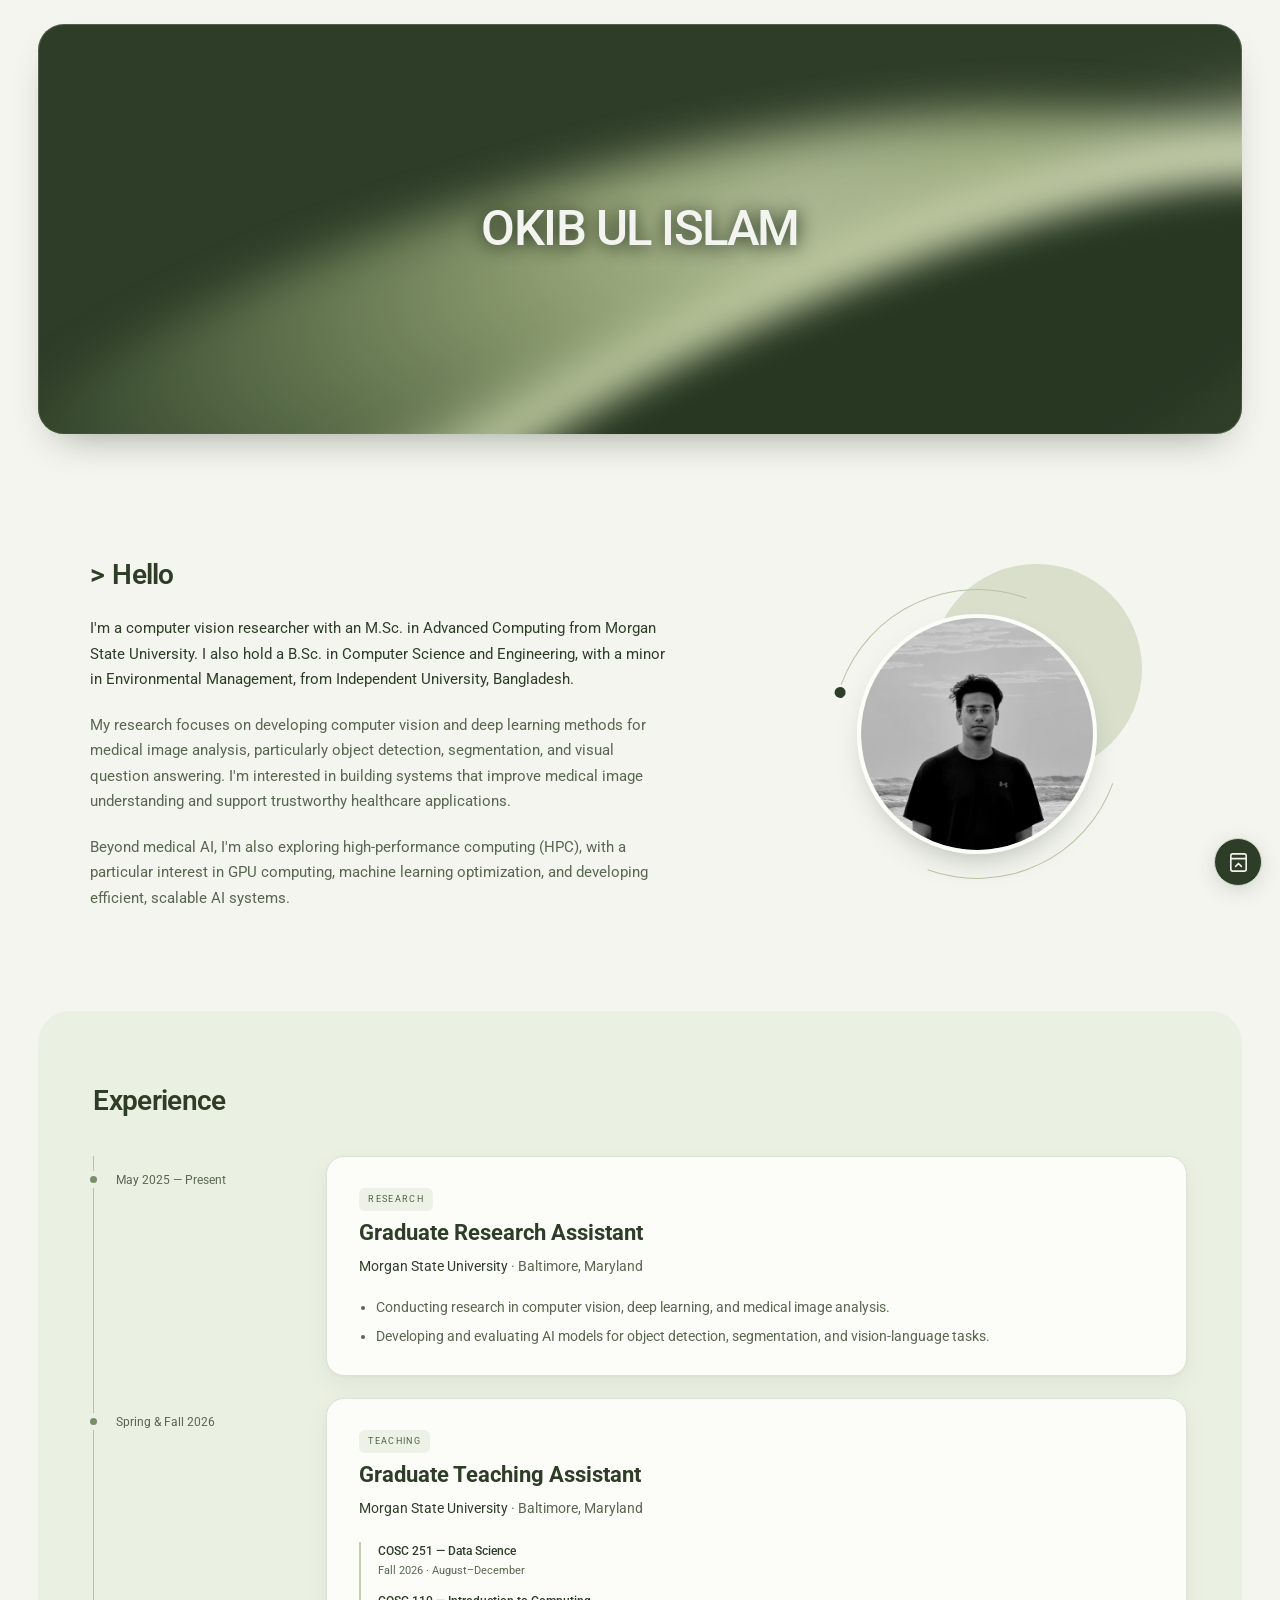
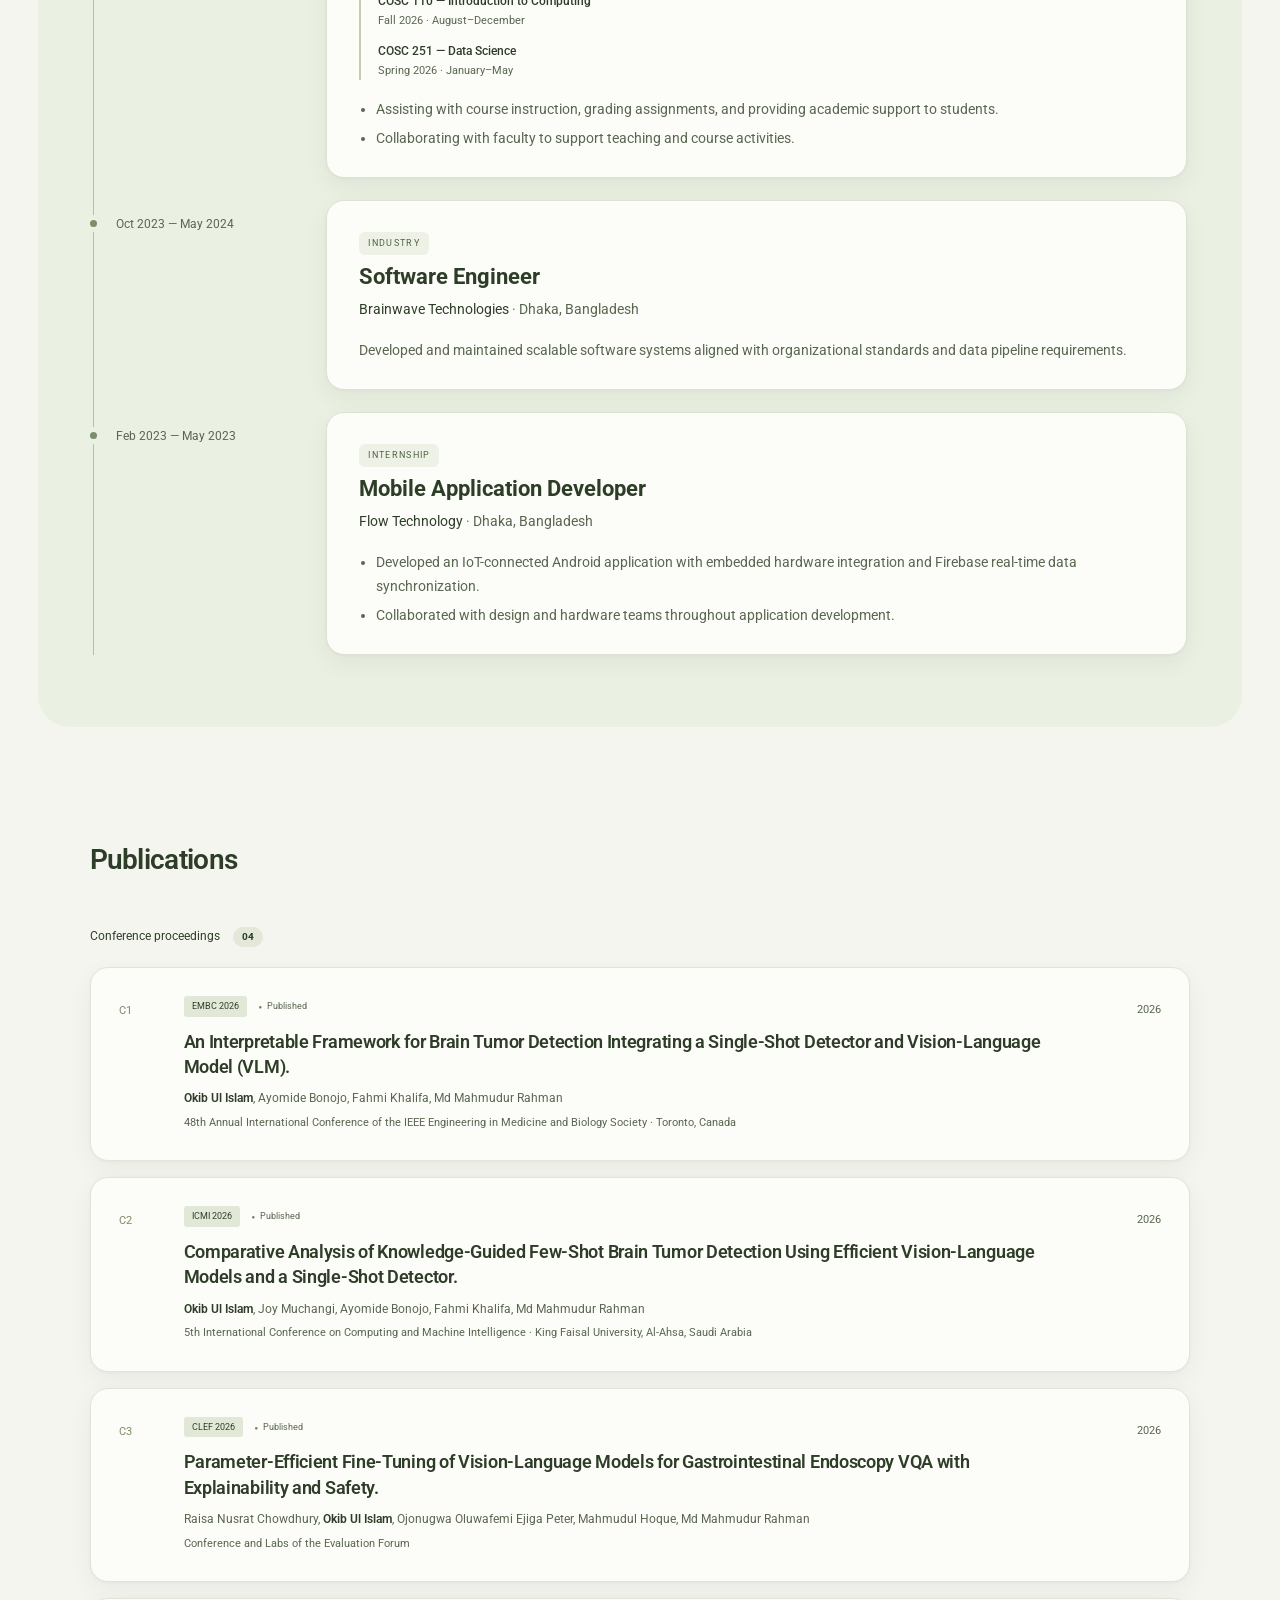
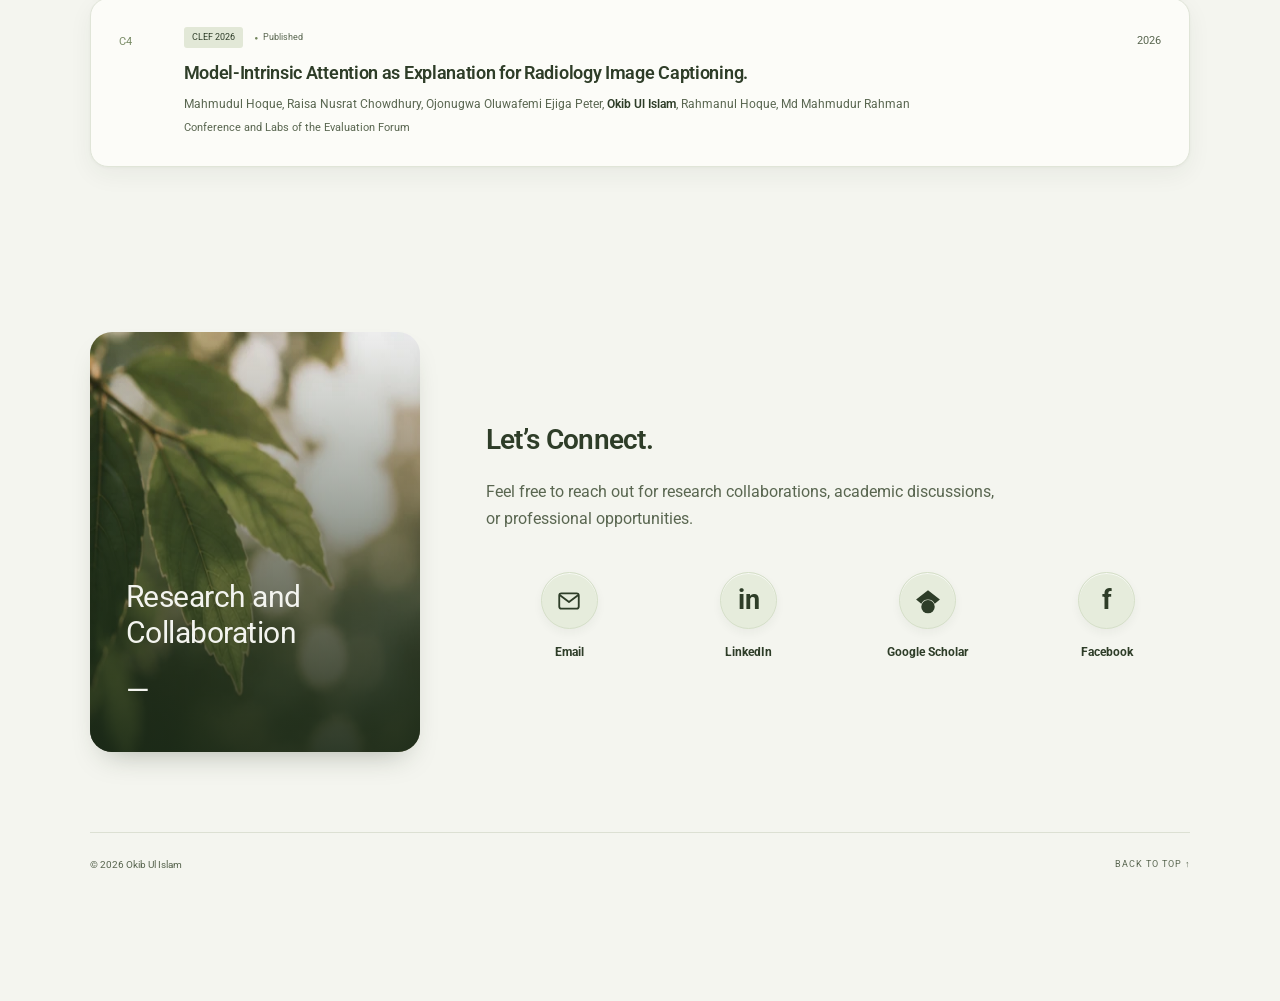
==== commit df877320: "v2" ====
--- a/index.html
+++ b/index.html
@@ -10,9 +10,9 @@
   <link rel="icon" href="/favicon-32.png?v=tree-2" type="image/png" sizes="32x32">
   <link rel="icon" href="/favicon.svg?v=tree-2" type="image/svg+xml">
   <link rel="apple-touch-icon" href="/apple-touch-icon.png?v=tree-2" sizes="180x180">
-  <link rel="preconnect" href="https://fonts.googleapis.com"><link rel="preconnect" href="https://fonts.gstatic.com" crossorigin><link href="https://fonts.googleapis.com/css2?family=Roboto:wght@400;500;600;700&amp;display=swap" rel="stylesheet"><link rel="stylesheet" href="styles.css?v=cleanup-1"><script src="site.js?v=cleanup-1" defer></script><script src="app.js?v=cleanup-1" defer></script>
+  <link rel="preconnect" href="https://fonts.googleapis.com"><link rel="preconnect" href="https://fonts.gstatic.com" crossorigin><link href="https://fonts.googleapis.com/css2?family=Roboto:wght@400;500;600;700&amp;display=swap" rel="stylesheet"><link rel="stylesheet" href="styles.css?v=v2"><script src="site.js?v=cleanup-1" defer></script><script src="app.js?v=cleanup-1" defer></script>
 </head>
-<body>
+<body class="depth-demo">
 <a class="skip" href="#biography">Skip to content</a>
 <main>
 <section id="digital-space" class="digital-space">
@@ -37,16 +37,16 @@
 <section id="publications" class="section publications">
 <div class="section-heading"><div><h2>Publications</h2></div></div><div class="publication-toolbar"><span>Conference proceedings <b>04</b></span></div><div id="publication-list">
 <article class="paper">
-<span class="paper-index">C1</span><div><div class="paper-meta"><span>EMBC 2026</span><span>Published</span></div><h3>An Interpretable Framework for Brain Tumor Detection Integrating a Single-Shot Detector and Vision-Language Model (VLM).</h3><p class="authors"><strong>Okib Ul Islam</strong> et al.</p><p class="venue">48th Annual International Conference of the IEEE Engineering in Medicine and Biology Society · Toronto, Canada</p></div><span class="paper-year">2026</span>
+<span class="paper-index">C1</span><div><div class="paper-meta"><span>EMBC 2026</span><span>Published</span></div><h3>An Interpretable Framework for Brain Tumor Detection Integrating a Single-Shot Detector and Vision-Language Model (VLM).</h3><p class="authors"><strong>Okib Ul Islam</strong>, Ayomide Bonojo, Fahmi Khalifa, Md Mahmudur Rahman</p><p class="venue">48th Annual International Conference of the IEEE Engineering in Medicine and Biology Society · Toronto, Canada</p></div><span class="paper-year">2026</span>
 </article>
 <article class="paper">
-<span class="paper-index">C2</span><div><div class="paper-meta"><span>ICMI 2026</span><span>Published</span></div><h3>Comparative Analysis of Knowledge-Guided Few-Shot Brain Tumor Detection Using Efficient Vision-Language Models and a Single-Shot Detector.</h3><p class="authors"><strong>Okib Ul Islam</strong> et al.</p><p class="venue">5th International Conference on Computing and Machine Intelligence · King Faisal University, Al-Ahsa, Saudi Arabia</p></div><span class="paper-year">2026</span>
+<span class="paper-index">C2</span><div><div class="paper-meta"><span>ICMI 2026</span><span>Published</span></div><h3>Comparative Analysis of Knowledge-Guided Few-Shot Brain Tumor Detection Using Efficient Vision-Language Models and a Single-Shot Detector.</h3><p class="authors"><strong>Okib Ul Islam</strong>, Joy Muchangi, Ayomide Bonojo, Fahmi Khalifa, Md Mahmudur Rahman</p><p class="venue">5th International Conference on Computing and Machine Intelligence · King Faisal University, Al-Ahsa, Saudi Arabia</p></div><span class="paper-year">2026</span>
 </article>
 <article class="paper">
-<span class="paper-index">C3</span><div><div class="paper-meta"><span>CLEF 2026</span><span>Published</span></div><h3>Model-Intrinsic Attention as Explanation for Radiology Image Captioning.</h3><p class="authors">Mahmudul Hoque, Raisa Nusrat Chowdhury, Ojonugwa Oluwafemi Ejiga Peter, <strong>Okib Ul Islam</strong>, Rahmanul Hoque, Mahmudur Rahman</p><p class="venue">Conference and Labs of the Evaluation Forum</p></div><span class="paper-year">2026</span>
+<span class="paper-index">C3</span><div><div class="paper-meta"><span>CLEF 2026</span><span>Published</span></div><h3>Parameter-Efficient Fine-Tuning of Vision-Language Models for Gastrointestinal Endoscopy VQA with Explainability and Safety.</h3><p class="authors">Raisa Nusrat Chowdhury, <strong>Okib Ul Islam</strong>, Ojonugwa Oluwafemi Ejiga Peter, Mahmudul Hoque, Md Mahmudur Rahman</p><p class="venue">Conference and Labs of the Evaluation Forum</p></div><span class="paper-year">2026</span>
 </article>
 <article class="paper">
-<span class="paper-index">C4</span><div><div class="paper-meta"><span>CLEF 2026</span><span>Published</span></div><h3>Parameter-Efficient Fine-Tuning of Vision-Language Models for Gastrointestinal Endoscopy VQA with Explainability and Safety.</h3><p class="authors">Raisa Nusrat Chowdhury, <strong>Okib Ul Islam</strong>, Ojonugwa Oluwafemi Ejiga Peter, Mahmudul Hoque, Mahmudur Rahman</p><p class="venue">Conference and Labs of the Evaluation Forum</p></div><span class="paper-year">2026</span>
+<span class="paper-index">C4</span><div><div class="paper-meta"><span>CLEF 2026</span><span>Published</span></div><h3>Model-Intrinsic Attention as Explanation for Radiology Image Captioning.</h3><p class="authors">Mahmudul Hoque, Raisa Nusrat Chowdhury, Ojonugwa Oluwafemi Ejiga Peter, <strong>Okib Ul Islam</strong>, Rahmanul Hoque, Md Mahmudur Rahman</p><p class="venue">Conference and Labs of the Evaluation Forum</p></div><span class="paper-year">2026</span>
 </article>
 </div>
 </section>
--- a/styles.css
+++ b/styles.css
@@ -1503,3 +1503,125 @@
   text-justify: inter-word;
   text-align-last: start;
 }
+
+/* Local-only depth study. Existing content, type sizes, and motion are retained. */
+.depth-demo {
+  --muted: #596650;
+  --surface: #fcfcf8;
+  --soft-shadow: 0 8px 24px rgba(39, 55, 34, .055), 0 1px 3px rgba(39, 55, 34, .035);
+  background: #f4f5ef;
+}
+.depth-demo .digital-space .hero {
+  box-shadow: 0 18px 40px -20px rgba(32, 48, 26, .48), inset 0 0 0 1px rgba(255,255,255,.18);
+}
+.depth-demo .digital-space .about {
+  padding-top: 88px;
+  padding-bottom: 100px;
+}
+.depth-demo .about-copy p {
+  color: var(--muted);
+}
+.depth-demo .portrait-wrap img {
+  box-shadow: 0 14px 32px -14px rgba(33, 49, 29, .35);
+  border: 4px solid var(--surface);
+}
+.depth-demo .experience {
+  background: #eaf0e2;
+  border-radius: 32px;
+  width: 94%;
+  padding: 72px 4.3%;
+  max-width: 1504px;
+}
+.depth-demo .timeline {
+  margin-top: 38px;
+}
+.depth-demo .timeline-item::before {
+  box-shadow: 0 0 0 5px #eaf0e2;
+}
+.depth-demo .experience-card {
+  background: var(--surface);
+  border-color: #dce3d4;
+  border-radius: 18px;
+  box-shadow: var(--soft-shadow);
+}
+.depth-demo .kind {
+  display: inline-block;
+  color: #526444;
+  background: #edf1e6;
+  padding: 4px 9px;
+  border-radius: 6px;
+  letter-spacing: 1.3px;
+}
+.depth-demo .publication-toolbar {
+  border-bottom: 0;
+}
+.depth-demo #publication-list {
+  display: grid;
+  gap: 16px;
+}
+.depth-demo .paper {
+  padding: 28px;
+  background: var(--surface);
+  border: 1px solid #e0e5d8;
+  border-radius: 18px;
+  box-shadow: var(--soft-shadow);
+}
+.depth-demo .paper-index {
+  color: #7b8d68;
+}
+.depth-demo .contact-image {
+  box-shadow: 0 15px 30px -15px rgba(33, 49, 29, .35);
+  border-radius: 22px;
+}
+.depth-demo .contact-copy > p {
+  margin-top: 22px;
+  max-width: 520px;
+  color: var(--muted);
+}
+.depth-demo .contact-icon {
+  background: #e6ecdc;
+  border: 1px solid #d5dfc8;
+  box-shadow: inset 0 1px 0 rgba(255,255,255,.7), 0 4px 10px rgba(39,55,34,.05);
+}
+@media (hover: hover) and (prefers-reduced-motion: no-preference) {
+  .depth-demo .experience-card,
+  .depth-demo .paper {
+    transition: transform .22s ease, box-shadow .22s ease;
+  }
+  .depth-demo .experience-card:hover,
+  .depth-demo .paper:hover {
+    transform: translateY(-3px);
+    box-shadow: 0 14px 30px rgba(39,55,34,.09);
+  }
+}
+@media (max-width: 760px) {
+  .depth-demo .digital-space .about {
+    padding-top: 48px;
+    padding-bottom: 64px;
+  }
+  .depth-demo .experience {
+    width: 92%;
+    border-radius: 24px;
+    padding: 40px 5%;
+  }
+  .depth-demo .experience-card {
+    padding: 22px 18px;
+    border-radius: 15px;
+  }
+  .depth-demo .paper {
+    padding: 22px 16px;
+    gap: 8px;
+    border-radius: 15px;
+  }
+  .depth-demo .section-heading {
+    margin-bottom: 26px;
+  }
+}
+
+/* Visible natural paper grain and fibers behind the writing. */
+.random-page {
+  background-color: #f3f4ef;
+  background-image: url('[data-uri]');
+  background-size: 320px 320px;
+}
+.random-page .writing p { color: #34412e; }
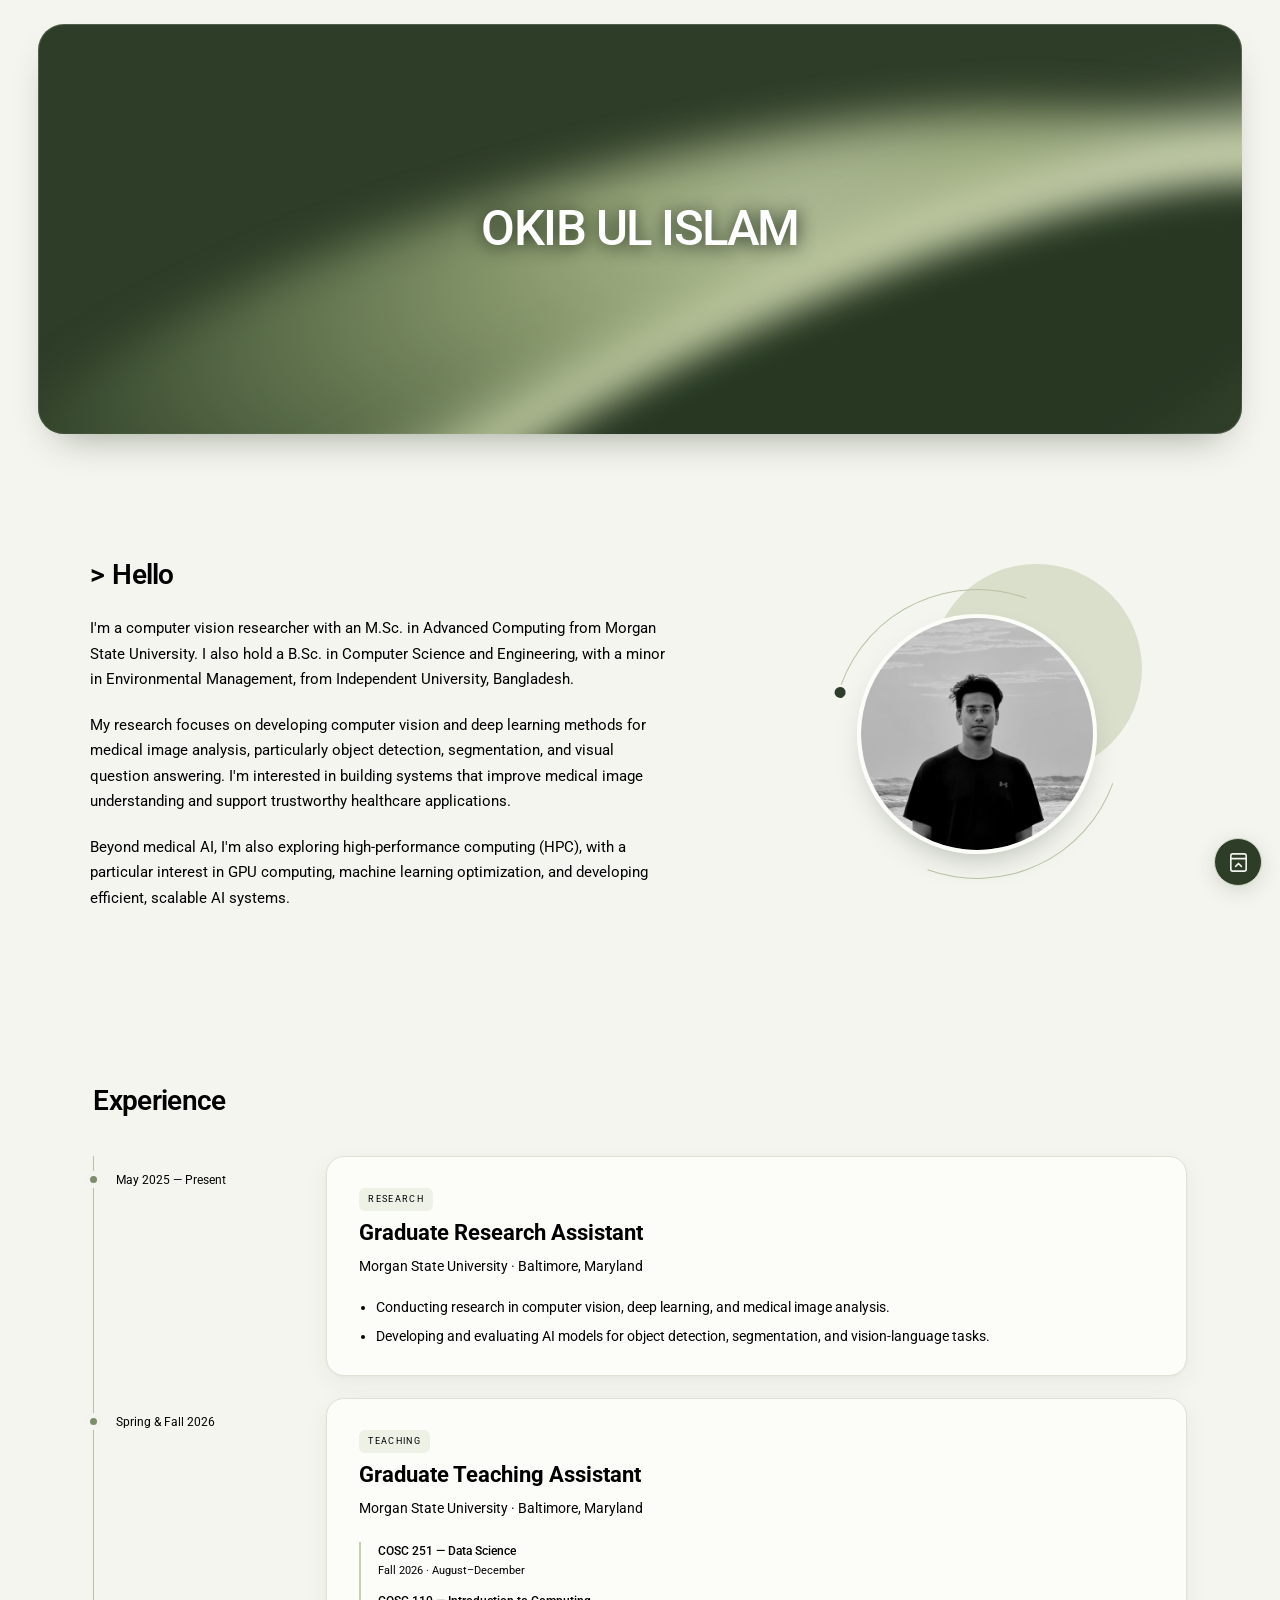
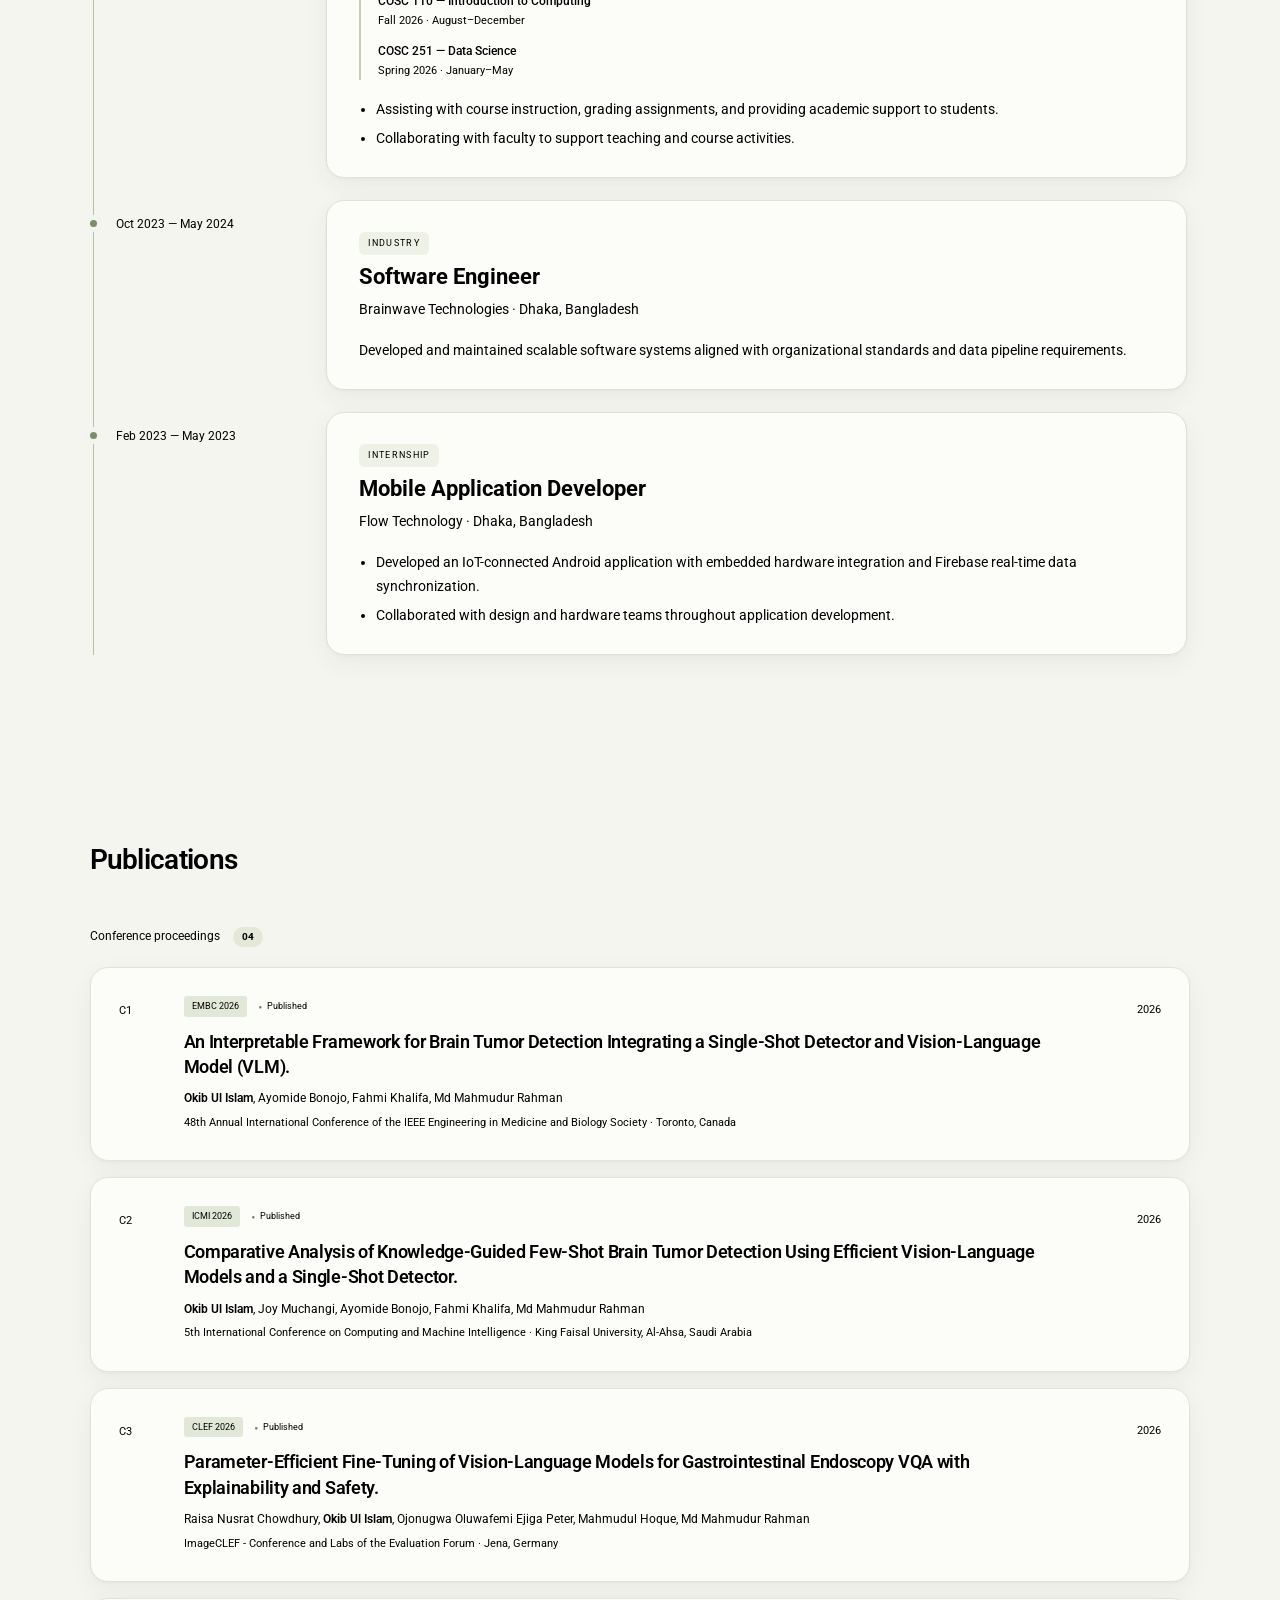
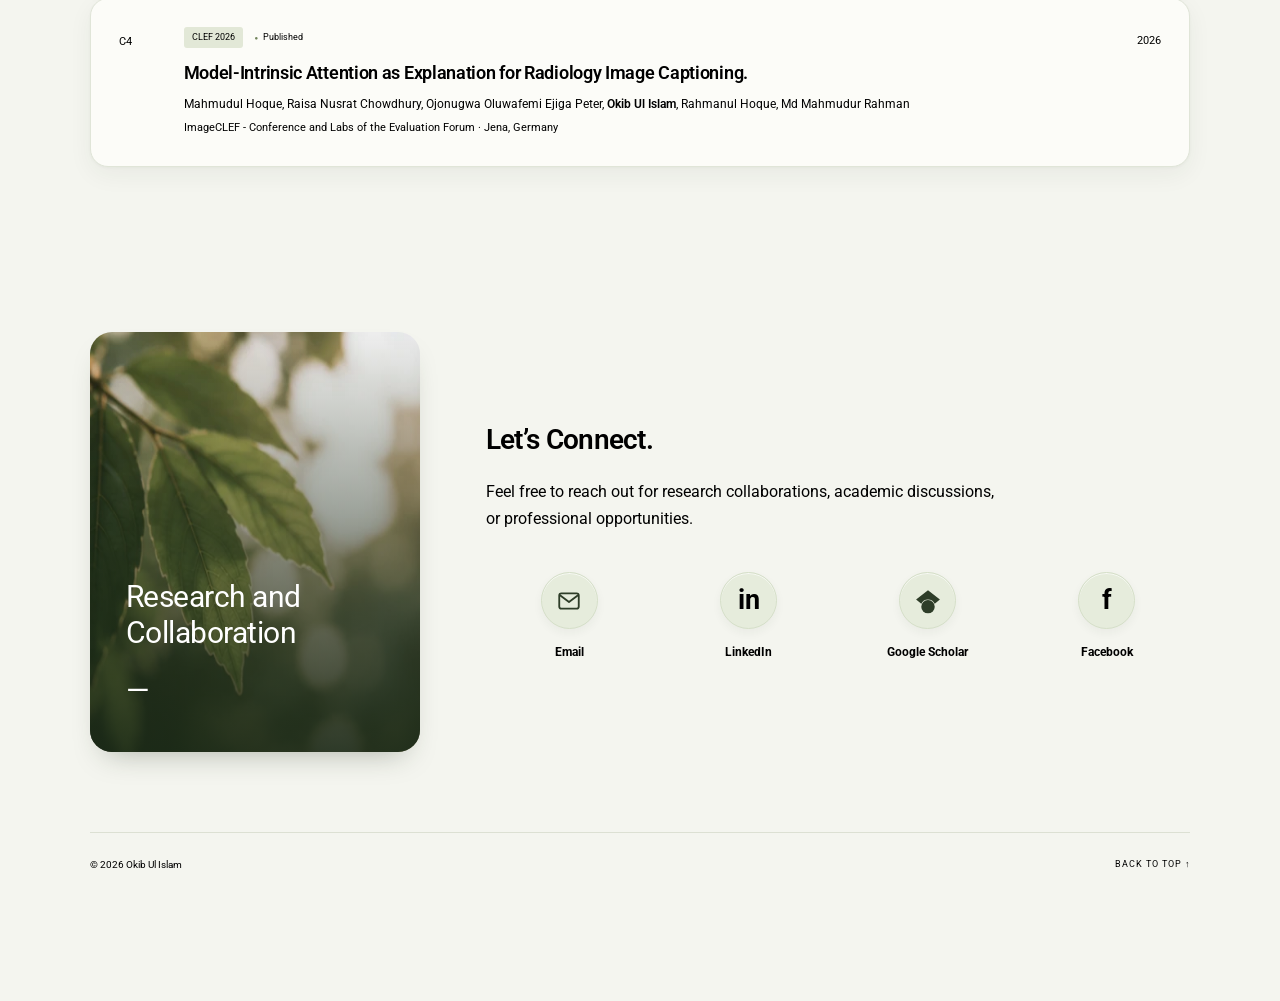
==== commit dd966d40: "v2.1" ====
--- a/index.html
+++ b/index.html
@@ -10,7 +10,7 @@
   <link rel="icon" href="/favicon-32.png?v=tree-2" type="image/png" sizes="32x32">
   <link rel="icon" href="/favicon.svg?v=tree-2" type="image/svg+xml">
   <link rel="apple-touch-icon" href="/apple-touch-icon.png?v=tree-2" sizes="180x180">
-  <link rel="preconnect" href="https://fonts.googleapis.com"><link rel="preconnect" href="https://fonts.gstatic.com" crossorigin><link href="https://fonts.googleapis.com/css2?family=Roboto:wght@400;500;600;700&amp;display=swap" rel="stylesheet"><link rel="stylesheet" href="styles.css?v=v2"><script src="site.js?v=cleanup-1" defer></script><script src="app.js?v=cleanup-1" defer></script>
+  <link rel="preconnect" href="https://fonts.googleapis.com"><link rel="preconnect" href="https://fonts.gstatic.com" crossorigin><link href="https://fonts.googleapis.com/css2?family=Roboto:wght@400;500;600;700&amp;display=swap" rel="stylesheet"><link rel="stylesheet" href="styles.css?v=v2.1"><script src="site.js?v=cleanup-1" defer></script><script src="app.js?v=cleanup-1" defer></script>
 </head>
 <body class="depth-demo">
 <a class="skip" href="#biography">Skip to content</a>
@@ -43,10 +43,10 @@
 <span class="paper-index">C2</span><div><div class="paper-meta"><span>ICMI 2026</span><span>Published</span></div><h3>Comparative Analysis of Knowledge-Guided Few-Shot Brain Tumor Detection Using Efficient Vision-Language Models and a Single-Shot Detector.</h3><p class="authors"><strong>Okib Ul Islam</strong>, Joy Muchangi, Ayomide Bonojo, Fahmi Khalifa, Md Mahmudur Rahman</p><p class="venue">5th International Conference on Computing and Machine Intelligence · King Faisal University, Al-Ahsa, Saudi Arabia</p></div><span class="paper-year">2026</span>
 </article>
 <article class="paper">
-<span class="paper-index">C3</span><div><div class="paper-meta"><span>CLEF 2026</span><span>Published</span></div><h3>Parameter-Efficient Fine-Tuning of Vision-Language Models for Gastrointestinal Endoscopy VQA with Explainability and Safety.</h3><p class="authors">Raisa Nusrat Chowdhury, <strong>Okib Ul Islam</strong>, Ojonugwa Oluwafemi Ejiga Peter, Mahmudul Hoque, Md Mahmudur Rahman</p><p class="venue">Conference and Labs of the Evaluation Forum</p></div><span class="paper-year">2026</span>
+<span class="paper-index">C3</span><div><div class="paper-meta"><span>CLEF 2026</span><span>Published</span></div><h3>Parameter-Efficient Fine-Tuning of Vision-Language Models for Gastrointestinal Endoscopy VQA with Explainability and Safety.</h3><p class="authors">Raisa Nusrat Chowdhury, <strong>Okib Ul Islam</strong>, Ojonugwa Oluwafemi Ejiga Peter, Mahmudul Hoque, Md Mahmudur Rahman</p><p class="venue">ImageCLEF - Conference and Labs of the Evaluation Forum · Jena, Germany</p></div><span class="paper-year">2026</span>
 </article>
 <article class="paper">
-<span class="paper-index">C4</span><div><div class="paper-meta"><span>CLEF 2026</span><span>Published</span></div><h3>Model-Intrinsic Attention as Explanation for Radiology Image Captioning.</h3><p class="authors">Mahmudul Hoque, Raisa Nusrat Chowdhury, Ojonugwa Oluwafemi Ejiga Peter, <strong>Okib Ul Islam</strong>, Rahmanul Hoque, Md Mahmudur Rahman</p><p class="venue">Conference and Labs of the Evaluation Forum</p></div><span class="paper-year">2026</span>
+<span class="paper-index">C4</span><div><div class="paper-meta"><span>CLEF 2026</span><span>Published</span></div><h3>Model-Intrinsic Attention as Explanation for Radiology Image Captioning.</h3><p class="authors">Mahmudul Hoque, Raisa Nusrat Chowdhury, Ojonugwa Oluwafemi Ejiga Peter, <strong>Okib Ul Islam</strong>, Rahmanul Hoque, Md Mahmudur Rahman</p><p class="venue">ImageCLEF - Conference and Labs of the Evaluation Forum · Jena, Germany</p></div><span class="paper-year">2026</span>
 </article>
 </div>
 </section>
--- a/styles.css
+++ b/styles.css
@@ -1625,3 +1625,26 @@
   background-size: 320px 320px;
 }
 .random-page .writing p { color: #34412e; }
+
+/* Typography only: preserve the original palette, surfaces, icons, and effects. */
+body { color:#000000; }
+body h1,body h2,body h3,body p,body li,
+body .digital-space .about .about-copy p,
+body .digital-space .about .about-copy p.lead,
+body .date,body .kind,body .paper-index,body .paper-meta,
+body .paper-meta span,body .paper-year,body .organization span,
+body .courses span,body .authors strong,body .publication-toolbar,
+body .publication-toolbar b,body footer,body footer a,
+body .bottom-dock a,body .bottom-dock a.active,
+body.random-page .writing p { color:#000000!important; }
+body .digital-space .hero h1,
+body .contact-image p,
+body .contact-image > span { color:#ffffff!important; }
+
+/* Remove the Experience section's outer background box. */
+.depth-demo .experience { background:transparent; border:0; border-radius:0; }
+.depth-demo .timeline-item::before { box-shadow:0 0 0 5px #f3f4ef; }
+
+/* Random lines typography. */
+.random-page .writing h2,
+.random-page .writing p { font-size:13px; }
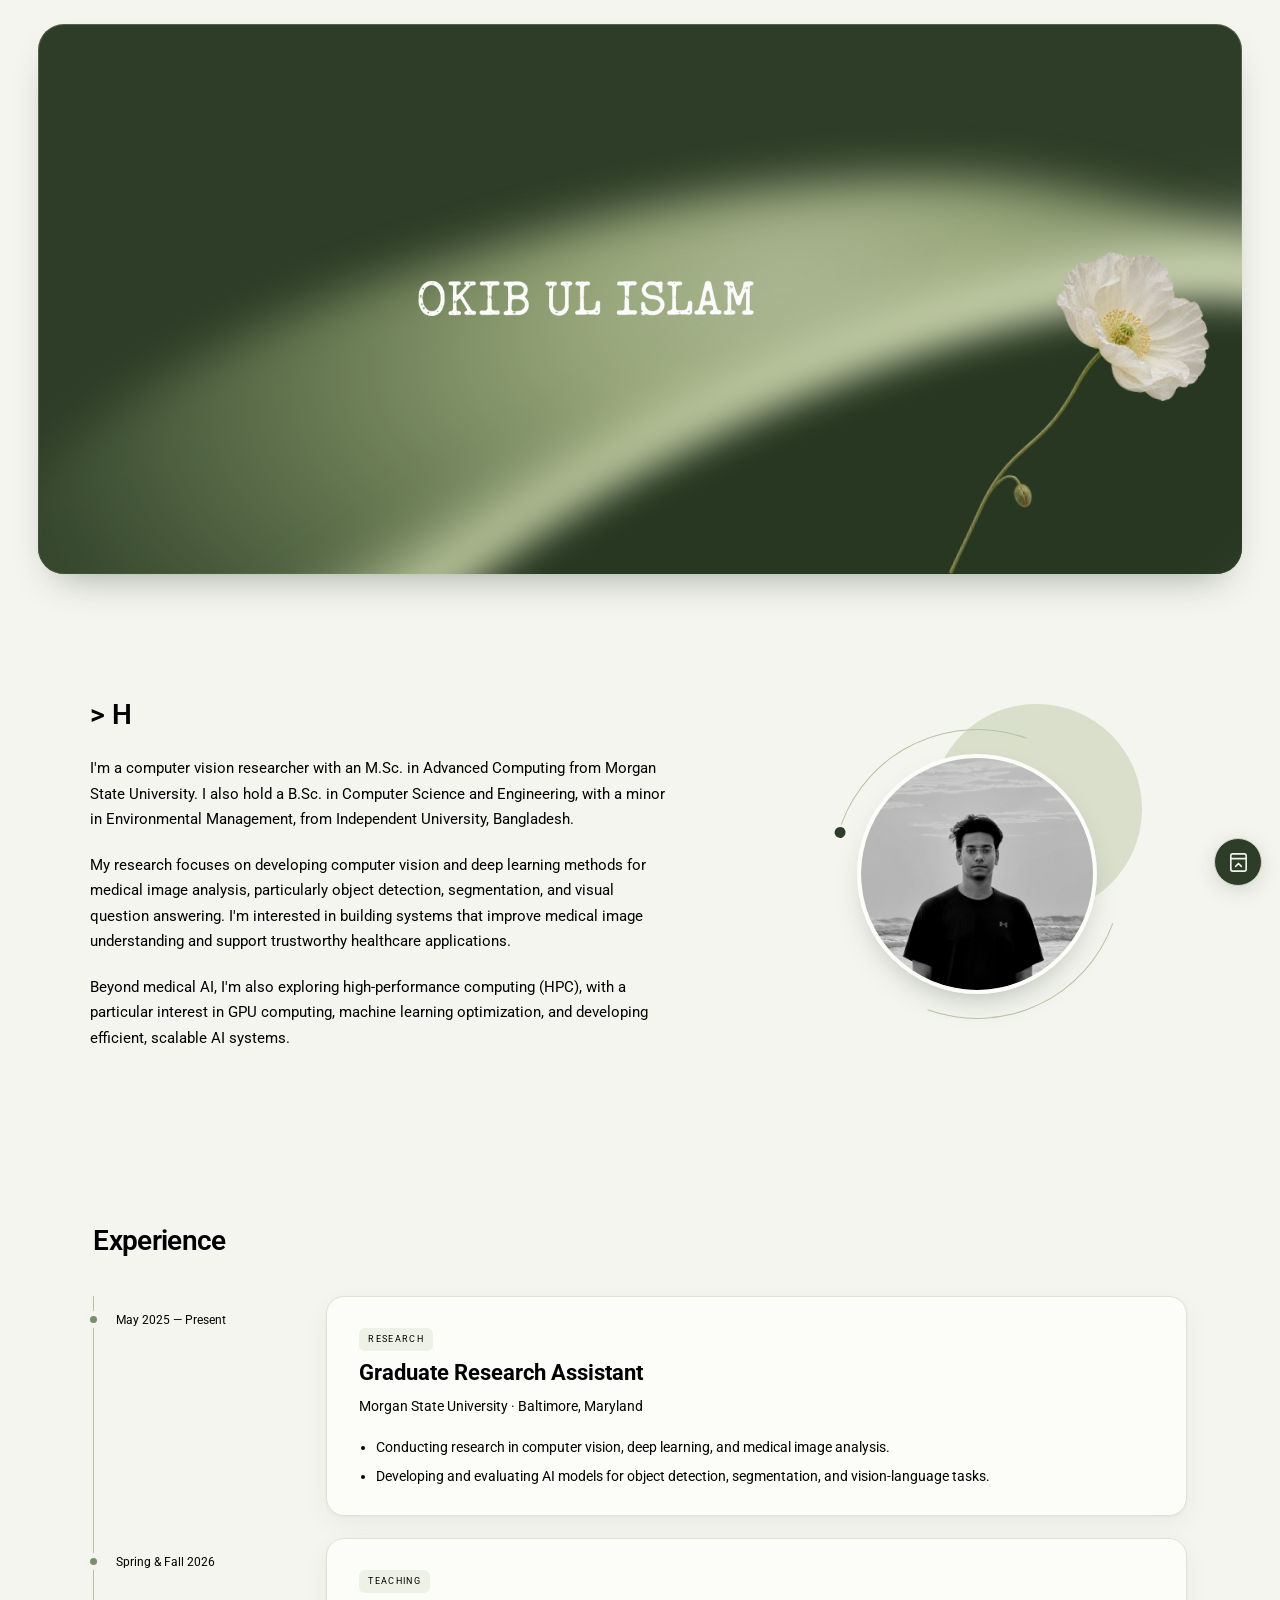
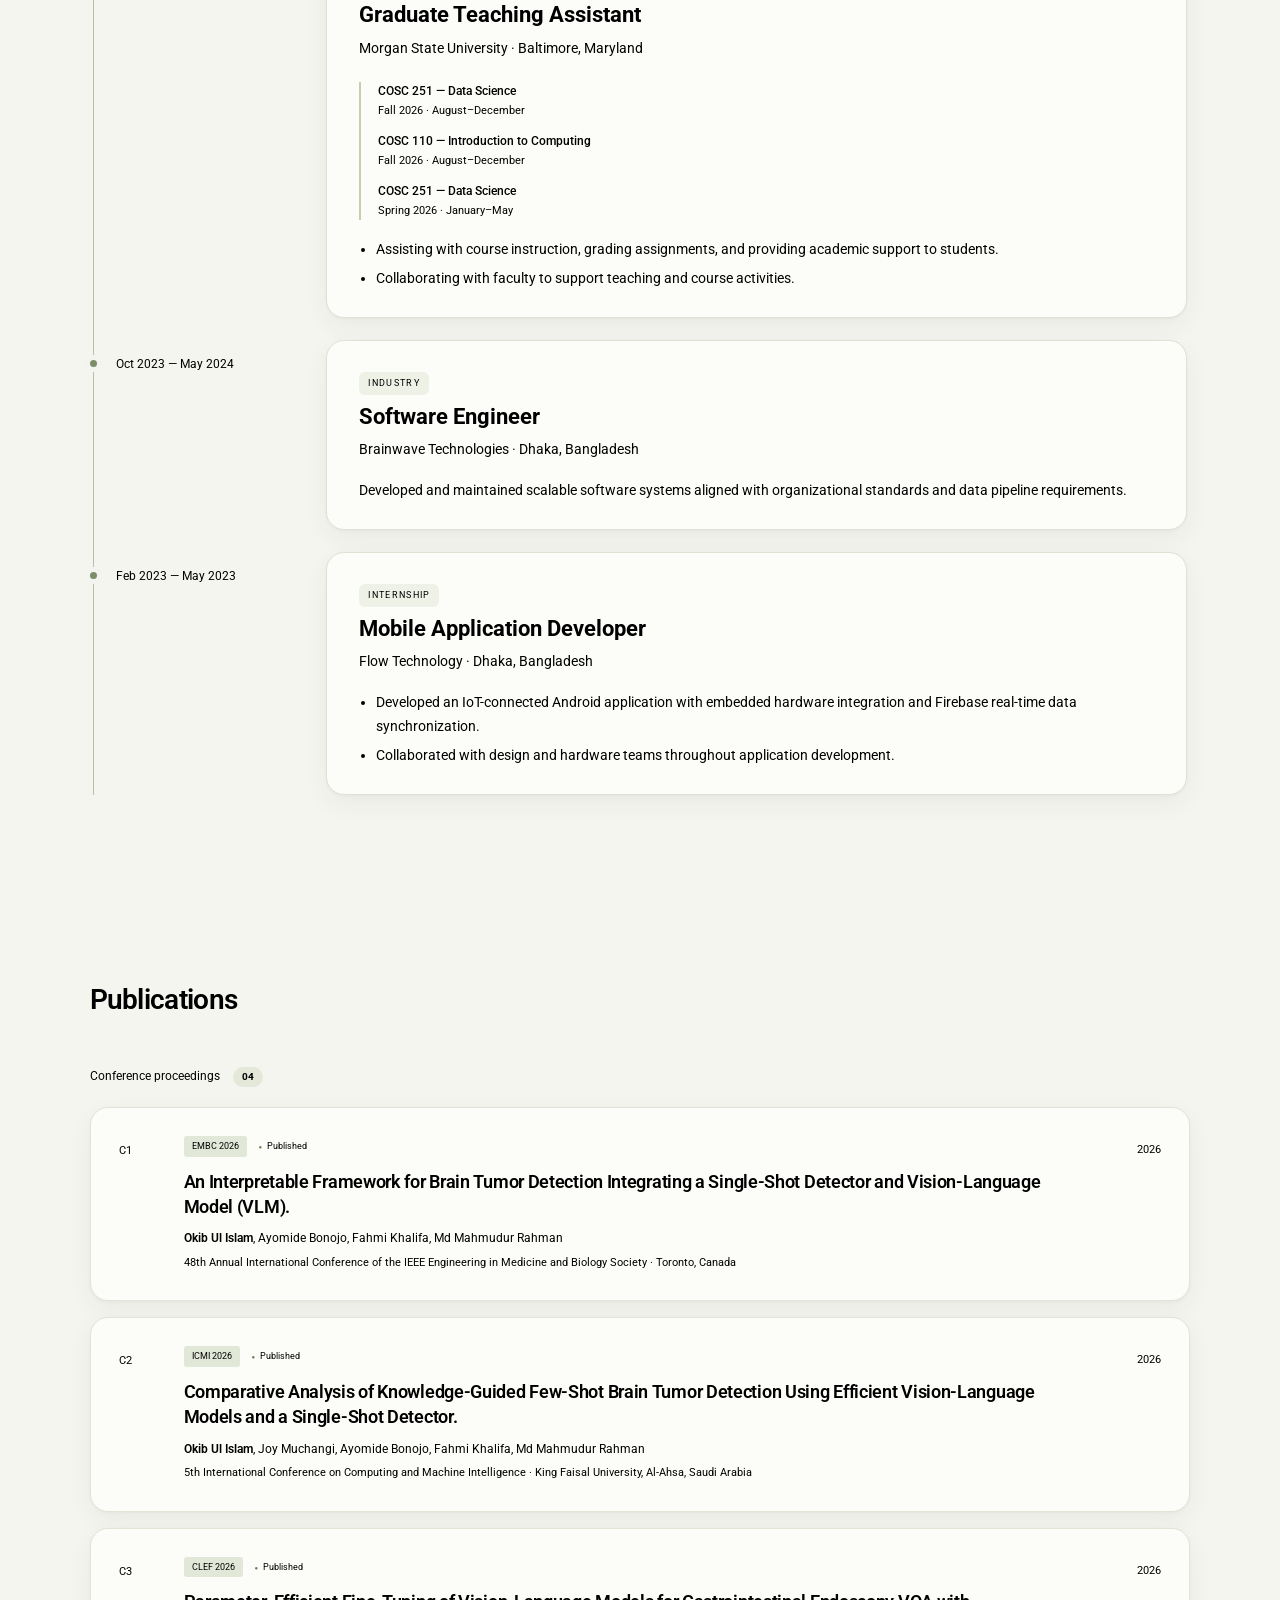
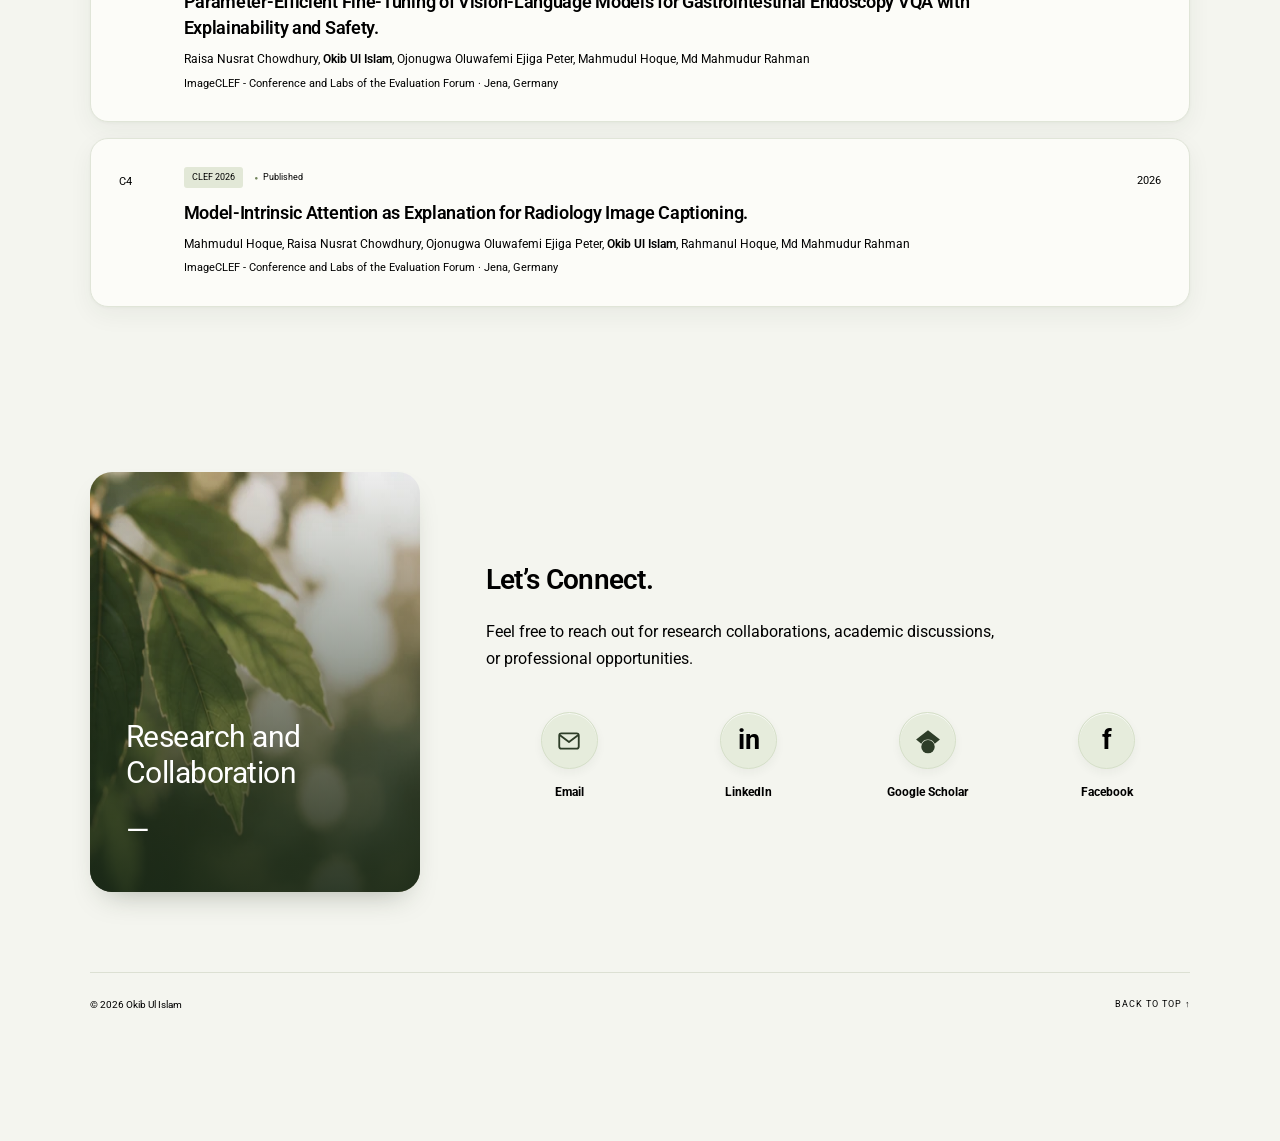
==== commit 10306965: "v3" ====
--- a/index.html
+++ b/index.html
@@ -10,13 +10,13 @@
   <link rel="icon" href="/favicon-32.png?v=tree-2" type="image/png" sizes="32x32">
   <link rel="icon" href="/favicon.svg?v=tree-2" type="image/svg+xml">
   <link rel="apple-touch-icon" href="/apple-touch-icon.png?v=tree-2" sizes="180x180">
-  <link rel="preconnect" href="https://fonts.googleapis.com"><link rel="preconnect" href="https://fonts.gstatic.com" crossorigin><link href="https://fonts.googleapis.com/css2?family=Roboto:wght@400;500;600;700&amp;display=swap" rel="stylesheet"><link rel="stylesheet" href="styles.css?v=v2.1"><script src="site.js?v=cleanup-1" defer></script><script src="app.js?v=cleanup-1" defer></script>
+  <link rel="preconnect" href="https://fonts.googleapis.com"><link rel="preconnect" href="https://fonts.gstatic.com" crossorigin><link href="https://fonts.googleapis.com/css2?family=Roboto:wght@400;500;600;700&amp;display=swap" rel="stylesheet"><link rel="stylesheet" href="styles.css?v=v3"><script src="site.js?v=cleanup-1" defer></script><script src="app.js?v=cleanup-1" defer></script>
 </head>
 <body class="depth-demo">
 <a class="skip" href="#biography">Skip to content</a>
 <main>
 <section id="digital-space" class="digital-space">
-<div class="hero"><div class="hero-content"><h1>OKIB UL ISLAM</h1></div></div><div id="biography" class="section about"><div class="about-copy"><h2 class="hello-heading" aria-label="Hello"><span aria-hidden="true">&gt;</span><span id="hello-typed" aria-hidden="true">Hello</span></h2><p class="lead">I'm a computer vision researcher with an M.Sc. in Advanced Computing from Morgan State University. I also hold a B.Sc. in Computer Science and Engineering, with a minor in Environmental Management, from Independent University, Bangladesh.</p><p>My research focuses on developing computer vision and deep learning methods for medical image analysis, particularly object detection, segmentation, and visual question answering. I'm interested in building systems that improve medical image understanding and support trustworthy healthcare applications.</p><p>Beyond medical AI, I'm also exploring high-performance computing (HPC), with a particular interest in GPU computing, machine learning optimization, and developing efficient, scalable AI systems.</p></div><div class="portrait-wrap"><div class="portrait-orbit"></div><img src="portrait.png" alt="Portrait of Okib Ul Islam" width="2226" height="2226"></div></div>
+<div class="hero"><div class="hero-content"><h1 class="name-png"><img src="name-typewriter.png" alt="OKIB UL ISLAM" width="2160" height="720"></h1></div><img class="banner-flower" src="banner-white-poppy.png" alt="" aria-hidden="true" width="1024" height="1536"></div><div id="biography" class="section about"><div class="about-copy"><h2 class="hello-heading" aria-label="Hello"><span aria-hidden="true">&gt;</span><span id="hello-typed" aria-hidden="true">Hello</span></h2><p class="lead">I'm a computer vision researcher with an M.Sc. in Advanced Computing from Morgan State University. I also hold a B.Sc. in Computer Science and Engineering, with a minor in Environmental Management, from Independent University, Bangladesh.</p><p>My research focuses on developing computer vision and deep learning methods for medical image analysis, particularly object detection, segmentation, and visual question answering. I'm interested in building systems that improve medical image understanding and support trustworthy healthcare applications.</p><p>Beyond medical AI, I'm also exploring high-performance computing (HPC), with a particular interest in GPU computing, machine learning optimization, and developing efficient, scalable AI systems.</p></div><div class="portrait-wrap"><div class="portrait-orbit"></div><img src="portrait.png" alt="Portrait of Okib Ul Islam" width="2226" height="2226"></div></div>
 </section>
 <section id="experience" class="section experience">
 <h2>Experience</h2><div class="timeline">
--- a/styles.css
+++ b/styles.css
@@ -1648,3 +1648,20 @@
 /* Random lines typography. */
 .random-page .writing h2,
 .random-page .writing p { font-size:13px; }
+
+/* v3 banner: single-line typewriter artwork with a decorative white poppy. */
+.depth-demo .digital-space .hero { height:550px; padding:35px 5%; }
+body .digital-space .hero h1.name-png {
+ transform:none; width:min(360px,44%); margin:auto; line-height:1;
+ position:relative; left:-5%; max-width:none;
+}
+.name-png img { width:100%; height:auto; }
+.digital-space .hero .banner-flower {
+ position:absolute; z-index:2; width:240px; height:360px; object-fit:contain;
+ right:3%; bottom:-25px; pointer-events:none; transform:rotate(9deg);
+}
+@media(max-width:760px) {
+ .depth-demo .digital-space .hero { height:auto; aspect-ratio:1.305; min-height:0; padding:30px 0; }
+ body .digital-space .hero h1.name-png { width:54%; left:-4%; transform:none; }
+ .digital-space .hero .banner-flower { width:115px; height:173px; right:-20px; bottom:-15px; transform:rotate(5deg); }
+}
